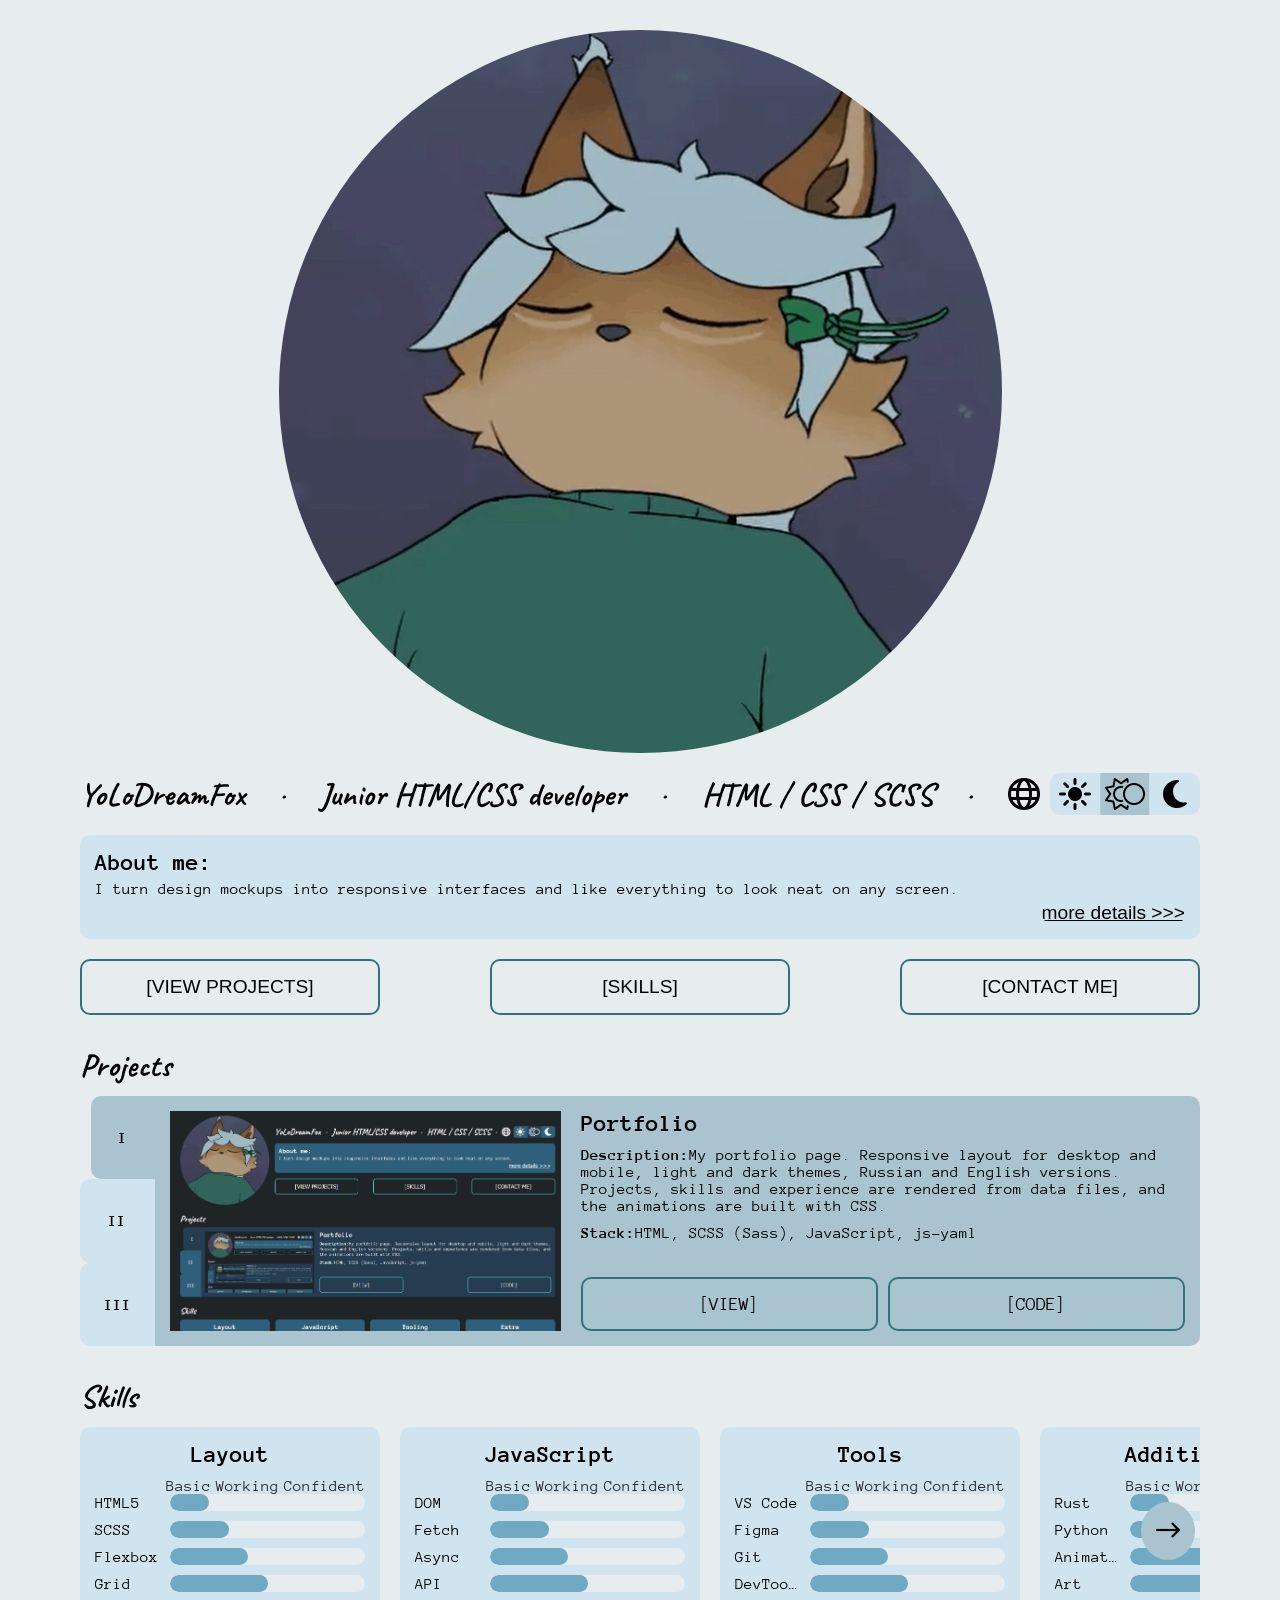
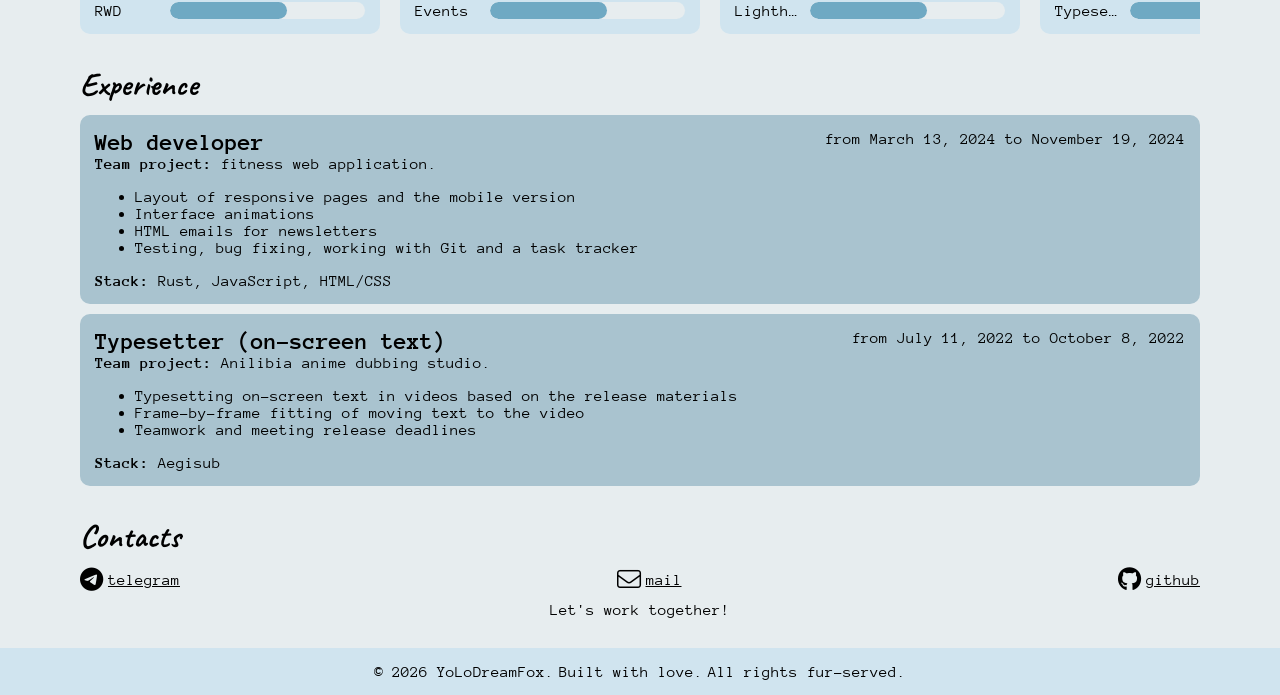
==== index.html @ 402dc1a7 "optimization 1" ====
<!DOCTYPE html>
<html lang="en">
<head>
    <meta charset="UTF-8">
    <meta name="viewport" content="width=device-width, initial-scale=1.0">
    <meta property="og:type" content="website" />
    <meta property="og:title" content="YoLoDreamFox">
    <meta property="og:description" content="I turn design mockups into responsive interfaces and like everything to look neat on any screen.">
    <meta property="og:image" content="https://example.com">
    <meta property="og:url" content="https://yolodreamfox.github.io/portfolio/">
    <link rel="stylesheet" href="./libs/Awesome-font/css/all.min.css">
    <link rel="icon" href="./favicon.ico">
    <script>
        try {
            if (localStorage.getItem('theme') !== null) {
                document.documentElement.setAttribute('data-theme', localStorage.getItem('theme'));
            }
        } catch {};
    </script>
    <link rel="stylesheet" href="css/main.css">
    <script type="module" src="js/main.js"></script>
    <title data-i18n="portfolio">Potfolio</title>
</head>
<div class="all_content">
    <header>
        <div class="avatar">
            <img src="data/picture/avatar.webp" fetchpriority="high" data-i18n="header_alt_avatar" alt="___"></img>
        </div>
        <div>
            <div class="main">
                <div class="nickname">
                    <h1 data-i18n="portfolio_nickname">nickname</h1>
                </div>
                <div class="title">
                    <h1 data-i18n="portfolio_title">title</h1>
                </div>
                <div class="tags">
                    <h1 data-i18n="portfolio_tags">tags</h1>
                </div>
                <div class="function_buttons">
                    <div>
                        <button class="language" id="language_button">
                            <i class="fa-regular fa-globe"></i>
                        </button>
                        <ul class="dropdown_menu invisible">
                            <li>
                                <button id="switch-ru">
                                    <span>&#x1F1F7;&#x1F1FA;</span>
                                    <span>russian</span>
                                </button>
                            </li>
                            <li>
                                <button id="switch-en">
                                    <span>&#x1F1EC;&#x1F1E7;</span>
                                    <span>english</span>
                                </button>
                            </li>
                        </ul>
                    </div>
                    <div class="theme">
                        <button class="light">
                            <i class="fa-solid fa-sun-bright"></i>
                        </button>
                        <button class="auto">
                            <i class="fal fa-eclipse"></i>
                        </button>
                        <button class="dark">
                            <i class="fad fa-moon"></i>
                        </button>
                        <span class="target_theme"></span>
                    </div>
                </div>
            </div>
            <div class="about_me">
                <h2 data-i18n="header_aboutme">About me</h2>
                <p data-i18n="header_aboutme_text">text</p>
                <button id="button_more_info">
                    <p data-i18n="header_aboutme_button">link</p>
                </button>
            </div>
            <div class="forward">
                <button class="watch original" data-target="#project">
                    <p data-i18n="header_project_button">watch</p>
                    <span></span>
                </button>
                <button class="skills original" data-target="#skills">
                    <p data-i18n="header_skill_button">skills</p>
                    <span></span>
                </button>
                <button class="contacts original" data-target="#contacts">
                    <p data-i18n="header_contact_button">contacts</p>
                    <span></span>
                </button>
            </div>
        </div>
    </header>
        <div class="projects" id="project">
            <h1 data-i18n="h1_project">project</h1>
            <div>
                <div class="selector" id="select_projects">
                    <label class="project_radio_label">
                        <input type="radio" name="project" value="project_1" checked>
                        <span class="custom_radio">I</span>
                    </label>
                    <label class="project_radio_label">
                        <input type="radio" name="project" value="project_2">
                        <span class="custom_radio">II</span>
                    </label>
                    <label class="project_radio_label">
                        <input type="radio" name="project" value="project_3">
                        <span class="custom_radio">III</span>
                    </label>
                </div>
                <div class="main" id="main_projects">
                </div>
            </div>
        </div>
        <div class="skills" id="skills">
            <h1 data-i18n="h1_skill">skill</h1>
            <div>
                <div class="main" id="main_skills">
                </div>
                <div>
                    <button class="control_button right">
                        <i class="far fa-long-arrow-right"></i>
                    </button>
                    <button class="control_button left">
                        <i class="far fa-long-arrow-left"></i>
                    </button>
                </div>
            </div>
        </div>
        <div class="experience">
            <h1 data-i18n="h1_experience">Exp</h1>
            <div class="all_exp" id="main_exp">
            </div>
        </div>
        <div class="contacts" id="contacts">
            <h1 data-i18n="h1_contact">contacts</h1>
            <div class="main" id="main_contacts">
            </div>
            <div>
                <p data-i18n="the_end_contact">lets</p>
            </div>
        </div>
    <dialog id="more_info">
        <div>
            <form method="dialog">
                <button class="cross">
                    <i class="fas fa-times"></i>
                </button>
            </form>
            <p data-i18n="header_aboutme_full_text_1"></p>
            <p data-i18n="header_aboutme_full_text_2"></p>
            <p data-i18n="header_aboutme_full_text_3"></p>
        </div>
    </dialog>
</div>
<footer>
    <p><span>&copy;</span><span data-i18n="footer_copyright">name</span></p>
    <p data-i18n="footer_info">info</p>
    <p data-i18n="footer_right">rights</p>
</footer>
</html>
---- css/main.css ----
body, html {
  --bg-color: rgb(231, 237, 239);
  --text-color: rgb(0, 0, 0);
  --block-one-color: rgb(208, 228, 239);
  --block-two-color: rgb(169, 195, 207);
  --button-color: rgb(52, 114, 123);
  --button-text-color: rgb(255, 255, 255);
  --progress-bar-color: rgb(111, 169, 195);
  --progress-bar-level: 0%;
  --sparkle-x: 0%;
  --sparkle-y: 0%;
  --sparkle-delay: 000ms;
  --sparkle-duration: 000ms;
  --glow-delay: 000ms;
  color-scheme: light dark;
  font-family: "Anonymous Pro", monospace;
  background: var(--bg-color);
  color: var(--text-color);
  font-size: 1em;
  padding: 0;
  margin: 0;
}

* {
  -webkit-box-sizing: border-box;
          box-sizing: border-box;
}

body {
  height: 100%;
  display: grid;
  grid-template-rows: 1fr auto;
  min-height: 100vh;
}
body > div.all_content {
  min-width: 0;
  min-height: 0;
  padding: 0 6.25%;
  margin-top: 30px;
  display: -webkit-box;
  display: -ms-flexbox;
  display: flex;
  -webkit-box-orient: vertical;
  -webkit-box-direction: normal;
      -ms-flex-direction: column;
          flex-direction: column;
  gap: 30px;
}

@media (prefers-color-scheme: dark) {
  body, html {
    --bg-color: rgb(31, 36, 38);
    --text-color: rgb(255, 255, 255);
    --block-one-color: rgb(47, 96, 123);
    --block-two-color: rgb(38, 61, 81);
    --button-color: rgb(92, 211, 228);
    --button-text-color: rgb(0, 0, 0);
    --progress-bar-color: rgb(111, 169, 195);
  }
}
html[data-theme=light], html[data-theme=light] body {
  --bg-color: rgb(231, 237, 239);
  --text-color: rgb(0, 0, 0);
  --block-one-color: rgb(208, 228, 239);
  --block-two-color: rgb(169, 195, 207);
  --button-color: rgb(52, 114, 123);
  --button-text-color: rgb(255, 255, 255);
  --progress-bar-color: rgb(111, 169, 195);
}
html[data-theme=light] span.target_theme {
  left: 0% !important;
  -webkit-transform: translateX(0%) !important;
          transform: translateX(0%) !important;
}

html[data-theme=dark], html[data-theme=dark] body {
  --bg-color: rgb(31, 36, 38);
  --text-color: rgb(255, 255, 255);
  --block-one-color: rgb(47, 96, 123);
  --block-two-color: rgb(38, 61, 81);
  --button-color: rgb(92, 211, 228);
  --button-text-color: rgb(0, 0, 0);
  --progress-bar-color: rgb(111, 169, 195);
}
html[data-theme=dark] span.target_theme {
  left: 100% !important;
  -webkit-transform: translateX(-100%) !important;
          transform: translateX(-100%) !important;
}

.invisible {
  display: none !important;
}

@font-face {
  font-family: "Caveat";
  src: url("../libs/font/Caveat/Caveat-Regular.ttf") format("truetype");
  font-weight: 400;
  font-style: normal;
  font-display: swap;
}
@font-face {
  font-family: "Caveat";
  src: url("../libs/font/Caveat/Caveat-Medium.ttf") format("truetype");
  font-weight: 500;
  font-style: normal;
  font-display: swap;
}
@font-face {
  font-family: "Caveat";
  src: url("../libs/font/Caveat/Caveat-SemiBold.ttf") format("truetype");
  font-weight: 600;
  font-style: normal;
  font-display: swap;
}
@font-face {
  font-family: "Caveat";
  src: url("../libs/font/Caveat/Caveat-Bold.ttf") format("truetype");
  font-weight: 700;
  font-style: normal;
  font-display: swap;
}
@font-face {
  font-family: "Anonymous Pro";
  src: url("../libs/font/Anonymous Pro/AnonymousPro-Regular.ttf") format("truetype");
  font-weight: 400;
  font-style: normal;
  font-display: swap;
}
@font-face {
  font-family: "Anonymous Pro";
  src: url("../libs/font/Anonymous Pro/AnonymousPro-Italic.ttf") format("truetype");
  font-weight: 400;
  font-style: italic;
  font-display: swap;
}
@font-face {
  font-family: "Anonymous Pro";
  src: url("../libs/font/Anonymous Pro/AnonymousPro-Bold.ttf") format("truetype");
  font-weight: 700;
  font-style: normal;
  font-display: swap;
}
@font-face {
  font-family: "Anonymous Pro";
  src: url("../libs/font/Anonymous Pro/AnonymousPro-BoldItalic.ttf") format("truetype");
  font-weight: 700;
  font-style: italic;
  font-display: swap;
}
@-webkit-keyframes glow {
  0% {
    left: -100%;
  }
  100% {
    left: 100%;
  }
}
@keyframes glow {
  0% {
    left: -100%;
  }
  100% {
    left: 100%;
  }
}
@-webkit-keyframes sparkleOpacity {
  0%, 20%, 40%, 60%, 80%, 100% {
    opacity: 0;
  }
  10%, 30%, 50%, 70%, 90% {
    opacity: 1;
  }
}
@keyframes sparkleOpacity {
  0%, 20%, 40%, 60%, 80%, 100% {
    opacity: 0;
  }
  10%, 30%, 50%, 70%, 90% {
    opacity: 1;
  }
}
@-webkit-keyframes sparkleMove {
  0%, 100% {
    left: mod(var(--sparkle-x) * 8161, 100%);
    top: mod(var(--sparkle-y) * 8161, 100%);
  }
  20% {
    left: mod(var(--sparkle-x) * 1213, 100%);
    top: mod(var(--sparkle-y) * 1213, 100%);
  }
  40% {
    left: mod(var(--sparkle-x) * 8329, 100%);
    top: mod(var(--sparkle-y) * 8329, 100%);
  }
  60% {
    left: mod(var(--sparkle-x) * 2897, 100%);
    top: mod(var(--sparkle-y) * 2897, 100%);
  }
  80% {
    left: mod(var(--sparkle-x) * 7297, 100%);
    top: mod(var(--sparkle-y) * 7297, 100%);
  }
}
@keyframes sparkleMove {
  0%, 100% {
    left: mod(var(--sparkle-x) * 8161, 100%);
    top: mod(var(--sparkle-y) * 8161, 100%);
  }
  20% {
    left: mod(var(--sparkle-x) * 1213, 100%);
    top: mod(var(--sparkle-y) * 1213, 100%);
  }
  40% {
    left: mod(var(--sparkle-x) * 8329, 100%);
    top: mod(var(--sparkle-y) * 8329, 100%);
  }
  60% {
    left: mod(var(--sparkle-x) * 2897, 100%);
    top: mod(var(--sparkle-y) * 2897, 100%);
  }
  80% {
    left: mod(var(--sparkle-x) * 7297, 100%);
    top: mod(var(--sparkle-y) * 7297, 100%);
  }
}
@-webkit-keyframes moveArrow {
  0%, 100% {
    -webkit-transform: translateX(var(--bias-arrow));
            transform: translateX(var(--bias-arrow));
  }
  50% {
    -webkit-transform: translateX(calc(var(--bias-arrow) * -1));
            transform: translateX(calc(var(--bias-arrow) * -1));
  }
}
@keyframes moveArrow {
  0%, 100% {
    -webkit-transform: translateX(var(--bias-arrow));
            transform: translateX(var(--bias-arrow));
  }
  50% {
    -webkit-transform: translateX(calc(var(--bias-arrow) * -1));
            transform: translateX(calc(var(--bias-arrow) * -1));
  }
}
@media (prefers-reduced-motion: reduce) {
  .meter > * > .glow {
    -webkit-animation: none;
            animation: none;
  }
  .meter .sparkle {
    left: var(--sparkle-x);
    top: var(--sparkle-y);
    -webkit-animation: sparkleMove none, sparkleOpacity calc(var(--sparkle-duration) * 5) var(--sparkle-delay) infinite;
            animation: sparkleMove none, sparkleOpacity calc(var(--sparkle-duration) * 5) var(--sparkle-delay) infinite;
  }
  button.original, a.original {
    background-color: transparent;
    -webkit-transition: color 0.4s ease-in-out, background-color 0.4s ease-in-out;
    transition: color 0.4s ease-in-out, background-color 0.4s ease-in-out;
  }
  button.original span, a.original span {
    -webkit-transition: none;
    transition: none;
  }
  button.original:hover, a.original:hover {
    color: var(--button-text-color);
    background-color: var(--button-color) !important;
  }
  button.original:hover span, a.original:hover span {
    width: unset;
    height: unset;
  }
  button.original:active, a.original:active {
    background-color: unset;
  }
}
@layer import, main, mobileStyles;
@layer import {
  body, html {
    --standart-padding: 15px;
    --standart-gap-small: 5px;
    --standart-gap-medium: 10px;
    --standart-gap-large: 20px;
    --standart-border-radius: 10px;
    --max-width-button: 300px;
  }
}
@layer main {
  dialog {
    padding: 0;
    border: 0;
    background: var(--bg-color);
    color: var(--text-color);
  }
  body:has(dialog[open]:modal) {
    overflow: hidden;
    scrollbar-gutter: stable;
  }
  img {
    width: 100%;
    height: 100%;
  }
  h1 {
    font-family: "Caveat", cursive;
    font-size: 2em;
  }
  h1::first-letter {
    text-transform: uppercase;
  }
  h2 {
    font-size: 1.5em;
  }
  h1, h2, p, a {
    color: inherit;
    margin: 0;
  }
  button {
    z-index: 1;
    background: 0;
    overflow: hidden;
    position: relative;
    border-radius: var(--standart-border-radius);
    font-size: 1.2em;
    padding: var(--standart-padding);
    cursor: pointer;
    color: var(--text-color);
    -webkit-transition: all 0.2s ease-in-out;
    transition: all 0.2s ease-in-out;
  }
  a {
    z-index: 1;
    overflow: hidden;
    position: relative;
    text-decoration: none;
    display: -webkit-box;
    display: -ms-flexbox;
    display: flex;
    gap: var(--standart-gap-small);
    -webkit-transition: all 0.2s ease-in-out;
    transition: all 0.2s ease-in-out;
  }
  a > span {
    -ms-flex-line-pack: center;
        align-content: center;
    text-decoration: underline;
  }
  a > i {
    font-size: 1.5em;
  }
  a:hover {
    color: var(--button-color);
  }
  button.original, a.original {
    position: relative;
    display: block;
    overflow: hidden;
    width: 100%;
    text-transform: uppercase;
    border: 2px solid var(--button-color);
    color: var(--text-color);
    -webkit-transition: color 0.4s ease-in-out;
    transition: color 0.4s ease-in-out;
    z-index: 1;
  }
  button.original span, a.original span {
    position: absolute;
    display: block;
    width: 0;
    height: 0;
    border-radius: 50%;
    background-color: var(--button-color);
    -webkit-transition: width 0.4s ease-in-out, height 0.4s ease-in-out;
    transition: width 0.4s ease-in-out, height 0.4s ease-in-out;
    -webkit-transform: translate(-50%, -50%);
            transform: translate(-50%, -50%);
    z-index: -1;
  }
  button.original:hover, a.original:hover {
    color: var(--button-text-color);
  }
  button.original:hover span, a.original:hover span {
    width: 225%;
    height: 562.5px;
  }
  button.original:active, a.original:active {
    background-color: var(--button-color);
  }
  .meter > * > .glow {
    position: absolute;
    top: 0;
    left: -100%;
    height: 100%;
    width: 100%;
    background: -webkit-gradient(linear, left top, right top, from(rgba(255, 255, 255, 0)), color-stop(50%, rgba(255, 255, 255, 0.3)), to(rgba(255, 255, 255, 0)));
    background: linear-gradient(to right, rgba(255, 255, 255, 0) 0%, rgba(255, 255, 255, 0.3) 50%, rgba(255, 255, 255, 0) 100%);
    -webkit-animation: glow 2s var(--glow-delay) infinite;
            animation: glow 2s var(--glow-delay) infinite;
  }
  .meter .sparkle {
    position: absolute;
    width: 5px;
    height: 5px;
    background-color: white;
    border-radius: 50%;
    opacity: 0;
    -webkit-animation: sparkleMove var(--sparkle-duration) var(--sparkle-delay) infinite, sparkleOpacity var(--sparkle-duration) var(--sparkle-delay) infinite;
            animation: sparkleMove var(--sparkle-duration) var(--sparkle-delay) infinite, sparkleOpacity var(--sparkle-duration) var(--sparkle-delay) infinite;
    -webkit-animation-timing-function: steps(1), linear;
            animation-timing-function: steps(1), linear;
  }
  .projects,
  .skills,
  .experience,
  .contacts {
    display: -webkit-box;
    display: -ms-flexbox;
    display: flex;
    -webkit-box-orient: vertical;
    -webkit-box-direction: normal;
        -ms-flex-direction: column;
            flex-direction: column;
    gap: var(--standart-gap-medium);
  }
  header {
    display: -webkit-box;
    display: -ms-flexbox;
    display: flex;
    gap: var(--standart-gap-large);
    -webkit-box-align: center;
        -ms-flex-align: center;
            align-items: center;
  }
  header .avatar {
    width: 320px;
    aspect-ratio: 1/1;
    min-width: 320px;
    min-height: 100%;
    margin: 0;
  }
  header .avatar > img {
    border-radius: 100%;
  }
  header > :not(:first-child) {
    display: -webkit-box;
    display: -ms-flexbox;
    display: flex;
    -webkit-box-orient: vertical;
    -webkit-box-direction: normal;
        -ms-flex-direction: column;
            flex-direction: column;
    gap: var(--standart-gap-large);
    width: 100%;
  }
  header > :not(:first-child) > .main {
    display: -webkit-box;
    display: -ms-flexbox;
    display: flex;
    gap: var(--standart-gap-small);
    -webkit-box-align: center;
        -ms-flex-align: center;
            align-items: center;
    -webkit-box-pack: justify;
        -ms-flex-pack: justify;
            justify-content: space-between;
  }
  header > :not(:first-child) > .main > *:not(:last-child) {
    display: contents;
  }
  header > :not(:first-child) > .main > *:not(:last-child)::after {
    font-family: "Caveat", cursive;
    font-size: 2em;
    content: ".";
    display: block;
    position: relative;
    top: -5px;
  }
  header > :not(:first-child) > .main > .function_buttons {
    display: -webkit-box;
    display: -ms-flexbox;
    display: flex;
    gap: var(--standart-gap-medium);
  }
  header > :not(:first-child) > .main > .function_buttons > button,
  header > :not(:first-child) > .main > .function_buttons > * > button {
    line-height: 0;
    font-size: 2em;
    background: none;
    padding: 0;
    border: 0;
    color: var(--text-color);
  }
  header > :not(:first-child) > .main > .function_buttons > button:hover, header > :not(:first-child) > .main > .function_buttons > button:has(+ ul:hover),
  header > :not(:first-child) > .main > .function_buttons > * > button:hover,
  header > :not(:first-child) > .main > .function_buttons > * > button:has(+ ul:hover) {
    color: var(--button-color);
  }
  header > :not(:first-child) > .main > .function_buttons > * {
    margin: auto;
    position: relative;
  }
  header > :not(:first-child) > .main > .function_buttons > * > ul.dropdown_menu {
    z-index: 2;
    overflow: hidden;
    border: 0;
    right: 0;
    padding: 0;
    margin: 0;
    border-radius: var(--standart-border-radius);
    line-height: normal;
    font-size: unset;
    position: absolute;
    background: var(--block-two-color);
    display: -webkit-box;
    display: -ms-flexbox;
    display: flex;
    -webkit-box-orient: vertical;
    -webkit-box-direction: normal;
        -ms-flex-direction: column;
            flex-direction: column;
    list-style-type: none;
  }
  header > :not(:first-child) > .main > .function_buttons > * > ul.dropdown_menu > li > button {
    border: 0;
    display: -webkit-box;
    display: -ms-flexbox;
    display: flex;
    gap: var(--standart-gap-small);
    font-size: 1em;
    border-radius: 0;
    background: none;
  }
  header > :not(:first-child) > .main > .function_buttons > * > ul.dropdown_menu > li > button:hover {
    background: rgba(0, 0, 0, 0.2);
  }
  header > :not(:first-child) > .main > .function_buttons > .theme {
    display: grid;
    overflow: hidden;
    border-radius: var(--standart-border-radius);
    background: var(--block-one-color);
    grid-template-columns: repeat(3, 1fr);
  }
  header > :not(:first-child) > .main > .function_buttons > .theme > button {
    z-index: 1;
    padding: 5px;
  }
  header > :not(:first-child) > .main > .function_buttons > .theme > button > i {
    pointer-events: none;
  }
  header > :not(:first-child) > .main > .function_buttons > .theme > span {
    left: 50%;
    width: 33%;
    height: 100%;
    position: absolute;
    -webkit-transform: translateX(-50%);
            transform: translateX(-50%);
    background: var(--block-two-color);
    -webkit-transition: left 0.3s ease, -webkit-transform 0.3s ease;
    transition: left 0.3s ease, -webkit-transform 0.3s ease;
    transition: left 0.3s ease, transform 0.3s ease;
    transition: left 0.3s ease, transform 0.3s ease, -webkit-transform 0.3s ease;
  }
  header > :not(:first-child) > .about_me {
    display: -webkit-box;
    display: -ms-flexbox;
    display: flex;
    -webkit-box-orient: vertical;
    -webkit-box-direction: normal;
        -ms-flex-direction: column;
            flex-direction: column;
    gap: var(--standart-gap-small);
    background: var(--block-one-color);
    padding: var(--standart-padding);
    border-radius: var(--standart-border-radius);
  }
  header > :not(:first-child) > .about_me button {
    text-decoration: underline;
    margin-left: auto;
    background: none;
    padding: 0;
    border: 0;
  }
  header > :not(:first-child) > .about_me button:hover {
    color: var(--button-color);
  }
  header > :not(:first-child) > .forward {
    display: -webkit-box;
    display: -ms-flexbox;
    display: flex;
    gap: var(--standart-gap-small);
    width: 100%;
    -webkit-box-pack: justify;
        -ms-flex-pack: justify;
            justify-content: space-between;
  }
  header > :not(:first-child) > .forward > * {
    width: 100%;
    max-width: var(--max-width-button);
  }
  .projects > :not(:first-child) {
    display: -webkit-box;
    display: -ms-flexbox;
    display: flex;
  }
  .projects > :not(:first-child) > .selector {
    width: 80px;
    display: -webkit-box;
    display: -ms-flexbox;
    display: flex;
    -webkit-box-orient: vertical;
    -webkit-box-direction: normal;
        -ms-flex-direction: column;
            flex-direction: column;
    -webkit-box-pack: center;
        -ms-flex-pack: center;
            justify-content: center;
  }
  .projects > :not(:first-child) > .selector > * {
    background: var(--block-one-color);
  }
  .projects > :not(:first-child) > .selector > label {
    width: 100%;
    height: 100%;
    font-weight: bold;
    text-align: center;
    -ms-flex-item-align: end;
        align-self: flex-end;
    -ms-flex-line-pack: center;
        align-content: center;
    padding: var(--standart-padding) 0;
    border-radius: var(--standart-border-radius) 0 0 var(--standart-border-radius);
    -webkit-transition: width 0.2s ease-in-out, background-color 0.2s ease-in-out;
    transition: width 0.2s ease-in-out, background-color 0.2s ease-in-out;
  }
  .projects > :not(:first-child) > .selector > label:has(input:checked) {
    width: 85%;
    background-color: var(--block-two-color);
  }
  .projects > :not(:first-child) > .selector > label > input {
    display: none;
  }
  .projects > :not(:first-child) > .main {
    width: 100%;
  }
  .projects > :not(:first-child) > .main > * {
    display: -webkit-box;
    display: -ms-flexbox;
    display: flex;
    gap: var(--standart-gap-large);
    background: var(--block-two-color);
    padding: var(--standart-padding);
    border-radius: 0 var(--standart-border-radius) var(--standart-border-radius) 0;
  }
  .projects > :not(:first-child) > .main > * > .picture {
    aspect-ratio: 16/9;
    -ms-flex-item-align: center;
        align-self: center;
    min-height: 220px;
    max-height: 220px;
    margin: 0;
  }
  .projects > :not(:first-child) > .main > * > :last-child {
    display: -webkit-box;
    display: -ms-flexbox;
    display: flex;
    -webkit-box-orient: vertical;
    -webkit-box-direction: normal;
        -ms-flex-direction: column;
            flex-direction: column;
    gap: var(--standart-gap-medium);
    width: 100%;
  }
  .projects > :not(:first-child) > .main > * > :last-child .description,
  .projects > :not(:first-child) > .main > * > :last-child .stack {
    display: block;
  }
  .projects > :not(:first-child) > .main > * > :last-child .description > :first-child,
  .projects > :not(:first-child) > .main > * > :last-child .stack > :first-child {
    font-weight: bold;
  }
  .projects > :not(:first-child) > .main > * > :last-child .description > *,
  .projects > :not(:first-child) > .main > * > :last-child .stack > * {
    display: inline;
  }
  .projects > :not(:first-child) > .main > * > :last-child .buttons {
    display: -webkit-box;
    display: -ms-flexbox;
    display: flex;
    margin-top: auto;
    gap: var(--standart-gap-medium);
    -webkit-box-pack: justify;
        -ms-flex-pack: justify;
            justify-content: space-between;
  }
  .projects > :not(:first-child) > .main > * > :last-child .buttons > a {
    text-align: center;
    max-width: var(--max-width-button);
    -webkit-box-pack: center;
        -ms-flex-pack: center;
            justify-content: center;
    width: 100%;
    background: none;
    border: 2px solid var(--button-color);
    border-radius: var(--standart-border-radius);
    font-size: 1.2em;
    padding: var(--standart-padding);
  }
  .projects > :not(:first-child) > .main > * > :last-child .buttons:has(> .invisible) {
    -webkit-box-pack: center;
        -ms-flex-pack: center;
            justify-content: center;
  }
  .skills > * {
    position: relative;
  }
  .skills > * > * > .control_button {
    top: 50%;
    position: absolute;
    border-radius: 100%;
    -webkit-transform: translateY(-50%);
            transform: translateY(-50%);
    background: var(--block-two-color);
    padding: var(--standart-padding);
    border: 0;
    font-size: 1.5em;
  }
  .skills > * > * > .control_button:hover {
    color: var(--button-color);
  }
  .skills > * > * > .control_button.left {
    left: 5px;
    --bias-arrow: 5%;
  }
  .skills > * > * > .control_button.right {
    right: 5px;
    --bias-arrow: -5%;
  }
  .skills > * > * > .control_button:hover i {
    -webkit-animation: moveArrow 0.5s infinite;
            animation: moveArrow 0.5s infinite;
  }
  .skills > * > .main {
    -webkit-box-pack: justify;
        -ms-flex-pack: justify;
            justify-content: space-between;
    -ms-scroll-snap-type: x mandatory;
        scroll-snap-type: x mandatory;
    scrollbar-width: none;
    position: relative;
    overflow: scroll;
    display: -webkit-box;
    display: -ms-flexbox;
    display: flex;
    gap: var(--standart-gap-large);
  }
  .skills > * > .main::-webkit-scrollbar {
    display: none;
  }
  .skills > * > .main .card {
    display: -webkit-box;
    display: -ms-flexbox;
    display: flex;
    -webkit-box-orient: vertical;
    -webkit-box-direction: normal;
        -ms-flex-direction: column;
            flex-direction: column;
    gap: var(--standart-gap-medium);
    background: var(--block-one-color);
    padding: var(--standart-padding);
    border-radius: var(--standart-border-radius);
    width: 100%;
    min-width: 300px;
    max-width: 400px;
    scroll-snap-align: center;
  }
  .skills > * > .main .card > h2 {
    text-align: center;
  }
  .skills > * > .main .card > .all > label {
    display: grid;
    gap: var(--standart-gap-medium);
    grid-template-rows: 1fr;
    grid-template-columns: 1fr 3fr;
    opacity: 0.8;
  }
  .skills > * > .main .card > .all > label::before {
    content: "";
  }
  .skills > * > .main .card > .all > label .info {
    display: -webkit-box;
    display: -ms-flexbox;
    display: flex;
    gap: var(--standart-gap-small);
    -webkit-box-pack: justify;
        -ms-flex-pack: justify;
            justify-content: space-between;
  }
  .skills > * > .main .card > .all > label .info > p {
    width: 100%;
    text-align: center;
  }
  .skills > * > .main .card > .all > label .info > p:first-child {
    text-align: start;
  }
  .skills > * > .main .card > .all > label .info > p:last-child {
    text-align: end;
  }
  .skills > * > .main .card > .all > .all_bars {
    display: -webkit-box;
    display: -ms-flexbox;
    display: flex;
    -webkit-box-orient: vertical;
    -webkit-box-direction: normal;
        -ms-flex-direction: column;
            flex-direction: column;
    gap: var(--standart-gap-medium);
  }
  .skills > * > .main .card > .all > .all_bars > .progress_bar {
    display: grid;
    gap: var(--standart-gap-medium);
    grid-template-rows: 1fr;
    grid-template-columns: 1fr 3fr;
  }
  .skills > * > .main .card > .all > .all_bars > .progress_bar > p {
    white-space: nowrap;
    overflow: hidden;
    text-overflow: ellipsis;
  }
  .skills > * > .main .card > .cool_button {
    width: 100%;
  }
  .experience > .all_exp {
    display: -webkit-box;
    display: -ms-flexbox;
    display: flex;
    -webkit-box-orient: vertical;
    -webkit-box-direction: normal;
        -ms-flex-direction: column;
            flex-direction: column;
    gap: var(--standart-gap-medium);
  }
  .experience > .all_exp > .work {
    background: var(--block-two-color);
    padding: var(--standart-padding);
    border-radius: var(--standart-border-radius);
  }
  .experience > .all_exp > .work > *:first-child {
    display: -webkit-box;
    display: -ms-flexbox;
    display: flex;
    -webkit-box-pack: justify;
        -ms-flex-pack: justify;
            justify-content: space-between;
  }
  .experience > .all_exp > .work > *:first-child > * {
    position: relative;
    cursor: pointer;
  }
  .experience > .all_exp > .work > *:first-child > * > .time_diff {
    position: absolute;
    bottom: 125%;
    left: 50%;
    -webkit-transform: translateX(-50%);
            transform: translateX(-50%);
    width: -webkit-max-content;
    width: -moz-max-content;
    width: max-content;
    padding: var(--standart-padding);
    background-color: var(--block-one-color);
    color: var(--text-color);
    border-radius: var(--standart-border-radius);
    -webkit-box-shadow: 0 4px 10px rgba(0, 0, 0, 0.2);
            box-shadow: 0 4px 10px rgba(0, 0, 0, 0.2);
    opacity: 0;
    visibility: hidden;
    -webkit-transition: opacity 0.3s ease 0.4s, visibility 0.3s ease 0.4s;
    transition: opacity 0.3s ease 0.4s, visibility 0.3s ease 0.4s;
  }
  .experience > .all_exp > .work > *:first-child > *:hover > .time_diff {
    opacity: 1;
    visibility: visible;
  }
  .experience > .all_exp > .work > .description .info,
  .experience > .all_exp > .work > .description .stack {
    display: block;
  }
  .experience > .all_exp > .work > .description .info > :first-child,
  .experience > .all_exp > .work > .description .stack > :first-child {
    font-weight: bold;
  }
  .experience > .all_exp > .work > .description .info > *,
  .experience > .all_exp > .work > .description .stack > * {
    display: inline;
  }
  .contacts > .main {
    display: -webkit-box;
    display: -ms-flexbox;
    display: flex;
    gap: var(--standart-gap-large);
    -webkit-box-pack: justify;
        -ms-flex-pack: justify;
            justify-content: space-between;
  }
  .contacts > *:last-child {
    text-align: center;
  }
  footer {
    display: -webkit-box;
    display: -ms-flexbox;
    display: flex;
    margin-top: 30px;
    -webkit-box-pack: center;
        -ms-flex-pack: center;
            justify-content: center;
    gap: var(--standart-gap-small);
    background: var(--block-one-color);
    padding: var(--standart-padding);
  }
  footer > p::after {
    content: ".";
  }
  dialog {
    border-radius: var(--standart-border-radius);
  }
  dialog > div {
    padding: var(--standart-padding);
    background: var(--block-one-color);
    display: -webkit-box;
    display: -ms-flexbox;
    display: flex;
    max-width: var(--max-width-button);
    -webkit-box-orient: vertical;
    -webkit-box-direction: normal;
        -ms-flex-direction: column;
            flex-direction: column;
  }
  dialog > div > *:first-child {
    margin-left: auto;
  }
  dialog > div .cross {
    border: 0;
    padding: 0;
  }
  dialog > div .cross:hover {
    color: var(--button-color);
  }
  .meter {
    position: relative;
    width: 100%;
    height: 100%;
    background-color: var(--bg-color);
    border-radius: 15px;
    overflow: hidden;
  }
  .meter > .fill {
    display: block;
    height: 100%;
    width: var(--progress-bar-level);
    background-color: var(--progress-bar-color);
    position: relative;
    border-radius: 15px;
    overflow: hidden;
  }
}
@layer mobileStyles {
  @media (max-width: 1460px) {
    header {
      -webkit-box-orient: vertical;
      -webkit-box-direction: normal;
          -ms-flex-direction: column;
              flex-direction: column;
    }
    header > .avatar {
      width: unset;
      min-width: unset;
      min-height: unset;
    }
  }
  @media (max-width: 1080px) {
    body, html {
      --standart-padding: 10px;
      --max-width-button: unset;
    }
    h1 {
      text-align: center;
    }
    header {
      -webkit-box-orient: vertical;
      -webkit-box-direction: normal;
          -ms-flex-direction: column;
              flex-direction: column;
    }
    header > .avatar {
      width: unset;
      min-width: unset;
      min-height: unset;
    }
    header > :not(:first-child) > .main {
      display: grid;
      grid-template-rows: 1fr 1fr 1fr;
      grid-template-columns: 1fr auto 1fr;
    }
    header > :not(:first-child) > .main > .nickname > h1 {
      -webkit-box-ordinal-group: 2;
          -ms-flex-order: 1;
              order: 1;
    }
    header > :not(:first-child) > .main > .nickname::after {
      -webkit-box-ordinal-group: 3;
          -ms-flex-order: 2;
              order: 2;
    }
    header > :not(:first-child) > .main > .title, header > :not(:first-child) > .main > .tags {
      display: block;
      -webkit-box-ordinal-group: 5;
          -ms-flex-order: 4;
              order: 4;
      grid-column: span 3;
      text-align: center;
    }
    header > :not(:first-child) > .main > .title::after, header > :not(:first-child) > .main > .tags::after {
      display: none;
    }
    header > :not(:first-child) > .main > .tags {
      -webkit-box-ordinal-group: 6;
          -ms-flex-order: 5;
              order: 5;
    }
    header > :not(:first-child) > .main > .function_buttons {
      -webkit-box-ordinal-group: 4;
          -ms-flex-order: 3;
              order: 3;
    }
    header > :not(:first-child) > .main > .function_buttons > * > button {
      font-size: 1.5em;
    }
    header > :not(:first-child) > .main > .function_buttons > * > ul.dropdown_menu {
      right: unset;
      -webkit-transform: translateX(-50%);
              transform: translateX(-50%);
      left: 50%;
    }
    header > :not(:first-child) > .forward {
      -webkit-box-orient: vertical;
      -webkit-box-direction: normal;
          -ms-flex-direction: column;
              flex-direction: column;
      gap: var(--standart-gap-medium);
    }
    .projects > :not(:first-child) {
      -webkit-box-orient: vertical;
      -webkit-box-direction: normal;
          -ms-flex-direction: column;
              flex-direction: column;
    }
    .projects > :not(:first-child) > .selector {
      width: 100%;
      -webkit-box-orient: unset;
      -webkit-box-direction: unset;
          -ms-flex-direction: unset;
              flex-direction: unset;
      height: 60px;
    }
    .projects > :not(:first-child) > .selector > label {
      padding: 0 var(--standart-padding);
      border-radius: var(--standart-border-radius) var(--standart-border-radius) 0 0;
    }
    .projects > :not(:first-child) > .selector > label:has(input:checked) {
      width: 100%;
      height: 85%;
    }
    .projects > :not(:first-child) > .main > * {
      -webkit-box-orient: vertical;
      -webkit-box-direction: normal;
          -ms-flex-direction: column;
              flex-direction: column;
      gap: var(--standart-gap-medium);
      border-radius: 0 0 var(--standart-border-radius) var(--standart-border-radius);
    }
    .projects > :not(:first-child) > .main > * > .picture {
      min-height: unset;
      max-height: unset;
      width: 100%;
    }
    .projects > :not(:first-child) > .main > * > * h2 {
      -ms-flex-item-align: center;
          align-self: center;
    }
    .projects > :not(:first-child) > .main > * > * > .buttons {
      -webkit-box-orient: vertical;
      -webkit-box-direction: normal;
          -ms-flex-direction: column;
              flex-direction: column;
    }
    .skills > * > .main {
      -webkit-box-orient: vertical;
      -webkit-box-direction: normal;
          -ms-flex-direction: column;
              flex-direction: column;
      -webkit-box-align: center;
          -ms-flex-align: center;
              align-items: center;
    }
    .experience > .all_exp > .work {
      gap: var(--standart-gap-large);
      display: -webkit-box;
      display: -ms-flexbox;
      display: flex;
      -webkit-box-orient: vertical;
      -webkit-box-direction: normal;
          -ms-flex-direction: column;
              flex-direction: column;
    }
    .experience > .all_exp > .work > *:first-child {
      -webkit-box-orient: vertical;
      -webkit-box-direction: normal;
          -ms-flex-direction: column;
              flex-direction: column;
      text-align: center;
    }
    .experience > .all_exp > .work > *:first-child > h2 {
      text-wrap: balance;
    }
    .experience > .all_exp > .work > *:first-child > * > .time > p {
      gap: var(--standart-gap-small);
      display: -webkit-box;
      display: -ms-flexbox;
      display: flex;
      -ms-flex-wrap: wrap;
          flex-wrap: wrap;
      -webkit-box-pack: center;
          -ms-flex-pack: center;
              justify-content: center;
    }
    .experience > .all_exp > .work > .description {
      gap: var(--standart-gap-medium);
      display: -webkit-box;
      display: -ms-flexbox;
      display: flex;
      -webkit-box-orient: vertical;
      -webkit-box-direction: normal;
          -ms-flex-direction: column;
              flex-direction: column;
    }
    .experience > .all_exp > .work > .description > * > ul {
      margin: 0;
    }
    .contacts > .main {
      display: -webkit-box;
      display: -ms-flexbox;
      display: flex;
      -webkit-box-orient: vertical;
      -webkit-box-direction: normal;
          -ms-flex-direction: column;
              flex-direction: column;
      -webkit-box-align: center;
          -ms-flex-align: center;
              align-items: center;
    }
    footer {
      -webkit-box-orient: vertical;
      -webkit-box-direction: normal;
          -ms-flex-direction: column;
              flex-direction: column;
      -webkit-box-align: center;
          -ms-flex-align: center;
              align-items: center;
    }
    footer > p::after {
      display: none;
    }
    dialog > div .cross {
      font-size: 1.5em;
    }
  }
}
@media (prefers-reduced-motion: reduce) {
  .skills > * > * > .control_button:hover i {
    -webkit-animation: none;
            animation: none;
  }
}
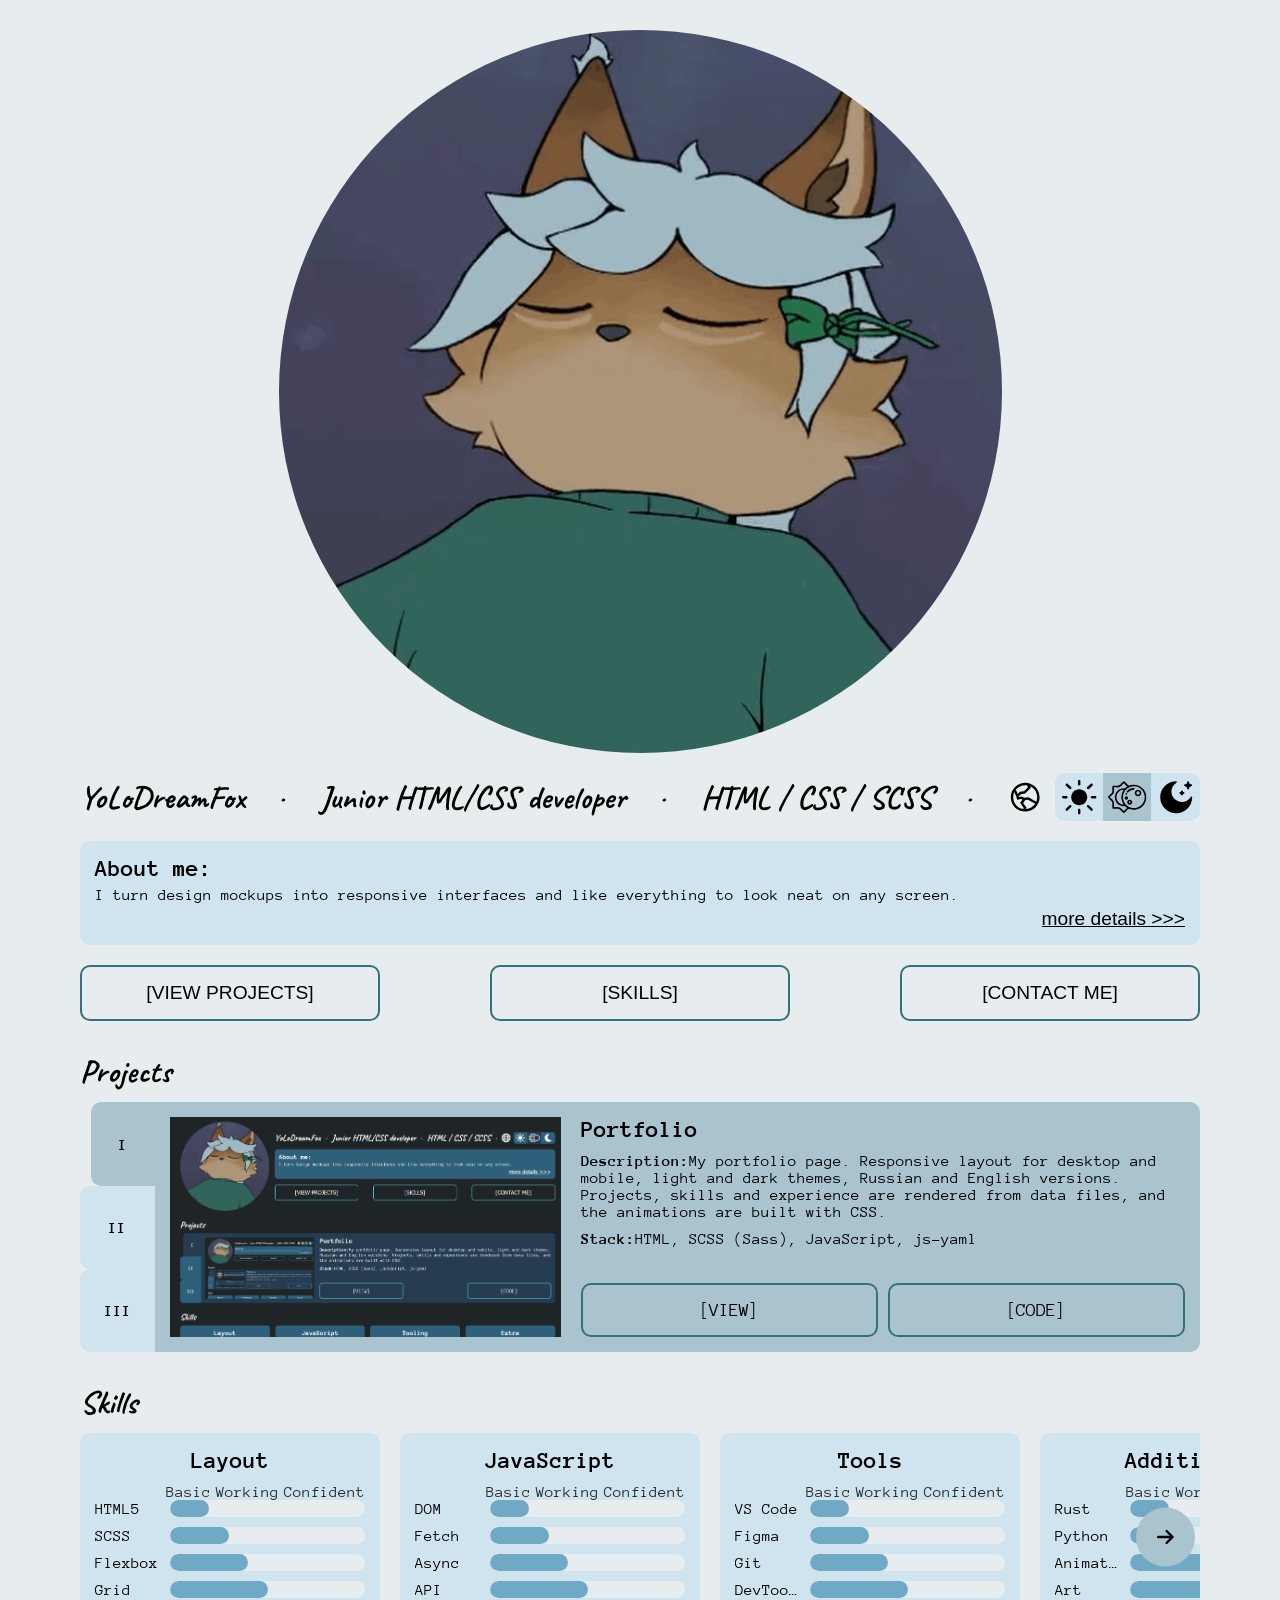
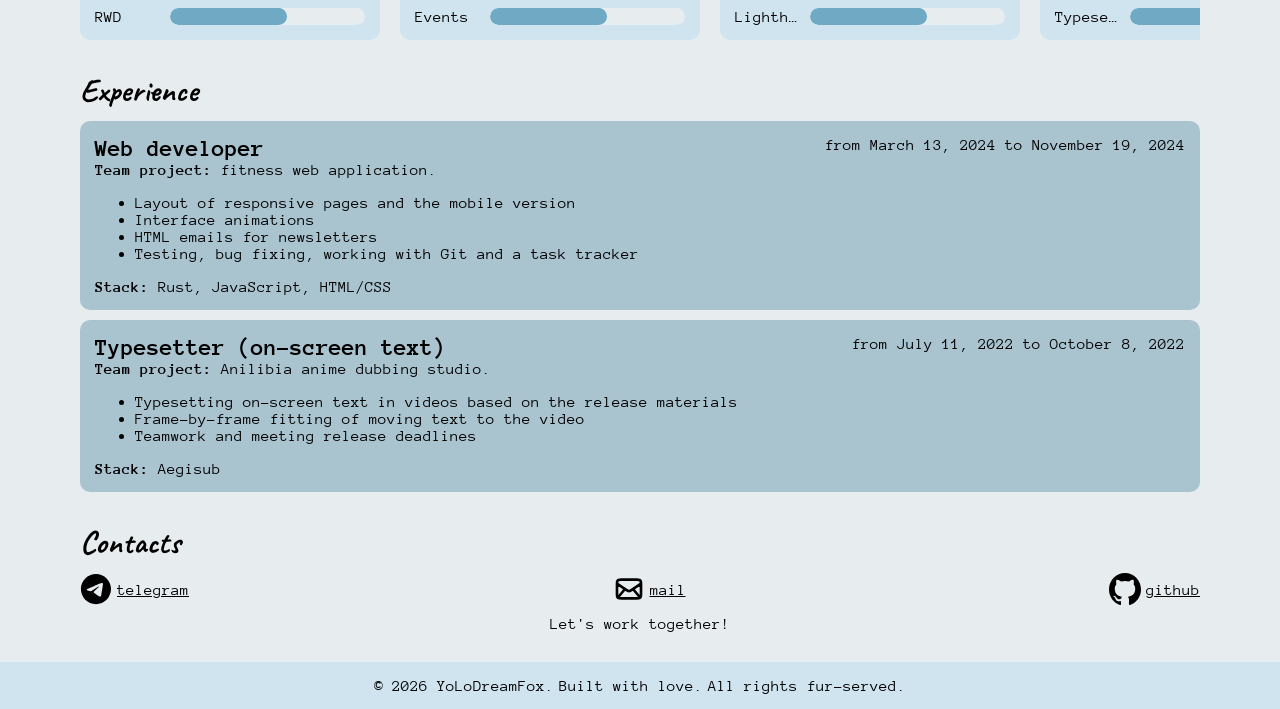
==== commit fee4d42c: "optimization 2" ====
--- a/index.html
+++ b/index.html
@@ -8,7 +8,6 @@
     <meta property="og:description" content="I turn design mockups into responsive interfaces and like everything to look neat on any screen.">
     <meta property="og:image" content="https://example.com">
     <meta property="og:url" content="https://yolodreamfox.github.io/portfolio/">
-    <link rel="stylesheet" href="./libs/Awesome-font/css/all.min.css">
     <link rel="icon" href="./favicon.ico">
     <script>
         try {
@@ -21,145 +20,146 @@
     <script type="module" src="js/main.js"></script>
     <title data-i18n="portfolio">Potfolio</title>
 </head>
-<div class="all_content">
-    <header>
-        <div class="avatar">
-            <img src="data/picture/avatar.webp" fetchpriority="high" data-i18n="header_alt_avatar" alt="___"></img>
-        </div>
-        <div>
-            <div class="main">
-                <div class="nickname">
-                    <h1 data-i18n="portfolio_nickname">nickname</h1>
+<body>
+    <div class="all_content">
+        <header>
+            <div class="avatar">
+                <img src="data/picture/avatar.webp" fetchpriority="high" data-i18n="header_alt_avatar" alt="___"></img>
+            </div>
+            <div>
+                <div class="main">
+                    <div class="nickname">
+                        <h1 data-i18n="portfolio_nickname">nickname</h1>
+                    </div>
+                    <div class="title">
+                        <h1 data-i18n="portfolio_title">title</h1>
+                    </div>
+                    <div class="tags">
+                        <h1 data-i18n="portfolio_tags">tags</h1>
+                    </div>
+                    <div class="function_buttons">
+                        <div>
+                            <button class="language" id="language_button">
+                                <app-icon name="world"></app-icon>
+                            </button>
+                            <ul class="dropdown_menu invisible">
+                                <li>
+                                    <button id="switch-ru">
+                                        <span>&#x1F1F7;&#x1F1FA;</span>
+                                        <span>russian</span>
+                                    </button>
+                                </li>
+                                <li>
+                                    <button id="switch-en">
+                                        <span>&#x1F1EC;&#x1F1E7;</span>
+                                        <span>english</span>
+                                    </button>
+                                </li>
+                            </ul>
+                        </div>
+                        <div class="theme">
+                            <button class="light">
+                                <app-icon name="sun"></app-icon>
+                            </button>
+                            <button class="auto">
+                                <app-icon name="eclipse"></app-icon>
+                            </button>
+                            <button class="dark">
+                                <app-icon name="moon"></app-icon>
+                            </button>
+                            <span class="target_theme"></span>
+                        </div>
+                    </div>
                 </div>
-                <div class="title">
-                    <h1 data-i18n="portfolio_title">title</h1>
+                <div class="about_me">
+                    <h2 data-i18n="header_aboutme">About me</h2>
+                    <p data-i18n="header_aboutme_text">text</p>
+                    <button id="button_more_info">
+                        <p data-i18n="header_aboutme_button">link</p>
+                    </button>
                 </div>
-                <div class="tags">
-                    <h1 data-i18n="portfolio_tags">tags</h1>
+                <div class="forward">
+                    <button class="watch original" data-target="#project">
+                        <p data-i18n="header_project_button">watch</p>
+                        <span></span>
+                    </button>
+                    <button class="skills original" data-target="#skills">
+                        <p data-i18n="header_skill_button">skills</p>
+                        <span></span>
+                    </button>
+                    <button class="contacts original" data-target="#contacts">
+                        <p data-i18n="header_contact_button">contacts</p>
+                        <span></span>
+                    </button>
                 </div>
-                <div class="function_buttons">
-                    <div>
-                        <button class="language" id="language_button">
-                            <i class="fa-regular fa-globe"></i>
-                        </button>
-                        <ul class="dropdown_menu invisible">
-                            <li>
-                                <button id="switch-ru">
-                                    <span>&#x1F1F7;&#x1F1FA;</span>
-                                    <span>russian</span>
-                                </button>
-                            </li>
-                            <li>
-                                <button id="switch-en">
-                                    <span>&#x1F1EC;&#x1F1E7;</span>
-                                    <span>english</span>
-                                </button>
-                            </li>
-                        </ul>
+            </div>
+        </header>
+            <div class="projects" id="project">
+                <h1 data-i18n="h1_project">project</h1>
+                <div>
+                    <div class="selector" id="select_projects">
+                        <label class="project_radio_label">
+                            <input type="radio" name="project" value="project_1" checked>
+                            <span class="custom_radio">I</span>
+                        </label>
+                        <label class="project_radio_label">
+                            <input type="radio" name="project" value="project_2">
+                            <span class="custom_radio">II</span>
+                        </label>
+                        <label class="project_radio_label">
+                            <input type="radio" name="project" value="project_3">
+                            <span class="custom_radio">III</span>
+                        </label>
                     </div>
-                    <div class="theme">
-                        <button class="light">
-                            <i class="fa-solid fa-sun-bright"></i>
-                        </button>
-                        <button class="auto">
-                            <i class="fal fa-eclipse"></i>
-                        </button>
-                        <button class="dark">
-                            <i class="fad fa-moon"></i>
-                        </button>
-                        <span class="target_theme"></span>
+                    <div class="main" id="main_projects">
                     </div>
                 </div>
             </div>
-            <div class="about_me">
-                <h2 data-i18n="header_aboutme">About me</h2>
-                <p data-i18n="header_aboutme_text">text</p>
-                <button id="button_more_info">
-                    <p data-i18n="header_aboutme_button">link</p>
-                </button>
-            </div>
-            <div class="forward">
-                <button class="watch original" data-target="#project">
-                    <p data-i18n="header_project_button">watch</p>
-                    <span></span>
-                </button>
-                <button class="skills original" data-target="#skills">
-                    <p data-i18n="header_skill_button">skills</p>
-                    <span></span>
-                </button>
-                <button class="contacts original" data-target="#contacts">
-                    <p data-i18n="header_contact_button">contacts</p>
-                    <span></span>
-                </button>
-            </div>
-        </div>
-    </header>
-        <div class="projects" id="project">
-            <h1 data-i18n="h1_project">project</h1>
-            <div>
-                <div class="selector" id="select_projects">
-                    <label class="project_radio_label">
-                        <input type="radio" name="project" value="project_1" checked>
-                        <span class="custom_radio">I</span>
-                    </label>
-                    <label class="project_radio_label">
-                        <input type="radio" name="project" value="project_2">
-                        <span class="custom_radio">II</span>
-                    </label>
-                    <label class="project_radio_label">
-                        <input type="radio" name="project" value="project_3">
-                        <span class="custom_radio">III</span>
-                    </label>
-                </div>
-                <div class="main" id="main_projects">
+            <div class="skills" id="skills">
+                <h1 data-i18n="h1_skill">skill</h1>
+                <div>
+                    <div class="main" id="main_skills">
+                    </div>
+                    <div>
+                        <button class="control_button right">
+                            <app-icon name="arrow_right"></app-icon>
+                        </button>
+                        <button class="control_button left">
+                            <app-icon name="arrow_left"></app-icon>
+                        </button>
+                    </div>
                 </div>
             </div>
-        </div>
-        <div class="skills" id="skills">
-            <h1 data-i18n="h1_skill">skill</h1>
-            <div>
-                <div class="main" id="main_skills">
+            <div class="experience">
+                <h1 data-i18n="h1_experience">Exp</h1>
+                <div class="all_exp" id="main_exp">
+                </div>
+            </div>
+            <div class="contacts" id="contacts">
+                <h1 data-i18n="h1_contact">contacts</h1>
+                <div class="main" id="main_contacts">
                 </div>
                 <div>
-                    <button class="control_button right">
-                        <i class="far fa-long-arrow-right"></i>
-                    </button>
-                    <button class="control_button left">
-                        <i class="far fa-long-arrow-left"></i>
-                    </button>
+                    <p data-i18n="the_end_contact">lets</p>
                 </div>
             </div>
-        </div>
-        <div class="experience">
-            <h1 data-i18n="h1_experience">Exp</h1>
-            <div class="all_exp" id="main_exp">
+        <dialog id="more_info">
+            <div>
+                <form method="dialog">
+                    <button class="cross">
+                        <app-icon name="cross"></app-icon>
+                    </button>
+                </form>
+                <p data-i18n="header_aboutme_full_text_1"></p>
+                <p data-i18n="header_aboutme_full_text_2"></p>
+                <p data-i18n="header_aboutme_full_text_3"></p>
             </div>
-        </div>
-        <div class="contacts" id="contacts">
-            <h1 data-i18n="h1_contact">contacts</h1>
-            <div class="main" id="main_contacts">
-            </div>
-            <div>
-                <p data-i18n="the_end_contact">lets</p>
-            </div>
-        </div>
-    <dialog id="more_info">
-        <div>
-            <form method="dialog">
-                <button class="cross">
-                    <i class="fas fa-times"></i>
-                </button>
-            </form>
-            <p data-i18n="header_aboutme_full_text_1"></p>
-            <p data-i18n="header_aboutme_full_text_2"></p>
-            <p data-i18n="header_aboutme_full_text_3"></p>
-        </div>
-    </dialog>
-</div>
-<footer>
-    <p><span>&copy;</span><span data-i18n="footer_copyright">name</span></p>
-    <p data-i18n="footer_info">info</p>
-    <p data-i18n="footer_right">rights</p>
-</footer>
-</html>
-
+        </dialog>
+    </div>
+    <footer>
+        <p><span>&copy;</span><span data-i18n="footer_copyright">name</span></p>
+        <p data-i18n="footer_info">info</p>
+        <p data-i18n="footer_right">rights</p>
+    </footer>
+</body>
+</html>
--- a/css/main.css
+++ b/css/main.css
@@ -285,9 +285,18 @@
     --standart-gap-large: 20px;
     --standart-border-radius: 10px;
     --max-width-button: 300px;
+    --icon-size: 1em;
   }
 }
 @layer main {
+  .testtest {
+    position: absolute;
+  }
+  .testtest > svg {
+    color: inherit;
+    width: 30px;
+    height: 30px;
+  }
   dialog {
     padding: 0;
     border: 0;
@@ -323,6 +332,7 @@
     position: relative;
     border-radius: var(--standart-border-radius);
     font-size: 1.2em;
+    --icon-size: 1.2em;
     padding: var(--standart-padding);
     cursor: pointer;
     color: var(--text-color);
@@ -351,6 +361,10 @@
   }
   a:hover {
     color: var(--button-color);
+  }
+  svg {
+    width: 100%;
+    height: 100%;
   }
   button.original, a.original {
     position: relative;
@@ -482,10 +496,15 @@
     display: flex;
     gap: var(--standart-gap-medium);
   }
+  header > :not(:first-child) > .main > .function_buttons > *:first-child {
+    display: -webkit-box;
+    display: -ms-flexbox;
+    display: flex;
+  }
   header > :not(:first-child) > .main > .function_buttons > button,
   header > :not(:first-child) > .main > .function_buttons > * > button {
     line-height: 0;
-    font-size: 2em;
+    --icon-size: 2em;
     background: none;
     padding: 0;
     border: 0;
@@ -505,6 +524,7 @@
     overflow: hidden;
     border: 0;
     right: 0;
+    top: 100%;
     padding: 0;
     margin: 0;
     border-radius: var(--standart-border-radius);
@@ -528,6 +548,7 @@
     display: flex;
     gap: var(--standart-gap-small);
     font-size: 1em;
+    --icon-size: 1em;
     border-radius: 0;
     background: none;
   }
@@ -545,7 +566,7 @@
     z-index: 1;
     padding: 5px;
   }
-  header > :not(:first-child) > .main > .function_buttons > .theme > button > i {
+  header > :not(:first-child) > .main > .function_buttons > .theme > button > app-icon {
     pointer-events: none;
   }
   header > :not(:first-child) > .main > .function_buttons > .theme > span {
@@ -576,6 +597,7 @@
   }
   header > :not(:first-child) > .about_me button {
     text-decoration: underline;
+    border-radius: 0;
     margin-left: auto;
     background: none;
     padding: 0;
@@ -723,7 +745,7 @@
     background: var(--block-two-color);
     padding: var(--standart-padding);
     border: 0;
-    font-size: 1.5em;
+    --icon-size: 1.5em;
   }
   .skills > * > * > .control_button:hover {
     color: var(--button-color);
@@ -736,9 +758,14 @@
     right: 5px;
     --bias-arrow: -5%;
   }
-  .skills > * > * > .control_button:hover i {
+  .skills > * > * > .control_button:hover app-icon {
     -webkit-animation: moveArrow 0.5s infinite;
             animation: moveArrow 0.5s infinite;
+  }
+  .skills > * > * > .control_button > * {
+    display: -webkit-box;
+    display: -ms-flexbox;
+    display: flex;
   }
   .skills > * > .main {
     -webkit-box-pack: justify;
@@ -902,6 +929,9 @@
         -ms-flex-pack: justify;
             justify-content: space-between;
   }
+  .contacts > .main > .contact {
+    --icon-size: 2em;
+  }
   .contacts > *:last-child {
     text-align: center;
   }
@@ -1033,7 +1063,7 @@
               order: 3;
     }
     header > :not(:first-child) > .main > .function_buttons > * > button {
-      font-size: 1.5em;
+      --icon-size: 1.5em;
     }
     header > :not(:first-child) > .main > .function_buttons > * > ul.dropdown_menu {
       right: unset;
@@ -1171,7 +1201,7 @@
       display: none;
     }
     dialog > div .cross {
-      font-size: 1.5em;
+      --icon-size: 1.5em;
     }
   }
 }
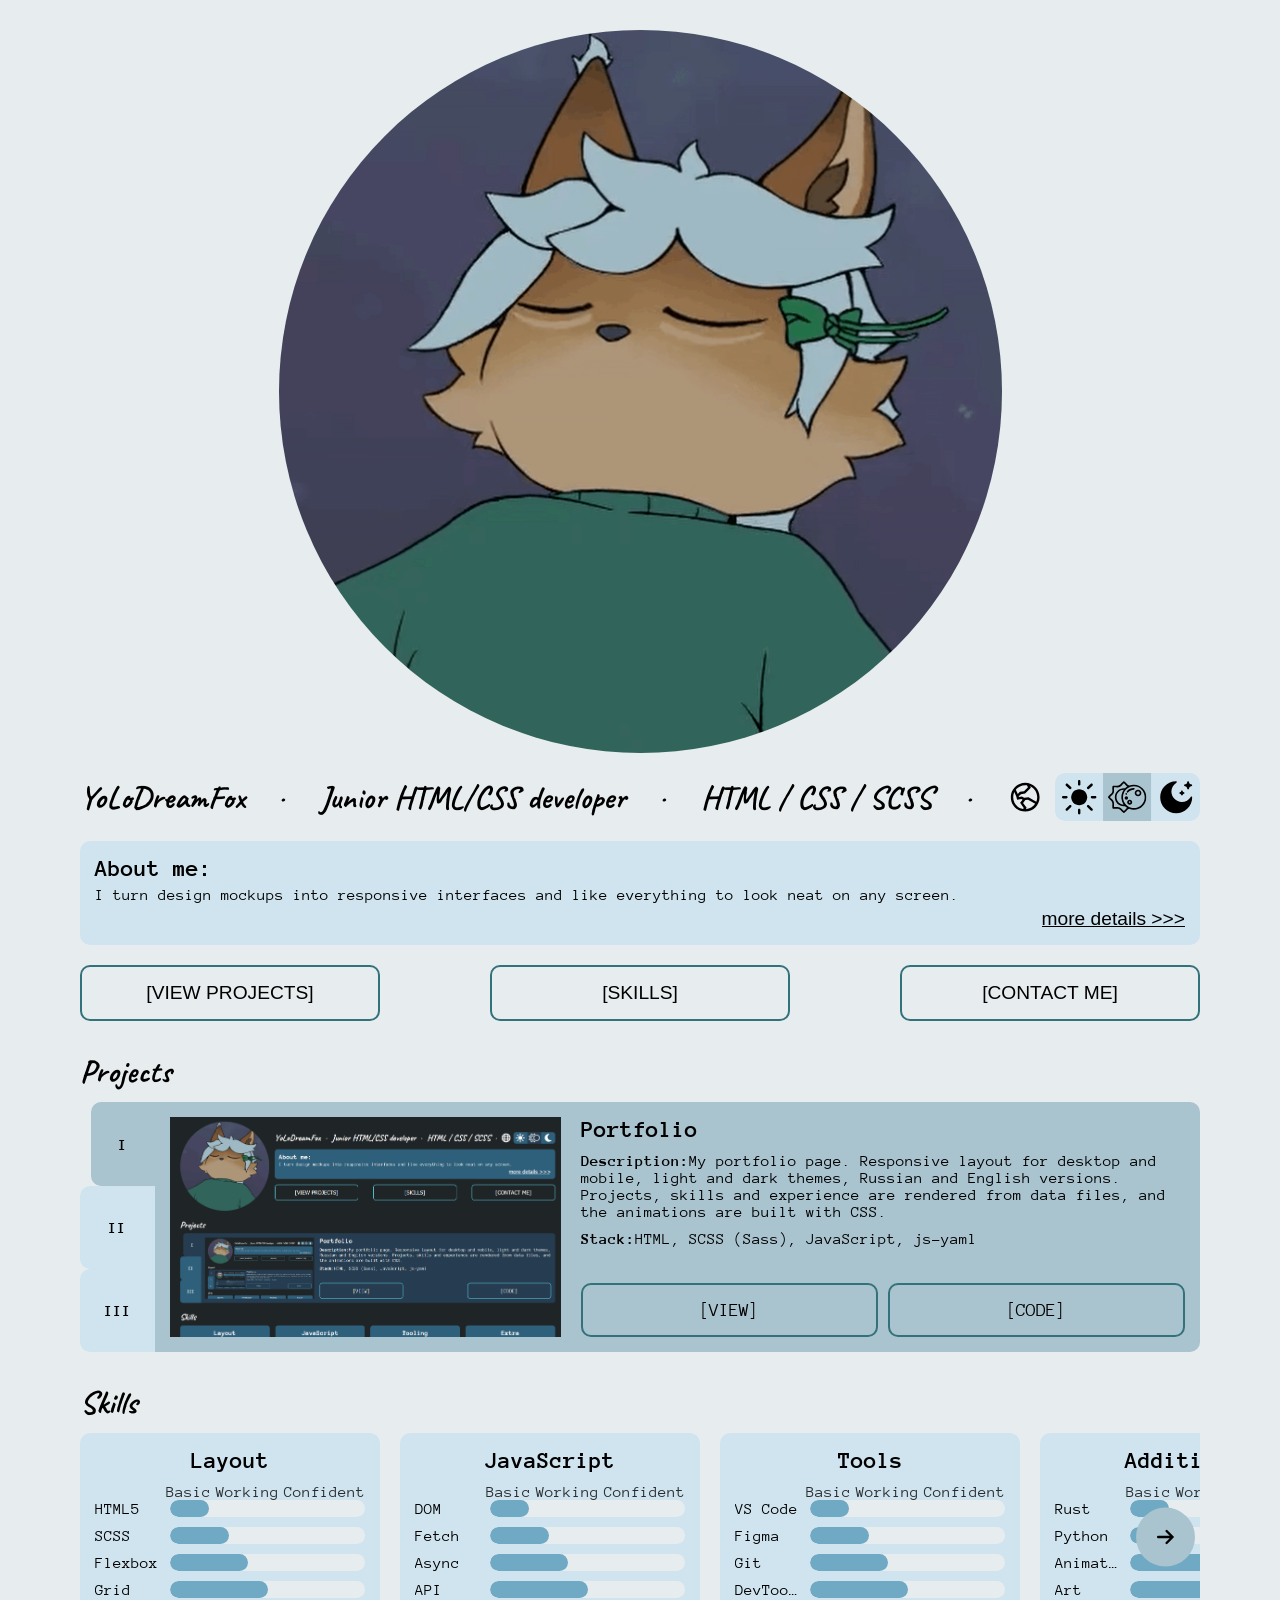
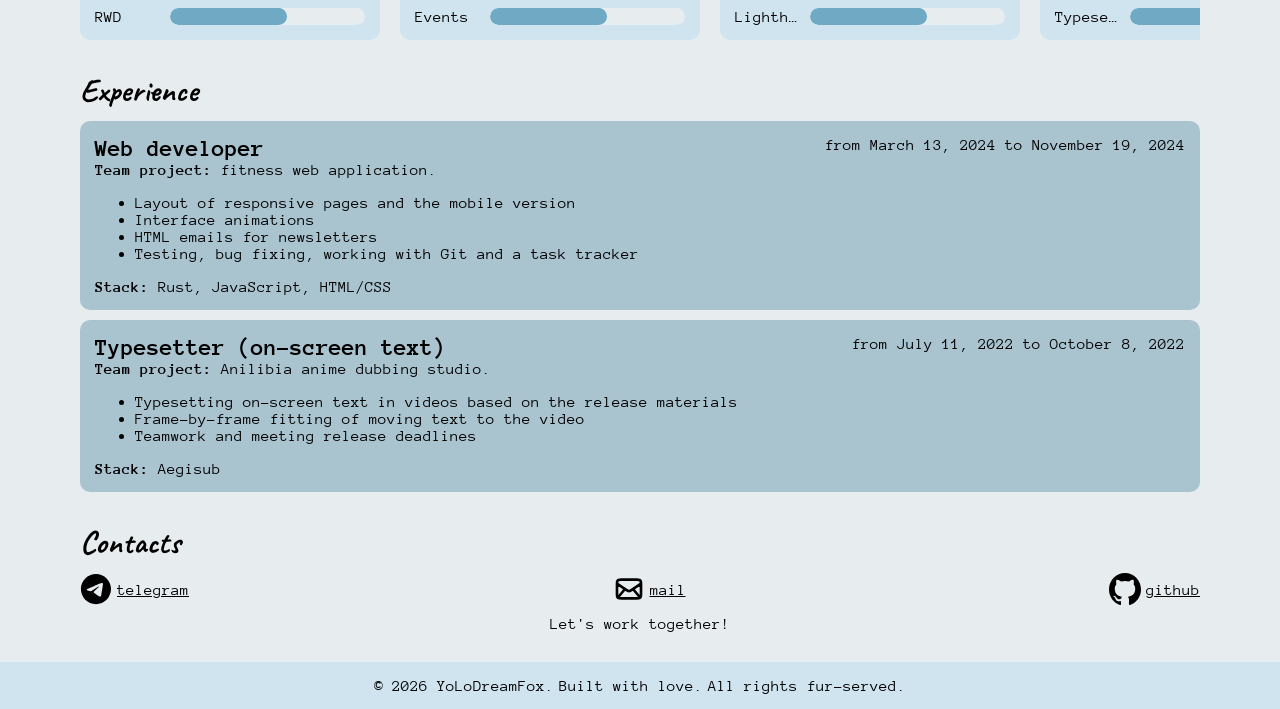
==== commit 76cf2506: "progressive loading" ====
--- a/index.html
+++ b/index.html
@@ -24,7 +24,7 @@
     <div class="all_content">
         <header>
             <div class="avatar">
-                <img src="data/picture/avatar.webp" fetchpriority="high" data-i18n="header_alt_avatar" alt="___"></img>
+                <img src="data/picture/avatar_low.webp" class="progressive_load" fetchpriority="high" data-src="data/picture/avatar.webp" data-i18n="header_alt_avatar" alt="___"></img>
             </div>
             <div>
                 <div class="main">
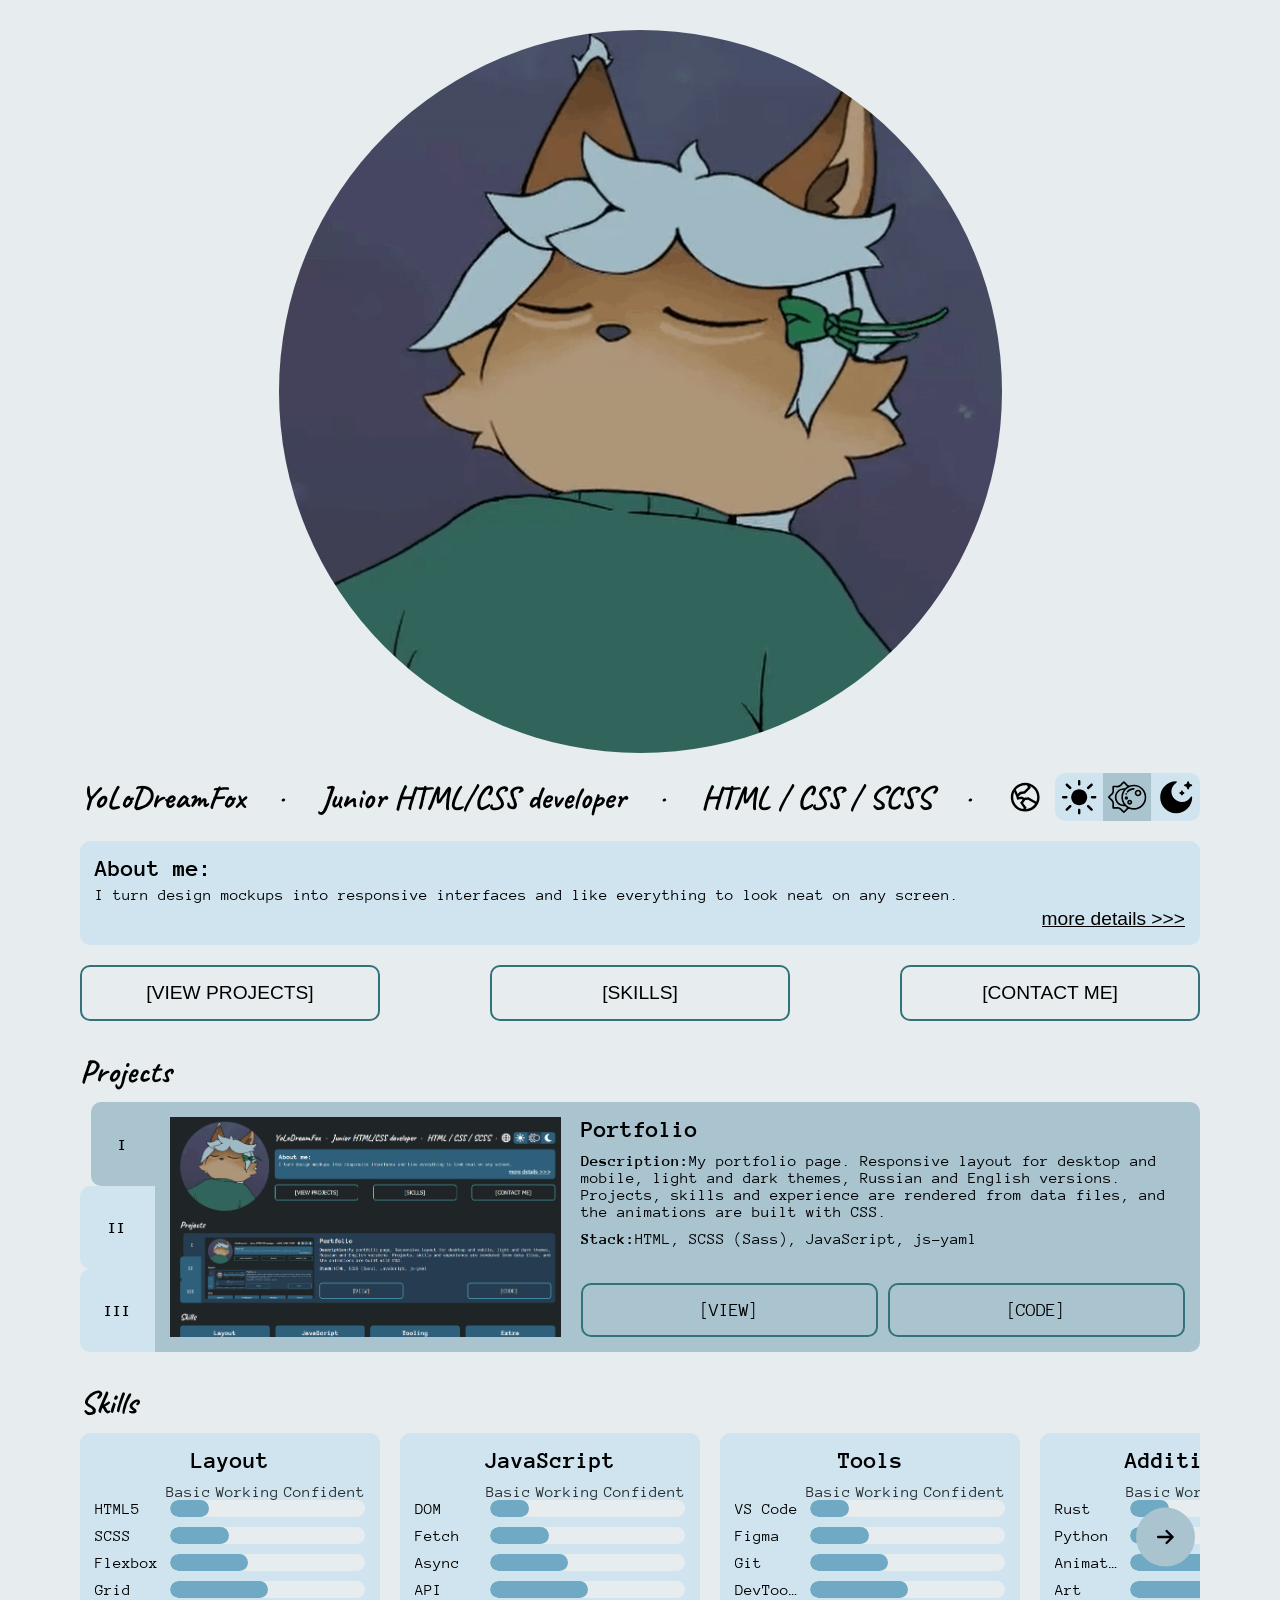
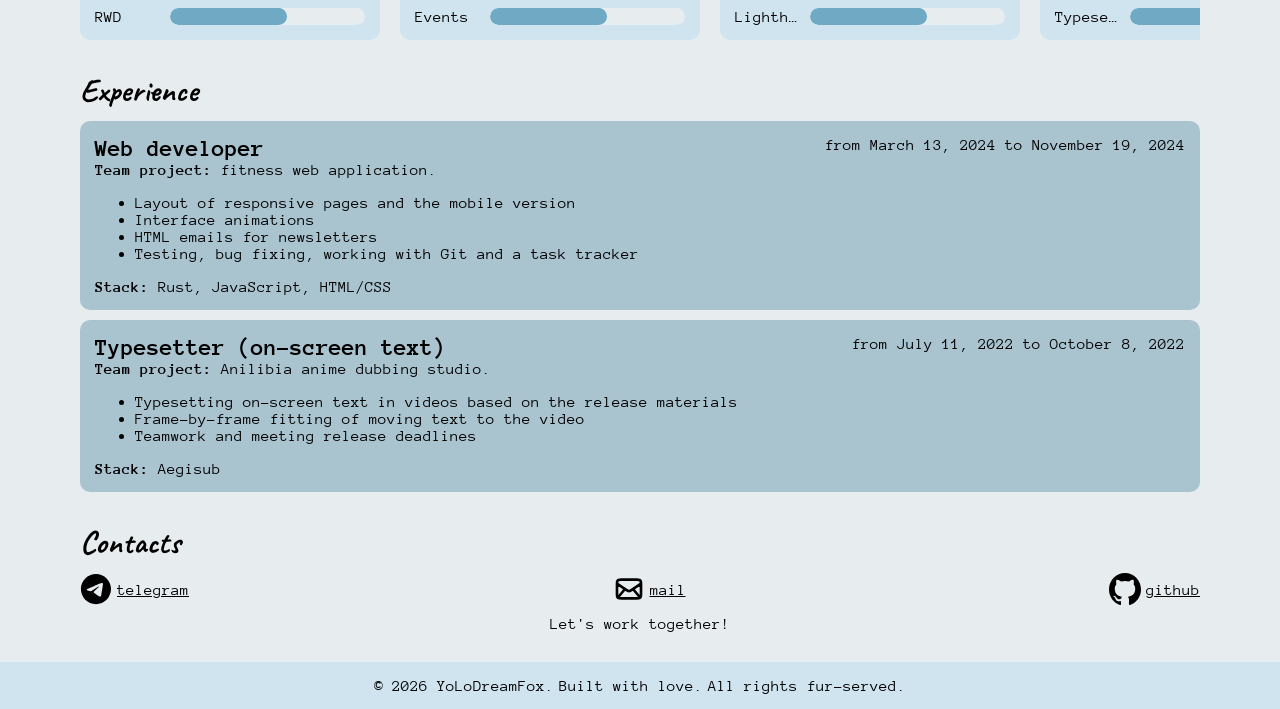
==== commit d57a576b: "preload js + cache promise" ====
--- a/index.html
+++ b/index.html
@@ -17,6 +17,9 @@
         } catch {};
     </script>
     <link rel="stylesheet" href="css/main.css">
+    <link rel="modulepreload" href="libs/js-yaml/js-yaml.js">
+    <link rel="modulepreload" href="js/template.js">
+    <link rel="modulepreload" href="js/language.js">
     <script type="module" src="js/main.js"></script>
     <title data-i18n="portfolio">Potfolio</title>
 </head>
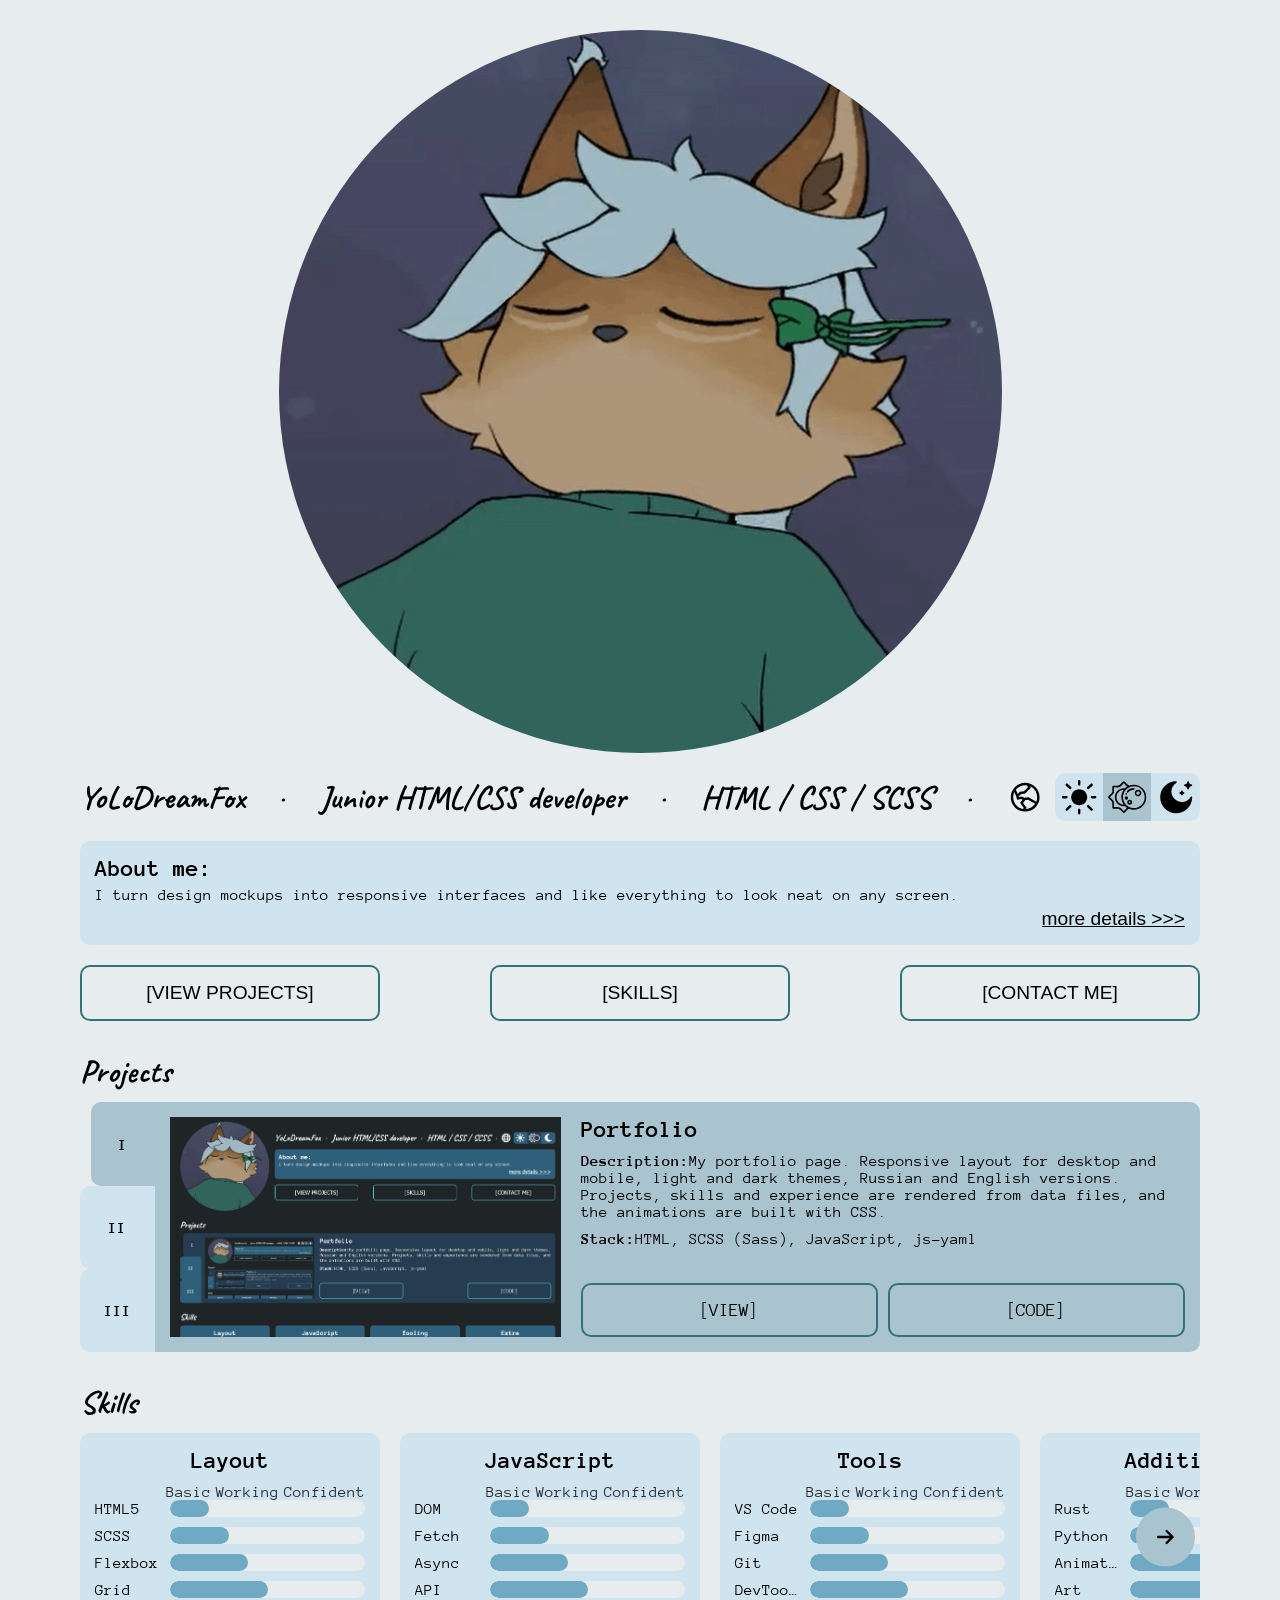
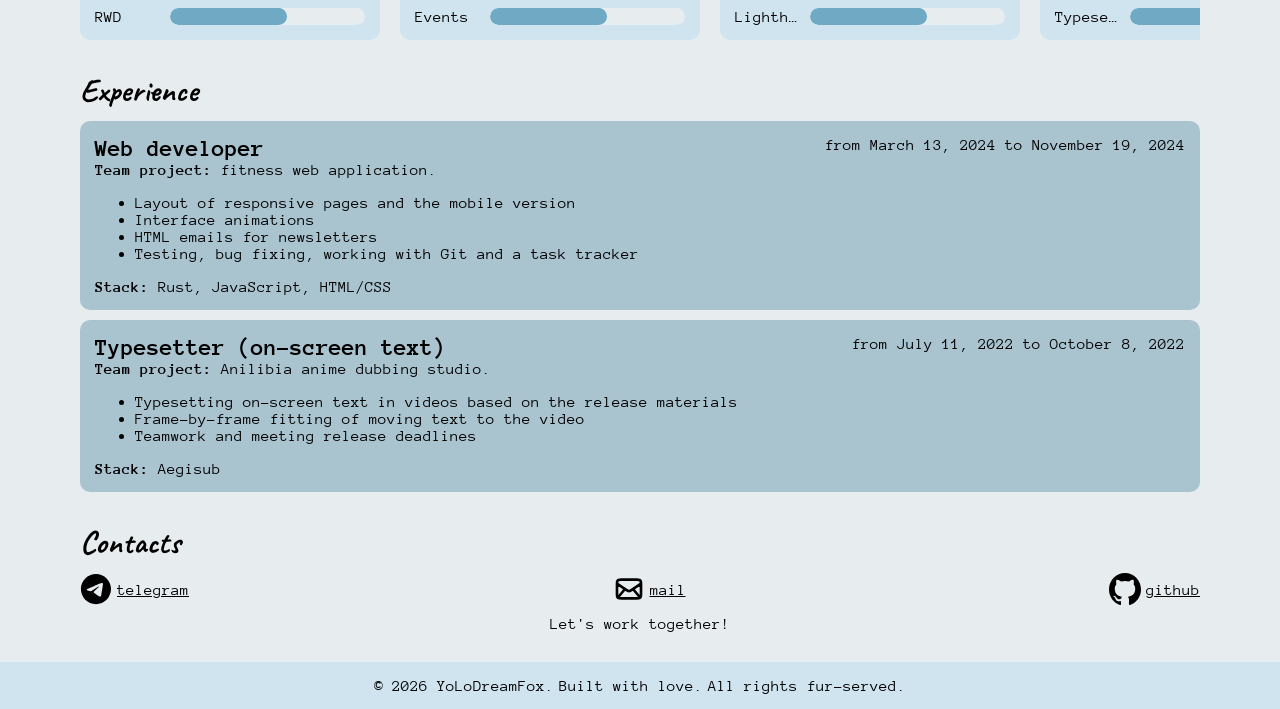
==== commit b992ce52: "font conversion" ====
--- a/index.html
+++ b/index.html
@@ -16,10 +16,11 @@
             }
         } catch {};
     </script>
-    <link rel="stylesheet" href="css/main.css">
-    <link rel="modulepreload" href="libs/js-yaml/js-yaml.js">
+    <link rel="stylesheet" href="css/main.min.css">
+    <link rel="modulepreload" href="libs/js-yaml/js-yaml.min.js">
     <link rel="modulepreload" href="js/template.js">
     <link rel="modulepreload" href="js/language.js">
+    <link rel="modulepreload" href="data/data.js">
     <script type="module" src="js/main.js"></script>
     <title data-i18n="portfolio">Potfolio</title>
 </head>
--- a/css/main.min.css
+++ b/css/main.min.css
@@ -0,0 +1 @@
+body,html{--bg-color: rgb(231, 237, 239);--text-color: rgb(0, 0, 0);--block-one-color: rgb(208, 228, 239);--block-two-color: rgb(169, 195, 207);--button-color: rgb(52, 114, 123);--button-text-color: rgb(255, 255, 255);--progress-bar-color: rgb(111, 169, 195);--progress-bar-level: 0%;--sparkle-x: 0%;--sparkle-y: 0%;--sparkle-delay: 000ms;--sparkle-duration: 000ms;--glow-delay: 000ms;color-scheme:light dark;font-family:"Anonymous Pro",monospace;background:var(--bg-color);color:var(--text-color);font-size:1em;padding:0;margin:0}*{-webkit-box-sizing:border-box;box-sizing:border-box}body{height:100%;display:grid;grid-template-rows:1fr auto;min-height:100vh}body>div.all_content{min-width:0;min-height:0;padding:0 6.25%;margin-top:30px;display:-webkit-box;display:-ms-flexbox;display:flex;-webkit-box-orient:vertical;-webkit-box-direction:normal;-ms-flex-direction:column;flex-direction:column;gap:30px}@media(prefers-color-scheme: dark){body,html{--bg-color: rgb(31, 36, 38);--text-color: rgb(255, 255, 255);--block-one-color: rgb(47, 96, 123);--block-two-color: rgb(38, 61, 81);--button-color: rgb(92, 211, 228);--button-text-color: rgb(0, 0, 0);--progress-bar-color: rgb(111, 169, 195)}}html[data-theme=light],html[data-theme=light] body{--bg-color: rgb(231, 237, 239);--text-color: rgb(0, 0, 0);--block-one-color: rgb(208, 228, 239);--block-two-color: rgb(169, 195, 207);--button-color: rgb(52, 114, 123);--button-text-color: rgb(255, 255, 255);--progress-bar-color: rgb(111, 169, 195)}html[data-theme=light] span.target_theme{left:0% !important;-webkit-transform:translateX(0%) !important;transform:translateX(0%) !important}html[data-theme=dark],html[data-theme=dark] body{--bg-color: rgb(31, 36, 38);--text-color: rgb(255, 255, 255);--block-one-color: rgb(47, 96, 123);--block-two-color: rgb(38, 61, 81);--button-color: rgb(92, 211, 228);--button-text-color: rgb(0, 0, 0);--progress-bar-color: rgb(111, 169, 195)}html[data-theme=dark] span.target_theme{left:100% !important;-webkit-transform:translateX(-100%) !important;transform:translateX(-100%) !important}.invisible{display:none !important}@font-face{font-family:"Caveat";src:url("../libs/font/Caveat/Caveat-Regular.woff2") format("woff2");font-weight:400;font-style:normal;font-display:swap}@font-face{font-family:"Caveat";src:url("../libs/font/Caveat/Caveat-Medium.woff2") format("woff2");font-weight:500;font-style:normal;font-display:swap}@font-face{font-family:"Caveat";src:url("../libs/font/Caveat/Caveat-SemiBold.woff2") format("woff2");font-weight:600;font-style:normal;font-display:swap}@font-face{font-family:"Caveat";src:url("../libs/font/Caveat/Caveat-Bold.woff2") format("woff2");font-weight:700;font-style:normal;font-display:swap}@font-face{font-family:"Anonymous Pro";src:url("../libs/font/Anonymous Pro/AnonymousPro-Regular.woff2") format("woff2");font-weight:400;font-style:normal;font-display:swap}@font-face{font-family:"Anonymous Pro";src:url("../libs/font/Anonymous Pro/AnonymousPro-Italic.woff2") format("woff2");font-weight:400;font-style:italic;font-display:swap}@font-face{font-family:"Anonymous Pro";src:url("../libs/font/Anonymous Pro/AnonymousPro-Bold.woff2") format("woff2");font-weight:700;font-style:normal;font-display:swap}@font-face{font-family:"Anonymous Pro";src:url("../libs/font/Anonymous Pro/AnonymousPro-BoldItalic.woff2") format("woff2");font-weight:700;font-style:italic;font-display:swap}@-webkit-keyframes glow{0%{left:-100%}100%{left:100%}}@keyframes glow{0%{left:-100%}100%{left:100%}}@-webkit-keyframes sparkleOpacity{0%,20%,40%,60%,80%,100%{opacity:0}10%,30%,50%,70%,90%{opacity:1}}@keyframes sparkleOpacity{0%,20%,40%,60%,80%,100%{opacity:0}10%,30%,50%,70%,90%{opacity:1}}@-webkit-keyframes sparkleMove{0%,100%{left:mod(var(--sparkle-x)*8161,100%);top:mod(var(--sparkle-y)*8161,100%)}20%{left:mod(var(--sparkle-x)*1213,100%);top:mod(var(--sparkle-y)*1213,100%)}40%{left:mod(var(--sparkle-x)*8329,100%);top:mod(var(--sparkle-y)*8329,100%)}60%{left:mod(var(--sparkle-x)*2897,100%);top:mod(var(--sparkle-y)*2897,100%)}80%{left:mod(var(--sparkle-x)*7297,100%);top:mod(var(--sparkle-y)*7297,100%)}}@keyframes sparkleMove{0%,100%{left:mod(var(--sparkle-x)*8161,100%);top:mod(var(--sparkle-y)*8161,100%)}20%{left:mod(var(--sparkle-x)*1213,100%);top:mod(var(--sparkle-y)*1213,100%)}40%{left:mod(var(--sparkle-x)*8329,100%);top:mod(var(--sparkle-y)*8329,100%)}60%{left:mod(var(--sparkle-x)*2897,100%);top:mod(var(--sparkle-y)*2897,100%)}80%{left:mod(var(--sparkle-x)*7297,100%);top:mod(var(--sparkle-y)*7297,100%)}}@-webkit-keyframes moveArrow{0%,100%{-webkit-transform:translateX(var(--bias-arrow));transform:translateX(var(--bias-arrow))}50%{-webkit-transform:translateX(calc(var(--bias-arrow) * -1));transform:translateX(calc(var(--bias-arrow) * -1))}}@keyframes moveArrow{0%,100%{-webkit-transform:translateX(var(--bias-arrow));transform:translateX(var(--bias-arrow))}50%{-webkit-transform:translateX(calc(var(--bias-arrow) * -1));transform:translateX(calc(var(--bias-arrow) * -1))}}@media(prefers-reduced-motion: reduce){.meter>*>.glow{-webkit-animation:none;animation:none}.meter .sparkle{left:var(--sparkle-x);top:var(--sparkle-y);-webkit-animation:sparkleMove none,sparkleOpacity calc(var(--sparkle-duration)*5) var(--sparkle-delay) infinite;animation:sparkleMove none,sparkleOpacity calc(var(--sparkle-duration)*5) var(--sparkle-delay) infinite}button.original,a.original{background-color:rgba(0,0,0,0);-webkit-transition:color .4s ease-in-out,background-color .4s ease-in-out;transition:color .4s ease-in-out,background-color .4s ease-in-out}button.original span,a.original span{-webkit-transition:none;transition:none}button.original:hover,a.original:hover{color:var(--button-text-color);background-color:var(--button-color) !important}button.original:hover span,a.original:hover span{width:unset;height:unset}button.original:active,a.original:active{background-color:unset}}@layer import, main, mobileStyles;@layer import{body,html{--standart-padding: 15px;--standart-gap-small: 5px;--standart-gap-medium: 10px;--standart-gap-large: 20px;--standart-border-radius: 10px;--max-width-button: 300px;--icon-size: 1em}}@layer main{.testtest{position:absolute}.testtest>svg{color:inherit;width:30px;height:30px}dialog{padding:0;border:0;background:var(--bg-color);color:var(--text-color)}body:has(dialog[open]:modal){overflow:hidden;scrollbar-gutter:stable}img{width:100%;height:100%}h1{font-family:"Caveat",cursive;font-size:2em}h1::first-letter{text-transform:uppercase}h2{font-size:1.5em}h1,h2,p,a{color:inherit;margin:0}button{z-index:1;background:0;overflow:hidden;position:relative;border-radius:var(--standart-border-radius);font-size:1.2em;--icon-size: 1.2em;padding:var(--standart-padding);cursor:pointer;color:var(--text-color);-webkit-transition:all .2s ease-in-out;transition:all .2s ease-in-out}a{z-index:1;overflow:hidden;position:relative;text-decoration:none;display:-webkit-box;display:-ms-flexbox;display:flex;gap:var(--standart-gap-small);-webkit-transition:all .2s ease-in-out;transition:all .2s ease-in-out}a>span{-ms-flex-line-pack:center;align-content:center;text-decoration:underline}a>i{font-size:1.5em}a:hover{color:var(--button-color)}svg{width:100%;height:100%}button.original,a.original{position:relative;display:block;overflow:hidden;width:100%;text-transform:uppercase;border:2px solid var(--button-color);color:var(--text-color);-webkit-transition:color .4s ease-in-out;transition:color .4s ease-in-out;z-index:1}button.original span,a.original span{position:absolute;display:block;width:0;height:0;border-radius:50%;background-color:var(--button-color);-webkit-transition:width .4s ease-in-out,height .4s ease-in-out;transition:width .4s ease-in-out,height .4s ease-in-out;-webkit-transform:translate(-50%, -50%);transform:translate(-50%, -50%);z-index:-1}button.original:hover,a.original:hover{color:var(--button-text-color)}button.original:hover span,a.original:hover span{width:225%;height:562.5px}button.original:active,a.original:active{background-color:var(--button-color)}.meter>*>.glow{position:absolute;top:0;left:-100%;height:100%;width:100%;background:-webkit-gradient(linear, left top, right top, from(rgba(255, 255, 255, 0)), color-stop(50%, rgba(255, 255, 255, 0.3)), to(rgba(255, 255, 255, 0)));background:linear-gradient(to right, rgba(255, 255, 255, 0) 0%, rgba(255, 255, 255, 0.3) 50%, rgba(255, 255, 255, 0) 100%);-webkit-animation:glow 2s var(--glow-delay) infinite;animation:glow 2s var(--glow-delay) infinite}.meter .sparkle{position:absolute;width:5px;height:5px;background-color:#fff;border-radius:50%;opacity:0;-webkit-animation:sparkleMove var(--sparkle-duration) var(--sparkle-delay) infinite,sparkleOpacity var(--sparkle-duration) var(--sparkle-delay) infinite;animation:sparkleMove var(--sparkle-duration) var(--sparkle-delay) infinite,sparkleOpacity var(--sparkle-duration) var(--sparkle-delay) infinite;-webkit-animation-timing-function:steps(1),linear;animation-timing-function:steps(1),linear}.projects,.skills,.experience,.contacts{display:-webkit-box;display:-ms-flexbox;display:flex;-webkit-box-orient:vertical;-webkit-box-direction:normal;-ms-flex-direction:column;flex-direction:column;gap:var(--standart-gap-medium)}header{display:-webkit-box;display:-ms-flexbox;display:flex;gap:var(--standart-gap-large);-webkit-box-align:center;-ms-flex-align:center;align-items:center}header .avatar{width:320px;aspect-ratio:1/1;min-width:320px;min-height:100%;margin:0}header .avatar>img{border-radius:100%}header>:not(:first-child){display:-webkit-box;display:-ms-flexbox;display:flex;-webkit-box-orient:vertical;-webkit-box-direction:normal;-ms-flex-direction:column;flex-direction:column;gap:var(--standart-gap-large);width:100%}header>:not(:first-child)>.main{display:-webkit-box;display:-ms-flexbox;display:flex;gap:var(--standart-gap-small);-webkit-box-align:center;-ms-flex-align:center;align-items:center;-webkit-box-pack:justify;-ms-flex-pack:justify;justify-content:space-between}header>:not(:first-child)>.main>*:not(:last-child){display:contents}header>:not(:first-child)>.main>*:not(:last-child)::after{font-family:"Caveat",cursive;font-size:2em;content:".";display:block;position:relative;top:-5px}header>:not(:first-child)>.main>.function_buttons{display:-webkit-box;display:-ms-flexbox;display:flex;gap:var(--standart-gap-medium)}header>:not(:first-child)>.main>.function_buttons>*:first-child{display:-webkit-box;display:-ms-flexbox;display:flex}header>:not(:first-child)>.main>.function_buttons>button,header>:not(:first-child)>.main>.function_buttons>*>button{line-height:0;--icon-size: 2em;background:none;padding:0;border:0;color:var(--text-color)}header>:not(:first-child)>.main>.function_buttons>button:hover,header>:not(:first-child)>.main>.function_buttons>button:has(+ul:hover),header>:not(:first-child)>.main>.function_buttons>*>button:hover,header>:not(:first-child)>.main>.function_buttons>*>button:has(+ul:hover){color:var(--button-color)}header>:not(:first-child)>.main>.function_buttons>*{margin:auto;position:relative}header>:not(:first-child)>.main>.function_buttons>*>ul.dropdown_menu{z-index:2;overflow:hidden;border:0;right:0;top:100%;padding:0;margin:0;border-radius:var(--standart-border-radius);line-height:normal;font-size:unset;position:absolute;background:var(--block-two-color);display:-webkit-box;display:-ms-flexbox;display:flex;-webkit-box-orient:vertical;-webkit-box-direction:normal;-ms-flex-direction:column;flex-direction:column;list-style-type:none}header>:not(:first-child)>.main>.function_buttons>*>ul.dropdown_menu>li>button{border:0;display:-webkit-box;display:-ms-flexbox;display:flex;gap:var(--standart-gap-small);font-size:1em;--icon-size: 1em;border-radius:0;background:none}header>:not(:first-child)>.main>.function_buttons>*>ul.dropdown_menu>li>button:hover{background:rgba(0,0,0,.2)}header>:not(:first-child)>.main>.function_buttons>.theme{display:grid;overflow:hidden;border-radius:var(--standart-border-radius);background:var(--block-one-color);grid-template-columns:repeat(3, 1fr)}header>:not(:first-child)>.main>.function_buttons>.theme>button{z-index:1;padding:5px}header>:not(:first-child)>.main>.function_buttons>.theme>button>app-icon{pointer-events:none}header>:not(:first-child)>.main>.function_buttons>.theme>span{left:50%;width:33%;height:100%;position:absolute;-webkit-transform:translateX(-50%);transform:translateX(-50%);background:var(--block-two-color);-webkit-transition:left .3s ease,-webkit-transform .3s ease;transition:left .3s ease,-webkit-transform .3s ease;transition:left .3s ease,transform .3s ease;transition:left .3s ease,transform .3s ease,-webkit-transform .3s ease}header>:not(:first-child)>.about_me{display:-webkit-box;display:-ms-flexbox;display:flex;-webkit-box-orient:vertical;-webkit-box-direction:normal;-ms-flex-direction:column;flex-direction:column;gap:var(--standart-gap-small);background:var(--block-one-color);padding:var(--standart-padding);border-radius:var(--standart-border-radius)}header>:not(:first-child)>.about_me button{text-decoration:underline;border-radius:0;margin-left:auto;background:none;padding:0;border:0}header>:not(:first-child)>.about_me button:hover{color:var(--button-color)}header>:not(:first-child)>.forward{display:-webkit-box;display:-ms-flexbox;display:flex;gap:var(--standart-gap-small);width:100%;-webkit-box-pack:justify;-ms-flex-pack:justify;justify-content:space-between}header>:not(:first-child)>.forward>*{width:100%;max-width:var(--max-width-button)}.projects>:not(:first-child){display:-webkit-box;display:-ms-flexbox;display:flex}.projects>:not(:first-child)>.selector{width:80px;display:-webkit-box;display:-ms-flexbox;display:flex;-webkit-box-orient:vertical;-webkit-box-direction:normal;-ms-flex-direction:column;flex-direction:column;-webkit-box-pack:center;-ms-flex-pack:center;justify-content:center}.projects>:not(:first-child)>.selector>*{background:var(--block-one-color)}.projects>:not(:first-child)>.selector>label{width:100%;height:100%;font-weight:bold;text-align:center;-ms-flex-item-align:end;align-self:flex-end;-ms-flex-line-pack:center;align-content:center;padding:var(--standart-padding) 0;border-radius:var(--standart-border-radius) 0 0 var(--standart-border-radius);-webkit-transition:width .2s ease-in-out,background-color .2s ease-in-out;transition:width .2s ease-in-out,background-color .2s ease-in-out}.projects>:not(:first-child)>.selector>label:has(input:checked){width:85%;background-color:var(--block-two-color)}.projects>:not(:first-child)>.selector>label>input{display:none}.projects>:not(:first-child)>.main{width:100%}.projects>:not(:first-child)>.main>*{display:-webkit-box;display:-ms-flexbox;display:flex;gap:var(--standart-gap-large);background:var(--block-two-color);padding:var(--standart-padding);border-radius:0 var(--standart-border-radius) var(--standart-border-radius) 0}.projects>:not(:first-child)>.main>*>.picture{aspect-ratio:16/9;-ms-flex-item-align:center;align-self:center;min-height:220px;max-height:220px;margin:0}.projects>:not(:first-child)>.main>*>:last-child{display:-webkit-box;display:-ms-flexbox;display:flex;-webkit-box-orient:vertical;-webkit-box-direction:normal;-ms-flex-direction:column;flex-direction:column;gap:var(--standart-gap-medium);width:100%}.projects>:not(:first-child)>.main>*>:last-child .description,.projects>:not(:first-child)>.main>*>:last-child .stack{display:block}.projects>:not(:first-child)>.main>*>:last-child .description>:first-child,.projects>:not(:first-child)>.main>*>:last-child .stack>:first-child{font-weight:bold}.projects>:not(:first-child)>.main>*>:last-child .description>*,.projects>:not(:first-child)>.main>*>:last-child .stack>*{display:inline}.projects>:not(:first-child)>.main>*>:last-child .buttons{display:-webkit-box;display:-ms-flexbox;display:flex;margin-top:auto;gap:var(--standart-gap-medium);-webkit-box-pack:justify;-ms-flex-pack:justify;justify-content:space-between}.projects>:not(:first-child)>.main>*>:last-child .buttons>a{text-align:center;max-width:var(--max-width-button);-webkit-box-pack:center;-ms-flex-pack:center;justify-content:center;width:100%;background:none;border:2px solid var(--button-color);border-radius:var(--standart-border-radius);font-size:1.2em;padding:var(--standart-padding)}.projects>:not(:first-child)>.main>*>:last-child .buttons:has(>.invisible){-webkit-box-pack:center;-ms-flex-pack:center;justify-content:center}.skills>*{position:relative}.skills>*>*>.control_button{top:50%;position:absolute;border-radius:100%;-webkit-transform:translateY(-50%);transform:translateY(-50%);background:var(--block-two-color);padding:var(--standart-padding);border:0;--icon-size: 1.5em}.skills>*>*>.control_button:hover{color:var(--button-color)}.skills>*>*>.control_button.left{left:5px;--bias-arrow: 5%}.skills>*>*>.control_button.right{right:5px;--bias-arrow: -5%}.skills>*>*>.control_button:hover app-icon{-webkit-animation:moveArrow .5s infinite;animation:moveArrow .5s infinite}.skills>*>*>.control_button>*{display:-webkit-box;display:-ms-flexbox;display:flex}.skills>*>.main{-webkit-box-pack:justify;-ms-flex-pack:justify;justify-content:space-between;-ms-scroll-snap-type:x mandatory;scroll-snap-type:x mandatory;scrollbar-width:none;position:relative;overflow:scroll;display:-webkit-box;display:-ms-flexbox;display:flex;gap:var(--standart-gap-large)}.skills>*>.main::-webkit-scrollbar{display:none}.skills>*>.main .card{display:-webkit-box;display:-ms-flexbox;display:flex;-webkit-box-orient:vertical;-webkit-box-direction:normal;-ms-flex-direction:column;flex-direction:column;gap:var(--standart-gap-medium);background:var(--block-one-color);padding:var(--standart-padding);border-radius:var(--standart-border-radius);width:100%;min-width:300px;max-width:400px;scroll-snap-align:center}.skills>*>.main .card>h2{text-align:center}.skills>*>.main .card>.all>label{display:grid;gap:var(--standart-gap-medium);grid-template-rows:1fr;grid-template-columns:1fr 3fr;opacity:.8}.skills>*>.main .card>.all>label::before{content:""}.skills>*>.main .card>.all>label .info{display:-webkit-box;display:-ms-flexbox;display:flex;gap:var(--standart-gap-small);-webkit-box-pack:justify;-ms-flex-pack:justify;justify-content:space-between}.skills>*>.main .card>.all>label .info>p{width:100%;text-align:center}.skills>*>.main .card>.all>label .info>p:first-child{text-align:start}.skills>*>.main .card>.all>label .info>p:last-child{text-align:end}.skills>*>.main .card>.all>.all_bars{display:-webkit-box;display:-ms-flexbox;display:flex;-webkit-box-orient:vertical;-webkit-box-direction:normal;-ms-flex-direction:column;flex-direction:column;gap:var(--standart-gap-medium)}.skills>*>.main .card>.all>.all_bars>.progress_bar{display:grid;gap:var(--standart-gap-medium);grid-template-rows:1fr;grid-template-columns:1fr 3fr}.skills>*>.main .card>.all>.all_bars>.progress_bar>p{white-space:nowrap;overflow:hidden;text-overflow:ellipsis}.skills>*>.main .card>.cool_button{width:100%}.experience>.all_exp{display:-webkit-box;display:-ms-flexbox;display:flex;-webkit-box-orient:vertical;-webkit-box-direction:normal;-ms-flex-direction:column;flex-direction:column;gap:var(--standart-gap-medium)}.experience>.all_exp>.work{background:var(--block-two-color);padding:var(--standart-padding);border-radius:var(--standart-border-radius)}.experience>.all_exp>.work>*:first-child{display:-webkit-box;display:-ms-flexbox;display:flex;-webkit-box-pack:justify;-ms-flex-pack:justify;justify-content:space-between}.experience>.all_exp>.work>*:first-child>*{position:relative;cursor:pointer}.experience>.all_exp>.work>*:first-child>*>.time_diff{position:absolute;bottom:125%;left:50%;-webkit-transform:translateX(-50%);transform:translateX(-50%);width:-webkit-max-content;width:-moz-max-content;width:max-content;padding:var(--standart-padding);background-color:var(--block-one-color);color:var(--text-color);border-radius:var(--standart-border-radius);-webkit-box-shadow:0 4px 10px rgba(0,0,0,.2);box-shadow:0 4px 10px rgba(0,0,0,.2);opacity:0;visibility:hidden;-webkit-transition:opacity .3s ease .4s,visibility .3s ease .4s;transition:opacity .3s ease .4s,visibility .3s ease .4s}.experience>.all_exp>.work>*:first-child>*:hover>.time_diff{opacity:1;visibility:visible}.experience>.all_exp>.work>.description .info,.experience>.all_exp>.work>.description .stack{display:block}.experience>.all_exp>.work>.description .info>:first-child,.experience>.all_exp>.work>.description .stack>:first-child{font-weight:bold}.experience>.all_exp>.work>.description .info>*,.experience>.all_exp>.work>.description .stack>*{display:inline}.contacts>.main{display:-webkit-box;display:-ms-flexbox;display:flex;gap:var(--standart-gap-large);-webkit-box-pack:justify;-ms-flex-pack:justify;justify-content:space-between}.contacts>.main>.contact{--icon-size: 2em}.contacts>*:last-child{text-align:center}footer{display:-webkit-box;display:-ms-flexbox;display:flex;margin-top:30px;-webkit-box-pack:center;-ms-flex-pack:center;justify-content:center;gap:var(--standart-gap-small);background:var(--block-one-color);padding:var(--standart-padding)}footer>p::after{content:"."}dialog{border-radius:var(--standart-border-radius)}dialog>div{padding:var(--standart-padding);background:var(--block-one-color);display:-webkit-box;display:-ms-flexbox;display:flex;max-width:var(--max-width-button);-webkit-box-orient:vertical;-webkit-box-direction:normal;-ms-flex-direction:column;flex-direction:column}dialog>div>*:first-child{margin-left:auto}dialog>div .cross{border:0;padding:0}dialog>div .cross:hover{color:var(--button-color)}.meter{position:relative;width:100%;height:100%;background-color:var(--bg-color);border-radius:15px;overflow:hidden}.meter>.fill{display:block;height:100%;width:var(--progress-bar-level);background-color:var(--progress-bar-color);position:relative;border-radius:15px;overflow:hidden}}@layer mobileStyles{@media(max-width: 1460px){header{-webkit-box-orient:vertical;-webkit-box-direction:normal;-ms-flex-direction:column;flex-direction:column}header>.avatar{width:unset;min-width:unset;min-height:unset}}@media(max-width: 1080px){body,html{--standart-padding: 10px;--max-width-button: unset}h1{text-align:center}header{-webkit-box-orient:vertical;-webkit-box-direction:normal;-ms-flex-direction:column;flex-direction:column}header>.avatar{width:unset;min-width:unset;min-height:unset}header>:not(:first-child)>.main{display:grid;grid-template-rows:1fr 1fr 1fr;grid-template-columns:1fr auto 1fr}header>:not(:first-child)>.main>.nickname>h1{-webkit-box-ordinal-group:2;-ms-flex-order:1;order:1}header>:not(:first-child)>.main>.nickname::after{-webkit-box-ordinal-group:3;-ms-flex-order:2;order:2}header>:not(:first-child)>.main>.title,header>:not(:first-child)>.main>.tags{display:block;-webkit-box-ordinal-group:5;-ms-flex-order:4;order:4;grid-column:span 3;text-align:center}header>:not(:first-child)>.main>.title::after,header>:not(:first-child)>.main>.tags::after{display:none}header>:not(:first-child)>.main>.tags{-webkit-box-ordinal-group:6;-ms-flex-order:5;order:5}header>:not(:first-child)>.main>.function_buttons{-webkit-box-ordinal-group:4;-ms-flex-order:3;order:3}header>:not(:first-child)>.main>.function_buttons>*>button{--icon-size: 1.5em}header>:not(:first-child)>.main>.function_buttons>*>ul.dropdown_menu{right:unset;-webkit-transform:translateX(-50%);transform:translateX(-50%);left:50%}header>:not(:first-child)>.forward{-webkit-box-orient:vertical;-webkit-box-direction:normal;-ms-flex-direction:column;flex-direction:column;gap:var(--standart-gap-medium)}.projects>:not(:first-child){-webkit-box-orient:vertical;-webkit-box-direction:normal;-ms-flex-direction:column;flex-direction:column}.projects>:not(:first-child)>.selector{width:100%;-webkit-box-orient:unset;-webkit-box-direction:unset;-ms-flex-direction:unset;flex-direction:unset;height:60px}.projects>:not(:first-child)>.selector>label{padding:0 var(--standart-padding);border-radius:var(--standart-border-radius) var(--standart-border-radius) 0 0}.projects>:not(:first-child)>.selector>label:has(input:checked){width:100%;height:85%}.projects>:not(:first-child)>.main>*{-webkit-box-orient:vertical;-webkit-box-direction:normal;-ms-flex-direction:column;flex-direction:column;gap:var(--standart-gap-medium);border-radius:0 0 var(--standart-border-radius) var(--standart-border-radius)}.projects>:not(:first-child)>.main>*>.picture{min-height:unset;max-height:unset;width:100%}.projects>:not(:first-child)>.main>*>* h2{-ms-flex-item-align:center;align-self:center}.projects>:not(:first-child)>.main>*>*>.buttons{-webkit-box-orient:vertical;-webkit-box-direction:normal;-ms-flex-direction:column;flex-direction:column}.skills>*>.main{-webkit-box-orient:vertical;-webkit-box-direction:normal;-ms-flex-direction:column;flex-direction:column;-webkit-box-align:center;-ms-flex-align:center;align-items:center}.experience>.all_exp>.work{gap:var(--standart-gap-large);display:-webkit-box;display:-ms-flexbox;display:flex;-webkit-box-orient:vertical;-webkit-box-direction:normal;-ms-flex-direction:column;flex-direction:column}.experience>.all_exp>.work>*:first-child{-webkit-box-orient:vertical;-webkit-box-direction:normal;-ms-flex-direction:column;flex-direction:column;text-align:center}.experience>.all_exp>.work>*:first-child>h2{text-wrap:balance}.experience>.all_exp>.work>*:first-child>*>.time>p{gap:var(--standart-gap-small);display:-webkit-box;display:-ms-flexbox;display:flex;-ms-flex-wrap:wrap;flex-wrap:wrap;-webkit-box-pack:center;-ms-flex-pack:center;justify-content:center}.experience>.all_exp>.work>.description{gap:var(--standart-gap-medium);display:-webkit-box;display:-ms-flexbox;display:flex;-webkit-box-orient:vertical;-webkit-box-direction:normal;-ms-flex-direction:column;flex-direction:column}.experience>.all_exp>.work>.description>*>ul{margin:0}.contacts>.main{display:-webkit-box;display:-ms-flexbox;display:flex;-webkit-box-orient:vertical;-webkit-box-direction:normal;-ms-flex-direction:column;flex-direction:column;-webkit-box-align:center;-ms-flex-align:center;align-items:center}footer{-webkit-box-orient:vertical;-webkit-box-direction:normal;-ms-flex-direction:column;flex-direction:column;-webkit-box-align:center;-ms-flex-align:center;align-items:center}footer>p::after{display:none}dialog>div .cross{--icon-size: 1.5em}}}@media(prefers-reduced-motion: reduce){.skills>*>*>.control_button:hover i{-webkit-animation:none;animation:none}}
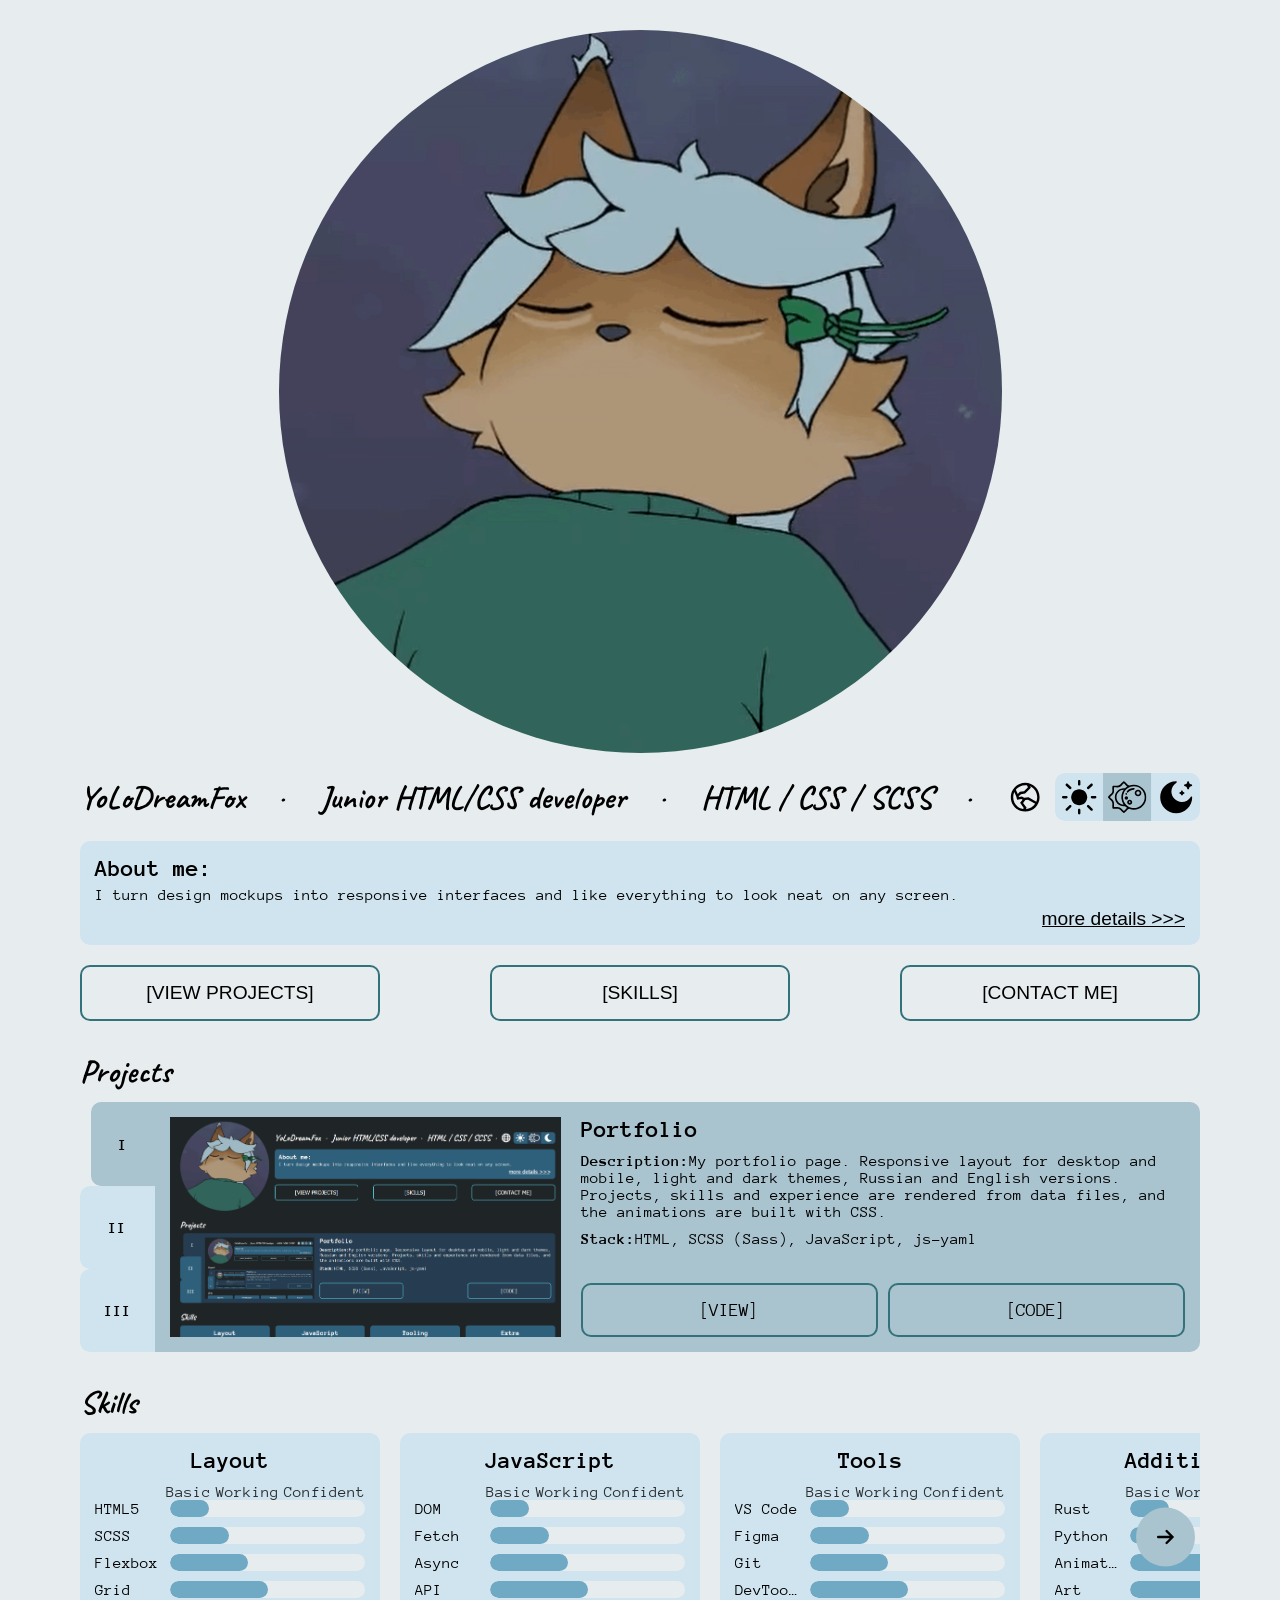
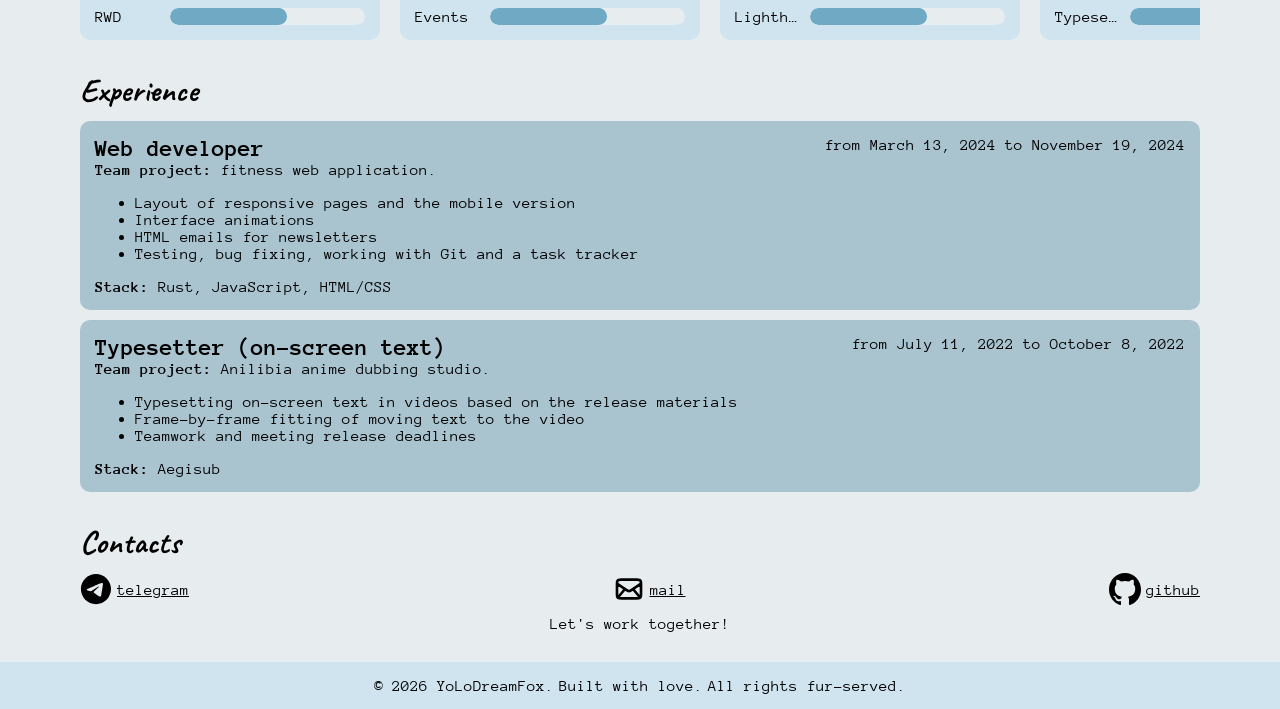
==== commit b2302eba: "accessibility features" ====
--- a/index.html
+++ b/index.html
@@ -6,7 +6,7 @@
     <meta property="og:type" content="website" />
     <meta property="og:title" content="YoLoDreamFox">
     <meta property="og:description" content="I turn design mockups into responsive interfaces and like everything to look neat on any screen.">
-    <meta property="og:image" content="https://example.com">
+    <meta property="og:image" content="https://yolodreamfox.github.io/portfolio/data/picture/image.jpg">
     <meta property="og:url" content="https://yolodreamfox.github.io/portfolio/">
     <link rel="icon" href="./favicon.ico">
     <script>
@@ -43,8 +43,8 @@
                     </div>
                     <div class="function_buttons">
                         <div>
-                            <button class="language" id="language_button">
-                                <app-icon name="world"></app-icon>
+                            <button class="language" id="language_button" data-i18n="aria_label_language" aria-label="" aria-haspopup="menu" aria-expanded="false"> 
+                                <app-icon name="world" aria-hidden="true"></app-icon>
                             </button>
                             <ul class="dropdown_menu invisible">
                                 <li>
@@ -62,14 +62,14 @@
                             </ul>
                         </div>
                         <div class="theme">
-                            <button class="light">
-                                <app-icon name="sun"></app-icon>
+                            <button class="light" data-i18n="aria_label_sun" aria-label="">
+                                <app-icon name="sun" aria-hidden="true"></app-icon>
                             </button>
-                            <button class="auto">
-                                <app-icon name="eclipse"></app-icon>
+                            <button class="auto" data-i18n="aria_label_eclipse" aria-label="">
+                                <app-icon name="eclipse" aria-hidden="true"></app-icon>
                             </button>
-                            <button class="dark">
-                                <app-icon name="moon"></app-icon>
+                            <button class="dark" data-i18n="aria_label_moon" aria-label="">
+                                <app-icon name="moon" aria-hidden="true"></app-icon>
                             </button>
                             <span class="target_theme"></span>
                         </div>
@@ -78,7 +78,7 @@
                 <div class="about_me">
                     <h2 data-i18n="header_aboutme">About me</h2>
                     <p data-i18n="header_aboutme_text">text</p>
-                    <button id="button_more_info">
+                    <button id="button_more_info" aria-haspopup="dialog">
                         <p data-i18n="header_aboutme_button">link</p>
                     </button>
                 </div>
@@ -150,8 +150,8 @@
         <dialog id="more_info">
             <div>
                 <form method="dialog">
-                    <button class="cross">
-                        <app-icon name="cross"></app-icon>
+                    <button class="cross" data-i18n="aria_label_cross" aria-label="">
+                        <app-icon name="cross" aria-hidden="true"></app-icon>
                     </button>
                 </form>
                 <p data-i18n="header_aboutme_full_text_1"></p>
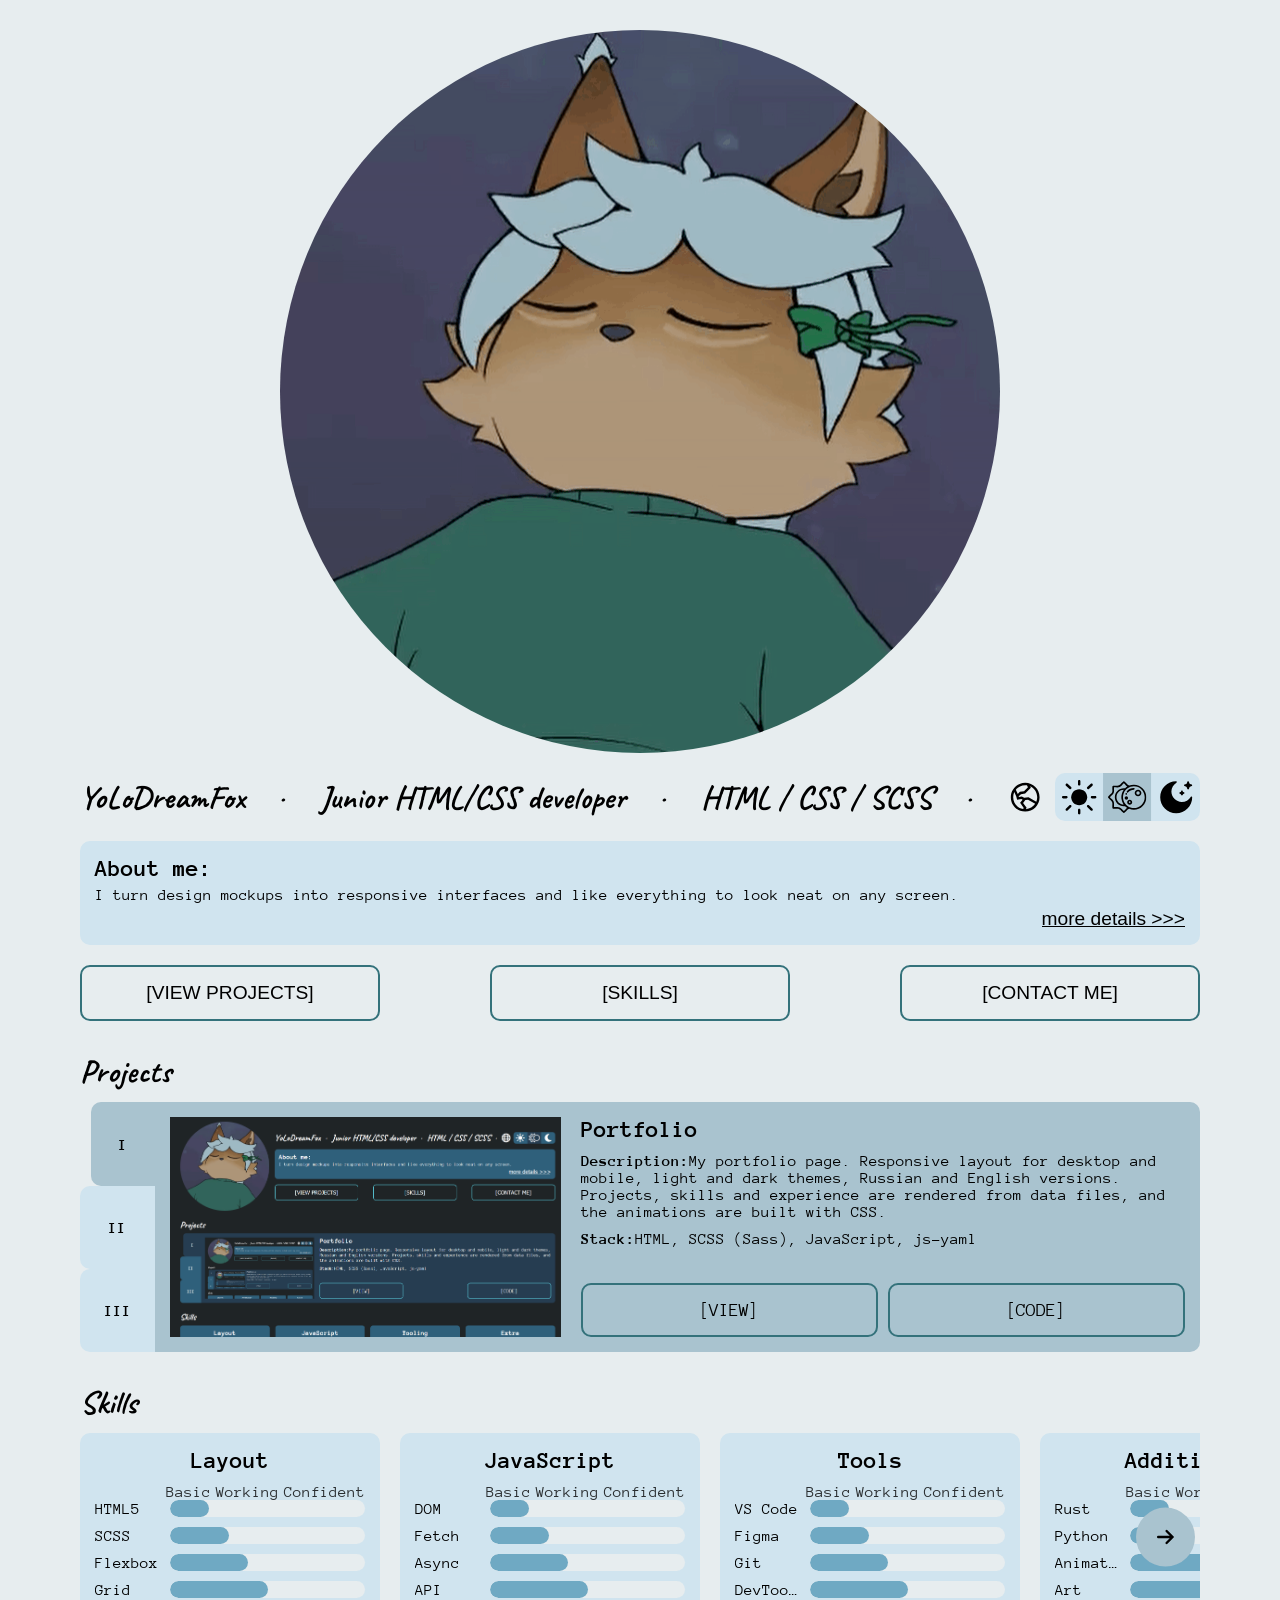
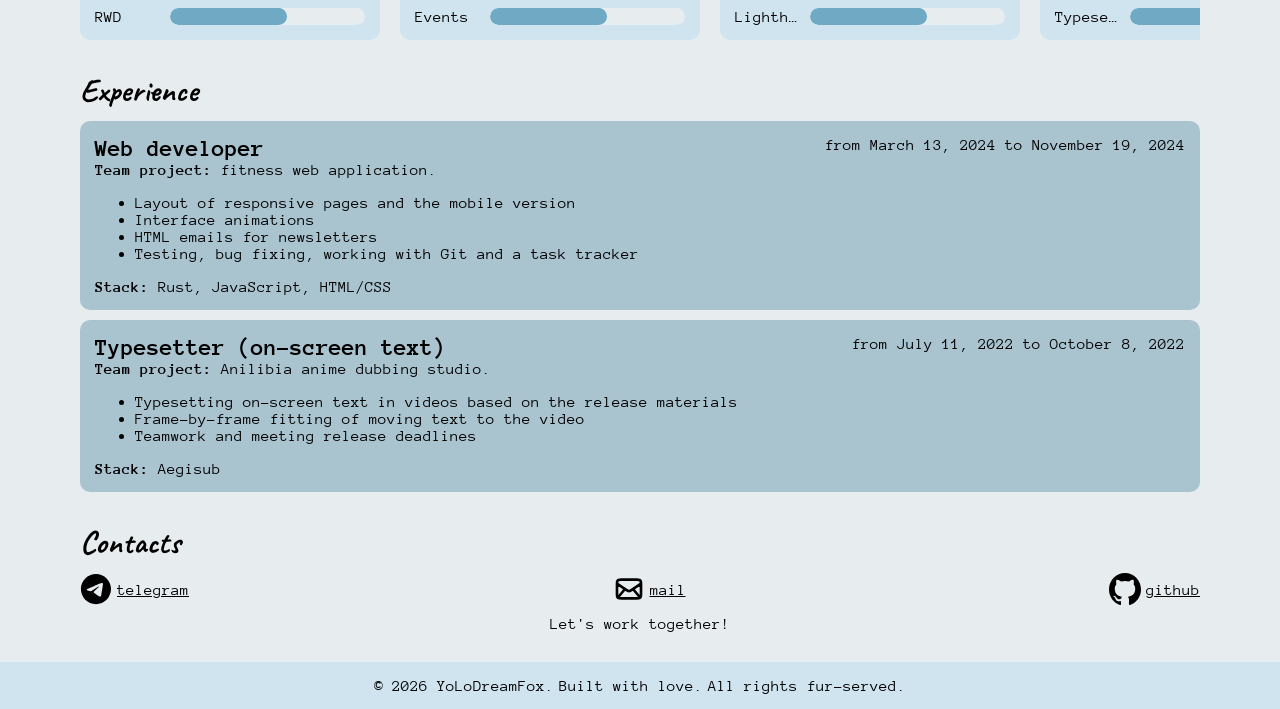
==== commit db57373d: "security policy" ====
--- a/index.html
+++ b/index.html
@@ -8,8 +8,19 @@
     <meta property="og:description" content="I turn design mockups into responsive interfaces and like everything to look neat on any screen.">
     <meta property="og:image" content="https://yolodreamfox.github.io/portfolio/data/picture/image.jpg">
     <meta property="og:url" content="https://yolodreamfox.github.io/portfolio/">
+    <meta http-equiv="Content-Security-Policy" content="default-src 'self'; script-src 'self' 'sha256-C7+B9muRBiUinkUi8B8FIMikNj+4cM0jaPWNjyA8dVM=' 'sha256-vvt4KWwuNr51XfE5m+hzeNEGhiOfZzG97ccfqGsPwvE='; style-src 'self' 'unsafe-hashes' 'sha256-ZYmAo0zec5qwMX24pLcJ+bhti9XclFkkDIpr7CYaHZo=' 'sha256-lageY5Sfz8bBOI7mPefv7GDHoIgY/y6hCIyC4Nb0Vug='; base-uri 'self'; object-src 'none';">
+    <meta name="referrer" content="strict-origin-when-cross-origin">
     <link rel="icon" href="./favicon.ico">
+    <style id="antiClickjack">
+        body { display: none !important; }
+    </style>
     <script>
+        if (self === top) {
+            const antiClickjack = document.getElementById("antiClickjack");
+            antiClickjack.parentNode.removeChild(antiClickjack);
+        } else {
+            top.location = self.location;
+        };
         try {
             if (localStorage.getItem('theme') !== null) {
                 document.documentElement.setAttribute('data-theme', localStorage.getItem('theme'));
@@ -125,11 +136,11 @@
                     <div class="main" id="main_skills">
                     </div>
                     <div>
-                        <button class="control_button right">
-                            <app-icon name="arrow_right"></app-icon>
+                        <button class="control_button right" data-i18n="aria_label_arrow_right" aria-label="">
+                            <app-icon name="arrow_right" aria-hidden="true"></app-icon>
                         </button>
-                        <button class="control_button left">
-                            <app-icon name="arrow_left"></app-icon>
+                        <button class="control_button left" data-i18n="aria_label_arrow_left" aria-label="">
+                            <app-icon name="arrow_left" aria-hidden="true"></app-icon>
                         </button>
                     </div>
                 </div>
--- a/css/main.min.css
+++ b/css/main.min.css
@@ -1 +1 @@
-body,html{--bg-color: rgb(231, 237, 239);--text-color: rgb(0, 0, 0);--block-one-color: rgb(208, 228, 239);--block-two-color: rgb(169, 195, 207);--button-color: rgb(52, 114, 123);--button-text-color: rgb(255, 255, 255);--progress-bar-color: rgb(111, 169, 195);--progress-bar-level: 0%;--sparkle-x: 0%;--sparkle-y: 0%;--sparkle-delay: 000ms;--sparkle-duration: 000ms;--glow-delay: 000ms;color-scheme:light dark;font-family:"Anonymous Pro",monospace;background:var(--bg-color);color:var(--text-color);font-size:1em;padding:0;margin:0}*{-webkit-box-sizing:border-box;box-sizing:border-box}body{height:100%;display:grid;grid-template-rows:1fr auto;min-height:100vh}body>div.all_content{min-width:0;min-height:0;padding:0 6.25%;margin-top:30px;display:-webkit-box;display:-ms-flexbox;display:flex;-webkit-box-orient:vertical;-webkit-box-direction:normal;-ms-flex-direction:column;flex-direction:column;gap:30px}@media(prefers-color-scheme: dark){body,html{--bg-color: rgb(31, 36, 38);--text-color: rgb(255, 255, 255);--block-one-color: rgb(47, 96, 123);--block-two-color: rgb(38, 61, 81);--button-color: rgb(92, 211, 228);--button-text-color: rgb(0, 0, 0);--progress-bar-color: rgb(111, 169, 195)}}html[data-theme=light],html[data-theme=light] body{--bg-color: rgb(231, 237, 239);--text-color: rgb(0, 0, 0);--block-one-color: rgb(208, 228, 239);--block-two-color: rgb(169, 195, 207);--button-color: rgb(52, 114, 123);--button-text-color: rgb(255, 255, 255);--progress-bar-color: rgb(111, 169, 195)}html[data-theme=light] span.target_theme{left:0% !important;-webkit-transform:translateX(0%) !important;transform:translateX(0%) !important}html[data-theme=dark],html[data-theme=dark] body{--bg-color: rgb(31, 36, 38);--text-color: rgb(255, 255, 255);--block-one-color: rgb(47, 96, 123);--block-two-color: rgb(38, 61, 81);--button-color: rgb(92, 211, 228);--button-text-color: rgb(0, 0, 0);--progress-bar-color: rgb(111, 169, 195)}html[data-theme=dark] span.target_theme{left:100% !important;-webkit-transform:translateX(-100%) !important;transform:translateX(-100%) !important}.invisible{display:none !important}@font-face{font-family:"Caveat";src:url("../libs/font/Caveat/Caveat-Regular.woff2") format("woff2");font-weight:400;font-style:normal;font-display:swap}@font-face{font-family:"Caveat";src:url("../libs/font/Caveat/Caveat-Medium.woff2") format("woff2");font-weight:500;font-style:normal;font-display:swap}@font-face{font-family:"Caveat";src:url("../libs/font/Caveat/Caveat-SemiBold.woff2") format("woff2");font-weight:600;font-style:normal;font-display:swap}@font-face{font-family:"Caveat";src:url("../libs/font/Caveat/Caveat-Bold.woff2") format("woff2");font-weight:700;font-style:normal;font-display:swap}@font-face{font-family:"Anonymous Pro";src:url("../libs/font/Anonymous Pro/AnonymousPro-Regular.woff2") format("woff2");font-weight:400;font-style:normal;font-display:swap}@font-face{font-family:"Anonymous Pro";src:url("../libs/font/Anonymous Pro/AnonymousPro-Italic.woff2") format("woff2");font-weight:400;font-style:italic;font-display:swap}@font-face{font-family:"Anonymous Pro";src:url("../libs/font/Anonymous Pro/AnonymousPro-Bold.woff2") format("woff2");font-weight:700;font-style:normal;font-display:swap}@font-face{font-family:"Anonymous Pro";src:url("../libs/font/Anonymous Pro/AnonymousPro-BoldItalic.woff2") format("woff2");font-weight:700;font-style:italic;font-display:swap}@-webkit-keyframes glow{0%{left:-100%}100%{left:100%}}@keyframes glow{0%{left:-100%}100%{left:100%}}@-webkit-keyframes sparkleOpacity{0%,20%,40%,60%,80%,100%{opacity:0}10%,30%,50%,70%,90%{opacity:1}}@keyframes sparkleOpacity{0%,20%,40%,60%,80%,100%{opacity:0}10%,30%,50%,70%,90%{opacity:1}}@-webkit-keyframes sparkleMove{0%,100%{left:mod(var(--sparkle-x)*8161,100%);top:mod(var(--sparkle-y)*8161,100%)}20%{left:mod(var(--sparkle-x)*1213,100%);top:mod(var(--sparkle-y)*1213,100%)}40%{left:mod(var(--sparkle-x)*8329,100%);top:mod(var(--sparkle-y)*8329,100%)}60%{left:mod(var(--sparkle-x)*2897,100%);top:mod(var(--sparkle-y)*2897,100%)}80%{left:mod(var(--sparkle-x)*7297,100%);top:mod(var(--sparkle-y)*7297,100%)}}@keyframes sparkleMove{0%,100%{left:mod(var(--sparkle-x)*8161,100%);top:mod(var(--sparkle-y)*8161,100%)}20%{left:mod(var(--sparkle-x)*1213,100%);top:mod(var(--sparkle-y)*1213,100%)}40%{left:mod(var(--sparkle-x)*8329,100%);top:mod(var(--sparkle-y)*8329,100%)}60%{left:mod(var(--sparkle-x)*2897,100%);top:mod(var(--sparkle-y)*2897,100%)}80%{left:mod(var(--sparkle-x)*7297,100%);top:mod(var(--sparkle-y)*7297,100%)}}@-webkit-keyframes moveArrow{0%,100%{-webkit-transform:translateX(var(--bias-arrow));transform:translateX(var(--bias-arrow))}50%{-webkit-transform:translateX(calc(var(--bias-arrow) * -1));transform:translateX(calc(var(--bias-arrow) * -1))}}@keyframes moveArrow{0%,100%{-webkit-transform:translateX(var(--bias-arrow));transform:translateX(var(--bias-arrow))}50%{-webkit-transform:translateX(calc(var(--bias-arrow) * -1));transform:translateX(calc(var(--bias-arrow) * -1))}}@media(prefers-reduced-motion: reduce){.meter>*>.glow{-webkit-animation:none;animation:none}.meter .sparkle{left:var(--sparkle-x);top:var(--sparkle-y);-webkit-animation:sparkleMove none,sparkleOpacity calc(var(--sparkle-duration)*5) var(--sparkle-delay) infinite;animation:sparkleMove none,sparkleOpacity calc(var(--sparkle-duration)*5) var(--sparkle-delay) infinite}button.original,a.original{background-color:rgba(0,0,0,0);-webkit-transition:color .4s ease-in-out,background-color .4s ease-in-out;transition:color .4s ease-in-out,background-color .4s ease-in-out}button.original span,a.original span{-webkit-transition:none;transition:none}button.original:hover,a.original:hover{color:var(--button-text-color);background-color:var(--button-color) !important}button.original:hover span,a.original:hover span{width:unset;height:unset}button.original:active,a.original:active{background-color:unset}}@layer import, main, mobileStyles;@layer import{body,html{--standart-padding: 15px;--standart-gap-small: 5px;--standart-gap-medium: 10px;--standart-gap-large: 20px;--standart-border-radius: 10px;--max-width-button: 300px;--icon-size: 1em}}@layer main{.testtest{position:absolute}.testtest>svg{color:inherit;width:30px;height:30px}dialog{padding:0;border:0;background:var(--bg-color);color:var(--text-color)}body:has(dialog[open]:modal){overflow:hidden;scrollbar-gutter:stable}img{width:100%;height:100%}h1{font-family:"Caveat",cursive;font-size:2em}h1::first-letter{text-transform:uppercase}h2{font-size:1.5em}h1,h2,p,a{color:inherit;margin:0}button{z-index:1;background:0;overflow:hidden;position:relative;border-radius:var(--standart-border-radius);font-size:1.2em;--icon-size: 1.2em;padding:var(--standart-padding);cursor:pointer;color:var(--text-color);-webkit-transition:all .2s ease-in-out;transition:all .2s ease-in-out}a{z-index:1;overflow:hidden;position:relative;text-decoration:none;display:-webkit-box;display:-ms-flexbox;display:flex;gap:var(--standart-gap-small);-webkit-transition:all .2s ease-in-out;transition:all .2s ease-in-out}a>span{-ms-flex-line-pack:center;align-content:center;text-decoration:underline}a>i{font-size:1.5em}a:hover{color:var(--button-color)}svg{width:100%;height:100%}button.original,a.original{position:relative;display:block;overflow:hidden;width:100%;text-transform:uppercase;border:2px solid var(--button-color);color:var(--text-color);-webkit-transition:color .4s ease-in-out;transition:color .4s ease-in-out;z-index:1}button.original span,a.original span{position:absolute;display:block;width:0;height:0;border-radius:50%;background-color:var(--button-color);-webkit-transition:width .4s ease-in-out,height .4s ease-in-out;transition:width .4s ease-in-out,height .4s ease-in-out;-webkit-transform:translate(-50%, -50%);transform:translate(-50%, -50%);z-index:-1}button.original:hover,a.original:hover{color:var(--button-text-color)}button.original:hover span,a.original:hover span{width:225%;height:562.5px}button.original:active,a.original:active{background-color:var(--button-color)}.meter>*>.glow{position:absolute;top:0;left:-100%;height:100%;width:100%;background:-webkit-gradient(linear, left top, right top, from(rgba(255, 255, 255, 0)), color-stop(50%, rgba(255, 255, 255, 0.3)), to(rgba(255, 255, 255, 0)));background:linear-gradient(to right, rgba(255, 255, 255, 0) 0%, rgba(255, 255, 255, 0.3) 50%, rgba(255, 255, 255, 0) 100%);-webkit-animation:glow 2s var(--glow-delay) infinite;animation:glow 2s var(--glow-delay) infinite}.meter .sparkle{position:absolute;width:5px;height:5px;background-color:#fff;border-radius:50%;opacity:0;-webkit-animation:sparkleMove var(--sparkle-duration) var(--sparkle-delay) infinite,sparkleOpacity var(--sparkle-duration) var(--sparkle-delay) infinite;animation:sparkleMove var(--sparkle-duration) var(--sparkle-delay) infinite,sparkleOpacity var(--sparkle-duration) var(--sparkle-delay) infinite;-webkit-animation-timing-function:steps(1),linear;animation-timing-function:steps(1),linear}.projects,.skills,.experience,.contacts{display:-webkit-box;display:-ms-flexbox;display:flex;-webkit-box-orient:vertical;-webkit-box-direction:normal;-ms-flex-direction:column;flex-direction:column;gap:var(--standart-gap-medium)}header{display:-webkit-box;display:-ms-flexbox;display:flex;gap:var(--standart-gap-large);-webkit-box-align:center;-ms-flex-align:center;align-items:center}header .avatar{width:320px;aspect-ratio:1/1;min-width:320px;min-height:100%;margin:0}header .avatar>img{border-radius:100%}header>:not(:first-child){display:-webkit-box;display:-ms-flexbox;display:flex;-webkit-box-orient:vertical;-webkit-box-direction:normal;-ms-flex-direction:column;flex-direction:column;gap:var(--standart-gap-large);width:100%}header>:not(:first-child)>.main{display:-webkit-box;display:-ms-flexbox;display:flex;gap:var(--standart-gap-small);-webkit-box-align:center;-ms-flex-align:center;align-items:center;-webkit-box-pack:justify;-ms-flex-pack:justify;justify-content:space-between}header>:not(:first-child)>.main>*:not(:last-child){display:contents}header>:not(:first-child)>.main>*:not(:last-child)::after{font-family:"Caveat",cursive;font-size:2em;content:".";display:block;position:relative;top:-5px}header>:not(:first-child)>.main>.function_buttons{display:-webkit-box;display:-ms-flexbox;display:flex;gap:var(--standart-gap-medium)}header>:not(:first-child)>.main>.function_buttons>*:first-child{display:-webkit-box;display:-ms-flexbox;display:flex}header>:not(:first-child)>.main>.function_buttons>button,header>:not(:first-child)>.main>.function_buttons>*>button{line-height:0;--icon-size: 2em;background:none;padding:0;border:0;color:var(--text-color)}header>:not(:first-child)>.main>.function_buttons>button:hover,header>:not(:first-child)>.main>.function_buttons>button:has(+ul:hover),header>:not(:first-child)>.main>.function_buttons>*>button:hover,header>:not(:first-child)>.main>.function_buttons>*>button:has(+ul:hover){color:var(--button-color)}header>:not(:first-child)>.main>.function_buttons>*{margin:auto;position:relative}header>:not(:first-child)>.main>.function_buttons>*>ul.dropdown_menu{z-index:2;overflow:hidden;border:0;right:0;top:100%;padding:0;margin:0;border-radius:var(--standart-border-radius);line-height:normal;font-size:unset;position:absolute;background:var(--block-two-color);display:-webkit-box;display:-ms-flexbox;display:flex;-webkit-box-orient:vertical;-webkit-box-direction:normal;-ms-flex-direction:column;flex-direction:column;list-style-type:none}header>:not(:first-child)>.main>.function_buttons>*>ul.dropdown_menu>li>button{border:0;display:-webkit-box;display:-ms-flexbox;display:flex;gap:var(--standart-gap-small);font-size:1em;--icon-size: 1em;border-radius:0;background:none}header>:not(:first-child)>.main>.function_buttons>*>ul.dropdown_menu>li>button:hover{background:rgba(0,0,0,.2)}header>:not(:first-child)>.main>.function_buttons>.theme{display:grid;overflow:hidden;border-radius:var(--standart-border-radius);background:var(--block-one-color);grid-template-columns:repeat(3, 1fr)}header>:not(:first-child)>.main>.function_buttons>.theme>button{z-index:1;padding:5px}header>:not(:first-child)>.main>.function_buttons>.theme>button>app-icon{pointer-events:none}header>:not(:first-child)>.main>.function_buttons>.theme>span{left:50%;width:33%;height:100%;position:absolute;-webkit-transform:translateX(-50%);transform:translateX(-50%);background:var(--block-two-color);-webkit-transition:left .3s ease,-webkit-transform .3s ease;transition:left .3s ease,-webkit-transform .3s ease;transition:left .3s ease,transform .3s ease;transition:left .3s ease,transform .3s ease,-webkit-transform .3s ease}header>:not(:first-child)>.about_me{display:-webkit-box;display:-ms-flexbox;display:flex;-webkit-box-orient:vertical;-webkit-box-direction:normal;-ms-flex-direction:column;flex-direction:column;gap:var(--standart-gap-small);background:var(--block-one-color);padding:var(--standart-padding);border-radius:var(--standart-border-radius)}header>:not(:first-child)>.about_me button{text-decoration:underline;border-radius:0;margin-left:auto;background:none;padding:0;border:0}header>:not(:first-child)>.about_me button:hover{color:var(--button-color)}header>:not(:first-child)>.forward{display:-webkit-box;display:-ms-flexbox;display:flex;gap:var(--standart-gap-small);width:100%;-webkit-box-pack:justify;-ms-flex-pack:justify;justify-content:space-between}header>:not(:first-child)>.forward>*{width:100%;max-width:var(--max-width-button)}.projects>:not(:first-child){display:-webkit-box;display:-ms-flexbox;display:flex}.projects>:not(:first-child)>.selector{width:80px;display:-webkit-box;display:-ms-flexbox;display:flex;-webkit-box-orient:vertical;-webkit-box-direction:normal;-ms-flex-direction:column;flex-direction:column;-webkit-box-pack:center;-ms-flex-pack:center;justify-content:center}.projects>:not(:first-child)>.selector>*{background:var(--block-one-color)}.projects>:not(:first-child)>.selector>label{width:100%;height:100%;font-weight:bold;text-align:center;-ms-flex-item-align:end;align-self:flex-end;-ms-flex-line-pack:center;align-content:center;padding:var(--standart-padding) 0;border-radius:var(--standart-border-radius) 0 0 var(--standart-border-radius);-webkit-transition:width .2s ease-in-out,background-color .2s ease-in-out;transition:width .2s ease-in-out,background-color .2s ease-in-out}.projects>:not(:first-child)>.selector>label:has(input:checked){width:85%;background-color:var(--block-two-color)}.projects>:not(:first-child)>.selector>label>input{display:none}.projects>:not(:first-child)>.main{width:100%}.projects>:not(:first-child)>.main>*{display:-webkit-box;display:-ms-flexbox;display:flex;gap:var(--standart-gap-large);background:var(--block-two-color);padding:var(--standart-padding);border-radius:0 var(--standart-border-radius) var(--standart-border-radius) 0}.projects>:not(:first-child)>.main>*>.picture{aspect-ratio:16/9;-ms-flex-item-align:center;align-self:center;min-height:220px;max-height:220px;margin:0}.projects>:not(:first-child)>.main>*>:last-child{display:-webkit-box;display:-ms-flexbox;display:flex;-webkit-box-orient:vertical;-webkit-box-direction:normal;-ms-flex-direction:column;flex-direction:column;gap:var(--standart-gap-medium);width:100%}.projects>:not(:first-child)>.main>*>:last-child .description,.projects>:not(:first-child)>.main>*>:last-child .stack{display:block}.projects>:not(:first-child)>.main>*>:last-child .description>:first-child,.projects>:not(:first-child)>.main>*>:last-child .stack>:first-child{font-weight:bold}.projects>:not(:first-child)>.main>*>:last-child .description>*,.projects>:not(:first-child)>.main>*>:last-child .stack>*{display:inline}.projects>:not(:first-child)>.main>*>:last-child .buttons{display:-webkit-box;display:-ms-flexbox;display:flex;margin-top:auto;gap:var(--standart-gap-medium);-webkit-box-pack:justify;-ms-flex-pack:justify;justify-content:space-between}.projects>:not(:first-child)>.main>*>:last-child .buttons>a{text-align:center;max-width:var(--max-width-button);-webkit-box-pack:center;-ms-flex-pack:center;justify-content:center;width:100%;background:none;border:2px solid var(--button-color);border-radius:var(--standart-border-radius);font-size:1.2em;padding:var(--standart-padding)}.projects>:not(:first-child)>.main>*>:last-child .buttons:has(>.invisible){-webkit-box-pack:center;-ms-flex-pack:center;justify-content:center}.skills>*{position:relative}.skills>*>*>.control_button{top:50%;position:absolute;border-radius:100%;-webkit-transform:translateY(-50%);transform:translateY(-50%);background:var(--block-two-color);padding:var(--standart-padding);border:0;--icon-size: 1.5em}.skills>*>*>.control_button:hover{color:var(--button-color)}.skills>*>*>.control_button.left{left:5px;--bias-arrow: 5%}.skills>*>*>.control_button.right{right:5px;--bias-arrow: -5%}.skills>*>*>.control_button:hover app-icon{-webkit-animation:moveArrow .5s infinite;animation:moveArrow .5s infinite}.skills>*>*>.control_button>*{display:-webkit-box;display:-ms-flexbox;display:flex}.skills>*>.main{-webkit-box-pack:justify;-ms-flex-pack:justify;justify-content:space-between;-ms-scroll-snap-type:x mandatory;scroll-snap-type:x mandatory;scrollbar-width:none;position:relative;overflow:scroll;display:-webkit-box;display:-ms-flexbox;display:flex;gap:var(--standart-gap-large)}.skills>*>.main::-webkit-scrollbar{display:none}.skills>*>.main .card{display:-webkit-box;display:-ms-flexbox;display:flex;-webkit-box-orient:vertical;-webkit-box-direction:normal;-ms-flex-direction:column;flex-direction:column;gap:var(--standart-gap-medium);background:var(--block-one-color);padding:var(--standart-padding);border-radius:var(--standart-border-radius);width:100%;min-width:300px;max-width:400px;scroll-snap-align:center}.skills>*>.main .card>h2{text-align:center}.skills>*>.main .card>.all>label{display:grid;gap:var(--standart-gap-medium);grid-template-rows:1fr;grid-template-columns:1fr 3fr;opacity:.8}.skills>*>.main .card>.all>label::before{content:""}.skills>*>.main .card>.all>label .info{display:-webkit-box;display:-ms-flexbox;display:flex;gap:var(--standart-gap-small);-webkit-box-pack:justify;-ms-flex-pack:justify;justify-content:space-between}.skills>*>.main .card>.all>label .info>p{width:100%;text-align:center}.skills>*>.main .card>.all>label .info>p:first-child{text-align:start}.skills>*>.main .card>.all>label .info>p:last-child{text-align:end}.skills>*>.main .card>.all>.all_bars{display:-webkit-box;display:-ms-flexbox;display:flex;-webkit-box-orient:vertical;-webkit-box-direction:normal;-ms-flex-direction:column;flex-direction:column;gap:var(--standart-gap-medium)}.skills>*>.main .card>.all>.all_bars>.progress_bar{display:grid;gap:var(--standart-gap-medium);grid-template-rows:1fr;grid-template-columns:1fr 3fr}.skills>*>.main .card>.all>.all_bars>.progress_bar>p{white-space:nowrap;overflow:hidden;text-overflow:ellipsis}.skills>*>.main .card>.cool_button{width:100%}.experience>.all_exp{display:-webkit-box;display:-ms-flexbox;display:flex;-webkit-box-orient:vertical;-webkit-box-direction:normal;-ms-flex-direction:column;flex-direction:column;gap:var(--standart-gap-medium)}.experience>.all_exp>.work{background:var(--block-two-color);padding:var(--standart-padding);border-radius:var(--standart-border-radius)}.experience>.all_exp>.work>*:first-child{display:-webkit-box;display:-ms-flexbox;display:flex;-webkit-box-pack:justify;-ms-flex-pack:justify;justify-content:space-between}.experience>.all_exp>.work>*:first-child>*{position:relative;cursor:pointer}.experience>.all_exp>.work>*:first-child>*>.time_diff{position:absolute;bottom:125%;left:50%;-webkit-transform:translateX(-50%);transform:translateX(-50%);width:-webkit-max-content;width:-moz-max-content;width:max-content;padding:var(--standart-padding);background-color:var(--block-one-color);color:var(--text-color);border-radius:var(--standart-border-radius);-webkit-box-shadow:0 4px 10px rgba(0,0,0,.2);box-shadow:0 4px 10px rgba(0,0,0,.2);opacity:0;visibility:hidden;-webkit-transition:opacity .3s ease .4s,visibility .3s ease .4s;transition:opacity .3s ease .4s,visibility .3s ease .4s}.experience>.all_exp>.work>*:first-child>*:hover>.time_diff{opacity:1;visibility:visible}.experience>.all_exp>.work>.description .info,.experience>.all_exp>.work>.description .stack{display:block}.experience>.all_exp>.work>.description .info>:first-child,.experience>.all_exp>.work>.description .stack>:first-child{font-weight:bold}.experience>.all_exp>.work>.description .info>*,.experience>.all_exp>.work>.description .stack>*{display:inline}.contacts>.main{display:-webkit-box;display:-ms-flexbox;display:flex;gap:var(--standart-gap-large);-webkit-box-pack:justify;-ms-flex-pack:justify;justify-content:space-between}.contacts>.main>.contact{--icon-size: 2em}.contacts>*:last-child{text-align:center}footer{display:-webkit-box;display:-ms-flexbox;display:flex;margin-top:30px;-webkit-box-pack:center;-ms-flex-pack:center;justify-content:center;gap:var(--standart-gap-small);background:var(--block-one-color);padding:var(--standart-padding)}footer>p::after{content:"."}dialog{border-radius:var(--standart-border-radius)}dialog>div{padding:var(--standart-padding);background:var(--block-one-color);display:-webkit-box;display:-ms-flexbox;display:flex;max-width:var(--max-width-button);-webkit-box-orient:vertical;-webkit-box-direction:normal;-ms-flex-direction:column;flex-direction:column}dialog>div>*:first-child{margin-left:auto}dialog>div .cross{border:0;padding:0}dialog>div .cross:hover{color:var(--button-color)}.meter{position:relative;width:100%;height:100%;background-color:var(--bg-color);border-radius:15px;overflow:hidden}.meter>.fill{display:block;height:100%;width:var(--progress-bar-level);background-color:var(--progress-bar-color);position:relative;border-radius:15px;overflow:hidden}}@layer mobileStyles{@media(max-width: 1460px){header{-webkit-box-orient:vertical;-webkit-box-direction:normal;-ms-flex-direction:column;flex-direction:column}header>.avatar{width:unset;min-width:unset;min-height:unset}}@media(max-width: 1080px){body,html{--standart-padding: 10px;--max-width-button: unset}h1{text-align:center}header{-webkit-box-orient:vertical;-webkit-box-direction:normal;-ms-flex-direction:column;flex-direction:column}header>.avatar{width:unset;min-width:unset;min-height:unset}header>:not(:first-child)>.main{display:grid;grid-template-rows:1fr 1fr 1fr;grid-template-columns:1fr auto 1fr}header>:not(:first-child)>.main>.nickname>h1{-webkit-box-ordinal-group:2;-ms-flex-order:1;order:1}header>:not(:first-child)>.main>.nickname::after{-webkit-box-ordinal-group:3;-ms-flex-order:2;order:2}header>:not(:first-child)>.main>.title,header>:not(:first-child)>.main>.tags{display:block;-webkit-box-ordinal-group:5;-ms-flex-order:4;order:4;grid-column:span 3;text-align:center}header>:not(:first-child)>.main>.title::after,header>:not(:first-child)>.main>.tags::after{display:none}header>:not(:first-child)>.main>.tags{-webkit-box-ordinal-group:6;-ms-flex-order:5;order:5}header>:not(:first-child)>.main>.function_buttons{-webkit-box-ordinal-group:4;-ms-flex-order:3;order:3}header>:not(:first-child)>.main>.function_buttons>*>button{--icon-size: 1.5em}header>:not(:first-child)>.main>.function_buttons>*>ul.dropdown_menu{right:unset;-webkit-transform:translateX(-50%);transform:translateX(-50%);left:50%}header>:not(:first-child)>.forward{-webkit-box-orient:vertical;-webkit-box-direction:normal;-ms-flex-direction:column;flex-direction:column;gap:var(--standart-gap-medium)}.projects>:not(:first-child){-webkit-box-orient:vertical;-webkit-box-direction:normal;-ms-flex-direction:column;flex-direction:column}.projects>:not(:first-child)>.selector{width:100%;-webkit-box-orient:unset;-webkit-box-direction:unset;-ms-flex-direction:unset;flex-direction:unset;height:60px}.projects>:not(:first-child)>.selector>label{padding:0 var(--standart-padding);border-radius:var(--standart-border-radius) var(--standart-border-radius) 0 0}.projects>:not(:first-child)>.selector>label:has(input:checked){width:100%;height:85%}.projects>:not(:first-child)>.main>*{-webkit-box-orient:vertical;-webkit-box-direction:normal;-ms-flex-direction:column;flex-direction:column;gap:var(--standart-gap-medium);border-radius:0 0 var(--standart-border-radius) var(--standart-border-radius)}.projects>:not(:first-child)>.main>*>.picture{min-height:unset;max-height:unset;width:100%}.projects>:not(:first-child)>.main>*>* h2{-ms-flex-item-align:center;align-self:center}.projects>:not(:first-child)>.main>*>*>.buttons{-webkit-box-orient:vertical;-webkit-box-direction:normal;-ms-flex-direction:column;flex-direction:column}.skills>*>.main{-webkit-box-orient:vertical;-webkit-box-direction:normal;-ms-flex-direction:column;flex-direction:column;-webkit-box-align:center;-ms-flex-align:center;align-items:center}.experience>.all_exp>.work{gap:var(--standart-gap-large);display:-webkit-box;display:-ms-flexbox;display:flex;-webkit-box-orient:vertical;-webkit-box-direction:normal;-ms-flex-direction:column;flex-direction:column}.experience>.all_exp>.work>*:first-child{-webkit-box-orient:vertical;-webkit-box-direction:normal;-ms-flex-direction:column;flex-direction:column;text-align:center}.experience>.all_exp>.work>*:first-child>h2{text-wrap:balance}.experience>.all_exp>.work>*:first-child>*>.time>p{gap:var(--standart-gap-small);display:-webkit-box;display:-ms-flexbox;display:flex;-ms-flex-wrap:wrap;flex-wrap:wrap;-webkit-box-pack:center;-ms-flex-pack:center;justify-content:center}.experience>.all_exp>.work>.description{gap:var(--standart-gap-medium);display:-webkit-box;display:-ms-flexbox;display:flex;-webkit-box-orient:vertical;-webkit-box-direction:normal;-ms-flex-direction:column;flex-direction:column}.experience>.all_exp>.work>.description>*>ul{margin:0}.contacts>.main{display:-webkit-box;display:-ms-flexbox;display:flex;-webkit-box-orient:vertical;-webkit-box-direction:normal;-ms-flex-direction:column;flex-direction:column;-webkit-box-align:center;-ms-flex-align:center;align-items:center}footer{-webkit-box-orient:vertical;-webkit-box-direction:normal;-ms-flex-direction:column;flex-direction:column;-webkit-box-align:center;-ms-flex-align:center;align-items:center}footer>p::after{display:none}dialog>div .cross{--icon-size: 1.5em}}}@media(prefers-reduced-motion: reduce){.skills>*>*>.control_button:hover i{-webkit-animation:none;animation:none}}+body,html{--bg-color: rgb(231, 237, 239);--text-color: rgb(0, 0, 0);--block-one-color: rgb(208, 228, 239);--block-two-color: rgb(169, 195, 207);--button-color: rgb(52, 114, 123);--button-text-color: rgb(255, 255, 255);--progress-bar-color: rgb(111, 169, 195);--progress-bar-level: 0%;--sparkle-x: 0%;--sparkle-y: 0%;--sparkle-delay: 000ms;--sparkle-duration: 000ms;--glow-delay: 000ms;color-scheme:light dark;font-family:"Anonymous Pro",monospace;background:var(--bg-color);color:var(--text-color);font-size:1em;padding:0;margin:0}*{-webkit-box-sizing:border-box;box-sizing:border-box}body{height:100%;display:grid;grid-template-rows:1fr auto;min-height:100vh}body>div.all_content{min-width:0;min-height:0;padding:0 6.25%;margin-top:30px;display:-webkit-box;display:-ms-flexbox;display:flex;-webkit-box-orient:vertical;-webkit-box-direction:normal;-ms-flex-direction:column;flex-direction:column;gap:30px}@media(prefers-color-scheme: dark){body,html{--bg-color: rgb(31, 36, 38);--text-color: rgb(255, 255, 255);--block-one-color: rgb(47, 96, 123);--block-two-color: rgb(38, 61, 81);--button-color: rgb(92, 211, 228);--button-text-color: rgb(0, 0, 0);--progress-bar-color: rgb(111, 169, 195)}}html[data-theme=light],html[data-theme=light] body{--bg-color: rgb(231, 237, 239);--text-color: rgb(0, 0, 0);--block-one-color: rgb(208, 228, 239);--block-two-color: rgb(169, 195, 207);--button-color: rgb(52, 114, 123);--button-text-color: rgb(255, 255, 255);--progress-bar-color: rgb(111, 169, 195)}html[data-theme=light] span.target_theme{left:0% !important;-webkit-transform:translateX(0%) !important;transform:translateX(0%) !important}html[data-theme=dark],html[data-theme=dark] body{--bg-color: rgb(31, 36, 38);--text-color: rgb(255, 255, 255);--block-one-color: rgb(47, 96, 123);--block-two-color: rgb(38, 61, 81);--button-color: rgb(92, 211, 228);--button-text-color: rgb(0, 0, 0);--progress-bar-color: rgb(111, 169, 195)}html[data-theme=dark] span.target_theme{left:100% !important;-webkit-transform:translateX(-100%) !important;transform:translateX(-100%) !important}.invisible{display:none !important}@font-face{font-family:"Caveat";src:url("../libs/font/Caveat/Caveat-Regular.woff2") format("woff2");font-weight:400;font-style:normal;font-display:swap}@font-face{font-family:"Caveat";src:url("../libs/font/Caveat/Caveat-Medium.woff2") format("woff2");font-weight:500;font-style:normal;font-display:swap}@font-face{font-family:"Caveat";src:url("../libs/font/Caveat/Caveat-SemiBold.woff2") format("woff2");font-weight:600;font-style:normal;font-display:swap}@font-face{font-family:"Caveat";src:url("../libs/font/Caveat/Caveat-Bold.woff2") format("woff2");font-weight:700;font-style:normal;font-display:swap}@font-face{font-family:"Anonymous Pro";src:url("../libs/font/Anonymous Pro/AnonymousPro-Regular.woff2") format("woff2");font-weight:400;font-style:normal;font-display:swap}@font-face{font-family:"Anonymous Pro";src:url("../libs/font/Anonymous Pro/AnonymousPro-Italic.woff2") format("woff2");font-weight:400;font-style:italic;font-display:swap}@font-face{font-family:"Anonymous Pro";src:url("../libs/font/Anonymous Pro/AnonymousPro-Bold.woff2") format("woff2");font-weight:700;font-style:normal;font-display:swap}@font-face{font-family:"Anonymous Pro";src:url("../libs/font/Anonymous Pro/AnonymousPro-BoldItalic.woff2") format("woff2");font-weight:700;font-style:italic;font-display:swap}@-webkit-keyframes glow{0%{left:-100%}100%{left:100%}}@keyframes glow{0%{left:-100%}100%{left:100%}}@-webkit-keyframes sparkleOpacity{0%,20%,40%,60%,80%,100%{opacity:0}10%,30%,50%,70%,90%{opacity:1}}@keyframes sparkleOpacity{0%,20%,40%,60%,80%,100%{opacity:0}10%,30%,50%,70%,90%{opacity:1}}@-webkit-keyframes sparkleMove{0%,100%{left:mod(var(--sparkle-x)*8161,100%);top:mod(var(--sparkle-y)*8161,100%)}20%{left:mod(var(--sparkle-x)*1213,100%);top:mod(var(--sparkle-y)*1213,100%)}40%{left:mod(var(--sparkle-x)*8329,100%);top:mod(var(--sparkle-y)*8329,100%)}60%{left:mod(var(--sparkle-x)*2897,100%);top:mod(var(--sparkle-y)*2897,100%)}80%{left:mod(var(--sparkle-x)*7297,100%);top:mod(var(--sparkle-y)*7297,100%)}}@keyframes sparkleMove{0%,100%{left:mod(var(--sparkle-x)*8161,100%);top:mod(var(--sparkle-y)*8161,100%)}20%{left:mod(var(--sparkle-x)*1213,100%);top:mod(var(--sparkle-y)*1213,100%)}40%{left:mod(var(--sparkle-x)*8329,100%);top:mod(var(--sparkle-y)*8329,100%)}60%{left:mod(var(--sparkle-x)*2897,100%);top:mod(var(--sparkle-y)*2897,100%)}80%{left:mod(var(--sparkle-x)*7297,100%);top:mod(var(--sparkle-y)*7297,100%)}}@-webkit-keyframes moveArrow{0%,100%{-webkit-transform:translateX(var(--bias-arrow));transform:translateX(var(--bias-arrow))}50%{-webkit-transform:translateX(calc(var(--bias-arrow) * -1));transform:translateX(calc(var(--bias-arrow) * -1))}}@keyframes moveArrow{0%,100%{-webkit-transform:translateX(var(--bias-arrow));transform:translateX(var(--bias-arrow))}50%{-webkit-transform:translateX(calc(var(--bias-arrow) * -1));transform:translateX(calc(var(--bias-arrow) * -1))}}@media(prefers-reduced-motion: reduce){.meter>*>.glow{-webkit-animation:none;animation:none}.meter .sparkle{left:var(--sparkle-x);top:var(--sparkle-y);-webkit-animation:sparkleMove none,sparkleOpacity calc(var(--sparkle-duration)*5) var(--sparkle-delay) infinite;animation:sparkleMove none,sparkleOpacity calc(var(--sparkle-duration)*5) var(--sparkle-delay) infinite}button.original,a.original{background-color:rgba(0,0,0,0);-webkit-transition:color .4s ease-in-out,background-color .4s ease-in-out;transition:color .4s ease-in-out,background-color .4s ease-in-out}button.original span,a.original span{-webkit-transition:none;transition:none}button.original:hover,a.original:hover{color:var(--button-text-color);background-color:var(--button-color) !important}button.original:hover span,a.original:hover span{width:unset;height:unset}button.original:active,a.original:active{background-color:unset}}@layer import, main, mobileStyles;@layer import{body,html{--standart-padding: 15px;--standart-gap-small: 5px;--standart-gap-medium: 10px;--standart-gap-large: 20px;--standart-border-radius: 10px;--max-width-button: 300px;--icon-size: 1em}}@layer main{dialog{padding:0;border:0;background:var(--bg-color);color:var(--text-color)}body:has(dialog[open]:modal){overflow:hidden;scrollbar-gutter:stable}img{width:100%;height:100%}h1{font-family:"Caveat",cursive;font-size:2em}h1::first-letter{text-transform:uppercase}h2{font-size:1.5em}h1,h2,p,a{color:inherit;margin:0}button{z-index:1;background:0;overflow:hidden;position:relative;border-radius:var(--standart-border-radius);font-size:1.2em;--icon-size: 1.2em;padding:var(--standart-padding);cursor:pointer;color:var(--text-color);-webkit-transition:all .2s ease-in-out;transition:all .2s ease-in-out}a{z-index:1;overflow:hidden;position:relative;text-decoration:none;display:-webkit-box;display:-ms-flexbox;display:flex;gap:var(--standart-gap-small);-webkit-transition:all .2s ease-in-out;transition:all .2s ease-in-out}a>span{-ms-flex-line-pack:center;align-content:center;text-decoration:underline}a>i{font-size:1.5em}a:hover{color:var(--button-color)}svg{width:100%;height:100%}button.original,a.original{position:relative;display:block;overflow:hidden;width:100%;text-transform:uppercase;border:2px solid var(--button-color);color:var(--text-color);-webkit-transition:color .4s ease-in-out;transition:color .4s ease-in-out;z-index:1}button.original span,a.original span{position:absolute;display:block;width:0;height:0;border-radius:50%;background-color:var(--button-color);-webkit-transition:width .4s ease-in-out,height .4s ease-in-out;transition:width .4s ease-in-out,height .4s ease-in-out;-webkit-transform:translate(-50%, -50%);transform:translate(-50%, -50%);z-index:-1}button.original:hover,a.original:hover{color:var(--button-text-color)}button.original:hover span,a.original:hover span{width:225%;height:562.5px}button.original:active,a.original:active{background-color:var(--button-color)}.meter>*>.glow{position:absolute;top:0;left:-100%;height:100%;width:100%;background:-webkit-gradient(linear, left top, right top, from(rgba(255, 255, 255, 0)), color-stop(50%, rgba(255, 255, 255, 0.3)), to(rgba(255, 255, 255, 0)));background:linear-gradient(to right, rgba(255, 255, 255, 0) 0%, rgba(255, 255, 255, 0.3) 50%, rgba(255, 255, 255, 0) 100%);-webkit-animation:glow 2s var(--glow-delay) infinite;animation:glow 2s var(--glow-delay) infinite}.meter .sparkle{position:absolute;width:5px;height:5px;background-color:#fff;border-radius:50%;opacity:0;-webkit-animation:sparkleMove var(--sparkle-duration) var(--sparkle-delay) infinite,sparkleOpacity var(--sparkle-duration) var(--sparkle-delay) infinite;animation:sparkleMove var(--sparkle-duration) var(--sparkle-delay) infinite,sparkleOpacity var(--sparkle-duration) var(--sparkle-delay) infinite;-webkit-animation-timing-function:steps(1),linear;animation-timing-function:steps(1),linear}.projects,.skills,.experience,.contacts{display:-webkit-box;display:-ms-flexbox;display:flex;-webkit-box-orient:vertical;-webkit-box-direction:normal;-ms-flex-direction:column;flex-direction:column;gap:var(--standart-gap-medium)}header{display:-webkit-box;display:-ms-flexbox;display:flex;gap:var(--standart-gap-large);-webkit-box-align:center;-ms-flex-align:center;align-items:center}header .avatar{width:320px;aspect-ratio:1/1;min-width:320px;min-height:100%;margin:0}header .avatar>img{border-radius:100%}header>:not(:first-child){display:-webkit-box;display:-ms-flexbox;display:flex;-webkit-box-orient:vertical;-webkit-box-direction:normal;-ms-flex-direction:column;flex-direction:column;gap:var(--standart-gap-large);width:100%}header>:not(:first-child)>.main{display:-webkit-box;display:-ms-flexbox;display:flex;gap:var(--standart-gap-small);-webkit-box-align:center;-ms-flex-align:center;align-items:center;-webkit-box-pack:justify;-ms-flex-pack:justify;justify-content:space-between}header>:not(:first-child)>.main>*:not(:last-child){display:contents}header>:not(:first-child)>.main>*:not(:last-child)::after{font-family:"Caveat",cursive;font-size:2em;content:".";display:block;position:relative;top:-5px}header>:not(:first-child)>.main>.function_buttons{display:-webkit-box;display:-ms-flexbox;display:flex;gap:var(--standart-gap-medium)}header>:not(:first-child)>.main>.function_buttons>*:first-child{display:-webkit-box;display:-ms-flexbox;display:flex}header>:not(:first-child)>.main>.function_buttons>button,header>:not(:first-child)>.main>.function_buttons>*>button{line-height:0;--icon-size: 2em;background:none;padding:0;border:0;color:var(--text-color)}header>:not(:first-child)>.main>.function_buttons>button:hover,header>:not(:first-child)>.main>.function_buttons>button:has(+ul:hover),header>:not(:first-child)>.main>.function_buttons>*>button:hover,header>:not(:first-child)>.main>.function_buttons>*>button:has(+ul:hover){color:var(--button-color)}header>:not(:first-child)>.main>.function_buttons>*{margin:auto;position:relative}header>:not(:first-child)>.main>.function_buttons>*>ul.dropdown_menu{z-index:2;overflow:hidden;border:0;right:0;top:100%;padding:0;margin:0;border-radius:var(--standart-border-radius);line-height:normal;font-size:unset;position:absolute;background:var(--block-two-color);display:-webkit-box;display:-ms-flexbox;display:flex;-webkit-box-orient:vertical;-webkit-box-direction:normal;-ms-flex-direction:column;flex-direction:column;list-style-type:none}header>:not(:first-child)>.main>.function_buttons>*>ul.dropdown_menu>li>button{border:0;display:-webkit-box;display:-ms-flexbox;display:flex;gap:var(--standart-gap-small);font-size:1em;--icon-size: 1em;border-radius:0;background:none}header>:not(:first-child)>.main>.function_buttons>*>ul.dropdown_menu>li>button:hover{background:rgba(0,0,0,.2)}header>:not(:first-child)>.main>.function_buttons>.theme{display:grid;overflow:hidden;border-radius:var(--standart-border-radius);background:var(--block-one-color);grid-template-columns:repeat(3, 1fr)}header>:not(:first-child)>.main>.function_buttons>.theme>button{z-index:1;padding:5px}header>:not(:first-child)>.main>.function_buttons>.theme>button>app-icon{pointer-events:none}header>:not(:first-child)>.main>.function_buttons>.theme>span{left:50%;width:33%;height:100%;position:absolute;-webkit-transform:translateX(-50%);transform:translateX(-50%);background:var(--block-two-color);-webkit-transition:left .3s ease,-webkit-transform .3s ease;transition:left .3s ease,-webkit-transform .3s ease;transition:left .3s ease,transform .3s ease;transition:left .3s ease,transform .3s ease,-webkit-transform .3s ease}header>:not(:first-child)>.about_me{display:-webkit-box;display:-ms-flexbox;display:flex;-webkit-box-orient:vertical;-webkit-box-direction:normal;-ms-flex-direction:column;flex-direction:column;gap:var(--standart-gap-small);background:var(--block-one-color);padding:var(--standart-padding);border-radius:var(--standart-border-radius)}header>:not(:first-child)>.about_me button{text-decoration:underline;border-radius:0;margin-left:auto;background:none;padding:0;border:0}header>:not(:first-child)>.about_me button:hover{color:var(--button-color)}header>:not(:first-child)>.forward{display:-webkit-box;display:-ms-flexbox;display:flex;gap:var(--standart-gap-small);width:100%;-webkit-box-pack:justify;-ms-flex-pack:justify;justify-content:space-between}header>:not(:first-child)>.forward>*{width:100%;max-width:var(--max-width-button)}.projects>:not(:first-child){display:-webkit-box;display:-ms-flexbox;display:flex}.projects>:not(:first-child)>.selector{width:80px;display:-webkit-box;display:-ms-flexbox;display:flex;-webkit-box-orient:vertical;-webkit-box-direction:normal;-ms-flex-direction:column;flex-direction:column;-webkit-box-pack:center;-ms-flex-pack:center;justify-content:center}.projects>:not(:first-child)>.selector>*{background:var(--block-one-color)}.projects>:not(:first-child)>.selector>label{width:100%;height:100%;font-weight:bold;text-align:center;-ms-flex-item-align:end;align-self:flex-end;-ms-flex-line-pack:center;align-content:center;padding:var(--standart-padding) 0;border-radius:var(--standart-border-radius) 0 0 var(--standart-border-radius);-webkit-transition:width .2s ease-in-out,background-color .2s ease-in-out;transition:width .2s ease-in-out,background-color .2s ease-in-out}.projects>:not(:first-child)>.selector>label:has(input:checked){width:85%;background-color:var(--block-two-color)}.projects>:not(:first-child)>.selector>label>input{display:none}.projects>:not(:first-child)>.main{width:100%}.projects>:not(:first-child)>.main>*{display:-webkit-box;display:-ms-flexbox;display:flex;gap:var(--standart-gap-large);background:var(--block-two-color);padding:var(--standart-padding);border-radius:0 var(--standart-border-radius) var(--standart-border-radius) 0}.projects>:not(:first-child)>.main>*>.picture{aspect-ratio:16/9;-ms-flex-item-align:center;align-self:center;min-height:220px;max-height:220px;margin:0}.projects>:not(:first-child)>.main>*>:last-child{display:-webkit-box;display:-ms-flexbox;display:flex;-webkit-box-orient:vertical;-webkit-box-direction:normal;-ms-flex-direction:column;flex-direction:column;gap:var(--standart-gap-medium);width:100%}.projects>:not(:first-child)>.main>*>:last-child .description,.projects>:not(:first-child)>.main>*>:last-child .stack{display:block}.projects>:not(:first-child)>.main>*>:last-child .description>:first-child,.projects>:not(:first-child)>.main>*>:last-child .stack>:first-child{font-weight:bold}.projects>:not(:first-child)>.main>*>:last-child .description>*,.projects>:not(:first-child)>.main>*>:last-child .stack>*{display:inline}.projects>:not(:first-child)>.main>*>:last-child .buttons{display:-webkit-box;display:-ms-flexbox;display:flex;margin-top:auto;gap:var(--standart-gap-medium);-webkit-box-pack:justify;-ms-flex-pack:justify;justify-content:space-between}.projects>:not(:first-child)>.main>*>:last-child .buttons>a{text-align:center;max-width:var(--max-width-button);-webkit-box-pack:center;-ms-flex-pack:center;justify-content:center;width:100%;background:none;border:2px solid var(--button-color);border-radius:var(--standart-border-radius);font-size:1.2em;padding:var(--standart-padding)}.projects>:not(:first-child)>.main>*>:last-child .buttons:has(>.invisible){-webkit-box-pack:center;-ms-flex-pack:center;justify-content:center}.skills>*{position:relative}.skills>*>*>.control_button{top:50%;position:absolute;border-radius:100%;-webkit-transform:translateY(-50%);transform:translateY(-50%);background:var(--block-two-color);padding:var(--standart-padding);border:0;--icon-size: 1.5em}.skills>*>*>.control_button:hover{color:var(--button-color)}.skills>*>*>.control_button.left{left:5px;--bias-arrow: 5%}.skills>*>*>.control_button.right{right:5px;--bias-arrow: -5%}.skills>*>*>.control_button:hover app-icon{-webkit-animation:moveArrow .5s infinite;animation:moveArrow .5s infinite}.skills>*>*>.control_button>*{display:-webkit-box;display:-ms-flexbox;display:flex}.skills>*>.main{-webkit-box-pack:justify;-ms-flex-pack:justify;justify-content:space-between;-ms-scroll-snap-type:x mandatory;scroll-snap-type:x mandatory;scrollbar-width:none;position:relative;overflow:scroll;display:-webkit-box;display:-ms-flexbox;display:flex;gap:var(--standart-gap-large)}.skills>*>.main::-webkit-scrollbar{display:none}.skills>*>.main .card{display:-webkit-box;display:-ms-flexbox;display:flex;-webkit-box-orient:vertical;-webkit-box-direction:normal;-ms-flex-direction:column;flex-direction:column;gap:var(--standart-gap-medium);background:var(--block-one-color);padding:var(--standart-padding);border-radius:var(--standart-border-radius);width:100%;min-width:300px;max-width:400px;scroll-snap-align:center}.skills>*>.main .card>h2{text-align:center}.skills>*>.main .card>.all>label{display:grid;gap:var(--standart-gap-medium);grid-template-rows:1fr;grid-template-columns:1fr 3fr;opacity:.8}.skills>*>.main .card>.all>label::before{content:""}.skills>*>.main .card>.all>label .info{display:-webkit-box;display:-ms-flexbox;display:flex;gap:var(--standart-gap-small);-webkit-box-pack:justify;-ms-flex-pack:justify;justify-content:space-between}.skills>*>.main .card>.all>label .info>p{width:100%;text-align:center}.skills>*>.main .card>.all>label .info>p:first-child{text-align:start}.skills>*>.main .card>.all>label .info>p:last-child{text-align:end}.skills>*>.main .card>.all>.all_bars{display:-webkit-box;display:-ms-flexbox;display:flex;-webkit-box-orient:vertical;-webkit-box-direction:normal;-ms-flex-direction:column;flex-direction:column;gap:var(--standart-gap-medium)}.skills>*>.main .card>.all>.all_bars>.progress_bar{display:grid;gap:var(--standart-gap-medium);grid-template-rows:1fr;grid-template-columns:1fr 3fr}.skills>*>.main .card>.all>.all_bars>.progress_bar>p{white-space:nowrap;overflow:hidden;text-overflow:ellipsis}.skills>*>.main .card>.cool_button{width:100%}.experience>.all_exp{display:-webkit-box;display:-ms-flexbox;display:flex;-webkit-box-orient:vertical;-webkit-box-direction:normal;-ms-flex-direction:column;flex-direction:column;gap:var(--standart-gap-medium)}.experience>.all_exp>.work{background:var(--block-two-color);padding:var(--standart-padding);border-radius:var(--standart-border-radius)}.experience>.all_exp>.work>*:first-child{display:-webkit-box;display:-ms-flexbox;display:flex;-webkit-box-pack:justify;-ms-flex-pack:justify;justify-content:space-between}.experience>.all_exp>.work>*:first-child>*{position:relative;cursor:pointer}.experience>.all_exp>.work>*:first-child>*>.time_diff{position:absolute;bottom:125%;left:50%;-webkit-transform:translateX(-50%);transform:translateX(-50%);width:-webkit-max-content;width:-moz-max-content;width:max-content;padding:var(--standart-padding);background-color:var(--block-one-color);color:var(--text-color);border-radius:var(--standart-border-radius);-webkit-box-shadow:0 4px 10px rgba(0,0,0,.2);box-shadow:0 4px 10px rgba(0,0,0,.2);opacity:0;visibility:hidden;-webkit-transition:opacity .3s ease .4s,visibility .3s ease .4s;transition:opacity .3s ease .4s,visibility .3s ease .4s}.experience>.all_exp>.work>*:first-child>*:hover>.time_diff{opacity:1;visibility:visible}.experience>.all_exp>.work>.description .info,.experience>.all_exp>.work>.description .stack{display:block}.experience>.all_exp>.work>.description .info>:first-child,.experience>.all_exp>.work>.description .stack>:first-child{font-weight:bold}.experience>.all_exp>.work>.description .info>*,.experience>.all_exp>.work>.description .stack>*{display:inline}.contacts>.main{display:-webkit-box;display:-ms-flexbox;display:flex;gap:var(--standart-gap-large);-webkit-box-pack:justify;-ms-flex-pack:justify;justify-content:space-between}.contacts>.main>.contact{--icon-size: 2em}.contacts>*:last-child{text-align:center}footer{display:-webkit-box;display:-ms-flexbox;display:flex;margin-top:30px;-webkit-box-pack:center;-ms-flex-pack:center;justify-content:center;gap:var(--standart-gap-small);background:var(--block-one-color);padding:var(--standart-padding)}footer>p::after{content:"."}dialog{border-radius:var(--standart-border-radius)}dialog>div{padding:var(--standart-padding);background:var(--block-one-color);display:-webkit-box;display:-ms-flexbox;display:flex;max-width:var(--max-width-button);-webkit-box-orient:vertical;-webkit-box-direction:normal;-ms-flex-direction:column;flex-direction:column}dialog>div>*:first-child{margin-left:auto}dialog>div .cross{border:0;padding:0}dialog>div .cross:hover{color:var(--button-color)}.meter{position:relative;width:100%;height:100%;background-color:var(--bg-color);border-radius:15px;overflow:hidden}.meter>.fill{display:block;height:100%;width:var(--progress-bar-level);background-color:var(--progress-bar-color);position:relative;border-radius:15px;overflow:hidden}}@layer mobileStyles{@media(max-width: 1460px){header{-webkit-box-orient:vertical;-webkit-box-direction:normal;-ms-flex-direction:column;flex-direction:column}header>.avatar{width:720px;min-width:720px;min-height:-webkit-fit-content;min-height:-moz-fit-content;min-height:fit-content}}@media(max-width: 1080px){body,html{--standart-padding: 10px;--max-width-button: unset}h1{text-align:center}header{-webkit-box-orient:vertical;-webkit-box-direction:normal;-ms-flex-direction:column;flex-direction:column}header>.avatar{width:100%;min-width:100%;min-height:-webkit-fit-content;min-height:-moz-fit-content;min-height:fit-content}header>:not(:first-child)>.main{display:grid;grid-template-rows:1fr 1fr 1fr;grid-template-columns:1fr auto 1fr}header>:not(:first-child)>.main>.nickname>h1{-webkit-box-ordinal-group:2;-ms-flex-order:1;order:1}header>:not(:first-child)>.main>.nickname::after{-webkit-box-ordinal-group:3;-ms-flex-order:2;order:2}header>:not(:first-child)>.main>.title,header>:not(:first-child)>.main>.tags{display:block;-webkit-box-ordinal-group:5;-ms-flex-order:4;order:4;grid-column:span 3;text-align:center}header>:not(:first-child)>.main>.title::after,header>:not(:first-child)>.main>.tags::after{display:none}header>:not(:first-child)>.main>.tags{-webkit-box-ordinal-group:6;-ms-flex-order:5;order:5}header>:not(:first-child)>.main>.function_buttons{-webkit-box-ordinal-group:4;-ms-flex-order:3;order:3}header>:not(:first-child)>.main>.function_buttons>*>button{--icon-size: 1.5em}header>:not(:first-child)>.main>.function_buttons>*>ul.dropdown_menu{right:unset;-webkit-transform:translateX(-50%);transform:translateX(-50%);left:50%}header>:not(:first-child)>.forward{-webkit-box-orient:vertical;-webkit-box-direction:normal;-ms-flex-direction:column;flex-direction:column;gap:var(--standart-gap-medium)}.projects>:not(:first-child){-webkit-box-orient:vertical;-webkit-box-direction:normal;-ms-flex-direction:column;flex-direction:column}.projects>:not(:first-child)>.selector{width:100%;-webkit-box-orient:unset;-webkit-box-direction:unset;-ms-flex-direction:unset;flex-direction:unset;height:60px}.projects>:not(:first-child)>.selector>label{padding:0 var(--standart-padding);border-radius:var(--standart-border-radius) var(--standart-border-radius) 0 0}.projects>:not(:first-child)>.selector>label:has(input:checked){width:100%;height:85%}.projects>:not(:first-child)>.main>*{-webkit-box-orient:vertical;-webkit-box-direction:normal;-ms-flex-direction:column;flex-direction:column;gap:var(--standart-gap-medium);border-radius:0 0 var(--standart-border-radius) var(--standart-border-radius)}.projects>:not(:first-child)>.main>*>.picture{min-height:unset;max-height:unset;width:100%}.projects>:not(:first-child)>.main>*>* h2{-ms-flex-item-align:center;align-self:center}.projects>:not(:first-child)>.main>*>*>.buttons{-webkit-box-orient:vertical;-webkit-box-direction:normal;-ms-flex-direction:column;flex-direction:column}.skills>*>.main{-webkit-box-orient:vertical;-webkit-box-direction:normal;-ms-flex-direction:column;flex-direction:column;-webkit-box-align:center;-ms-flex-align:center;align-items:center}.experience>.all_exp>.work{gap:var(--standart-gap-large);display:-webkit-box;display:-ms-flexbox;display:flex;-webkit-box-orient:vertical;-webkit-box-direction:normal;-ms-flex-direction:column;flex-direction:column}.experience>.all_exp>.work>*:first-child{-webkit-box-orient:vertical;-webkit-box-direction:normal;-ms-flex-direction:column;flex-direction:column;text-align:center}.experience>.all_exp>.work>*:first-child>h2{text-wrap:balance}.experience>.all_exp>.work>*:first-child>*>.time>p{gap:var(--standart-gap-small);display:-webkit-box;display:-ms-flexbox;display:flex;-ms-flex-wrap:wrap;flex-wrap:wrap;-webkit-box-pack:center;-ms-flex-pack:center;justify-content:center}.experience>.all_exp>.work>.description{gap:var(--standart-gap-medium);display:-webkit-box;display:-ms-flexbox;display:flex;-webkit-box-orient:vertical;-webkit-box-direction:normal;-ms-flex-direction:column;flex-direction:column}.experience>.all_exp>.work>.description>*>ul{margin:0}.contacts>.main{display:-webkit-box;display:-ms-flexbox;display:flex;-webkit-box-orient:vertical;-webkit-box-direction:normal;-ms-flex-direction:column;flex-direction:column;-webkit-box-align:center;-ms-flex-align:center;align-items:center}footer{-webkit-box-orient:vertical;-webkit-box-direction:normal;-ms-flex-direction:column;flex-direction:column;-webkit-box-align:center;-ms-flex-align:center;align-items:center}footer>p::after{display:none}dialog>div .cross{--icon-size: 1.5em}}}@media(prefers-reduced-motion: reduce){.skills>*>*>.control_button:hover i{-webkit-animation:none;animation:none}}
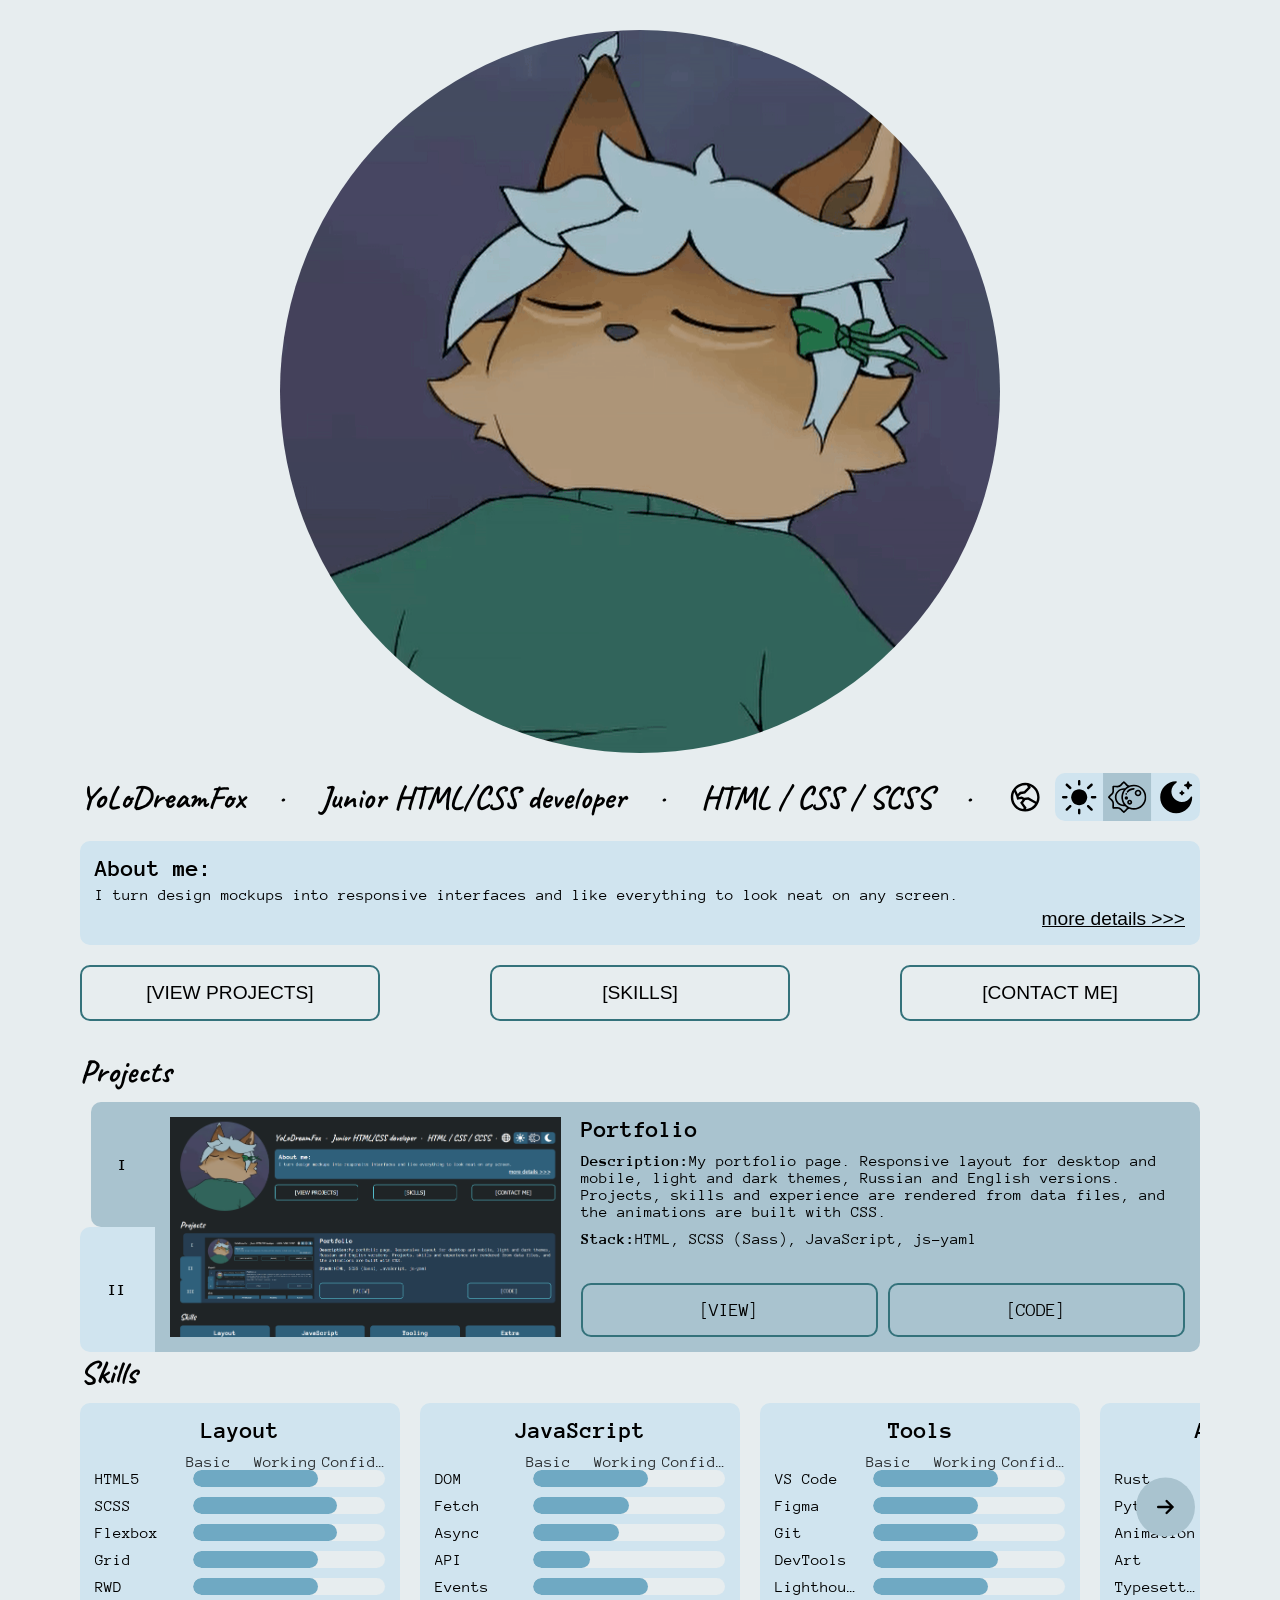
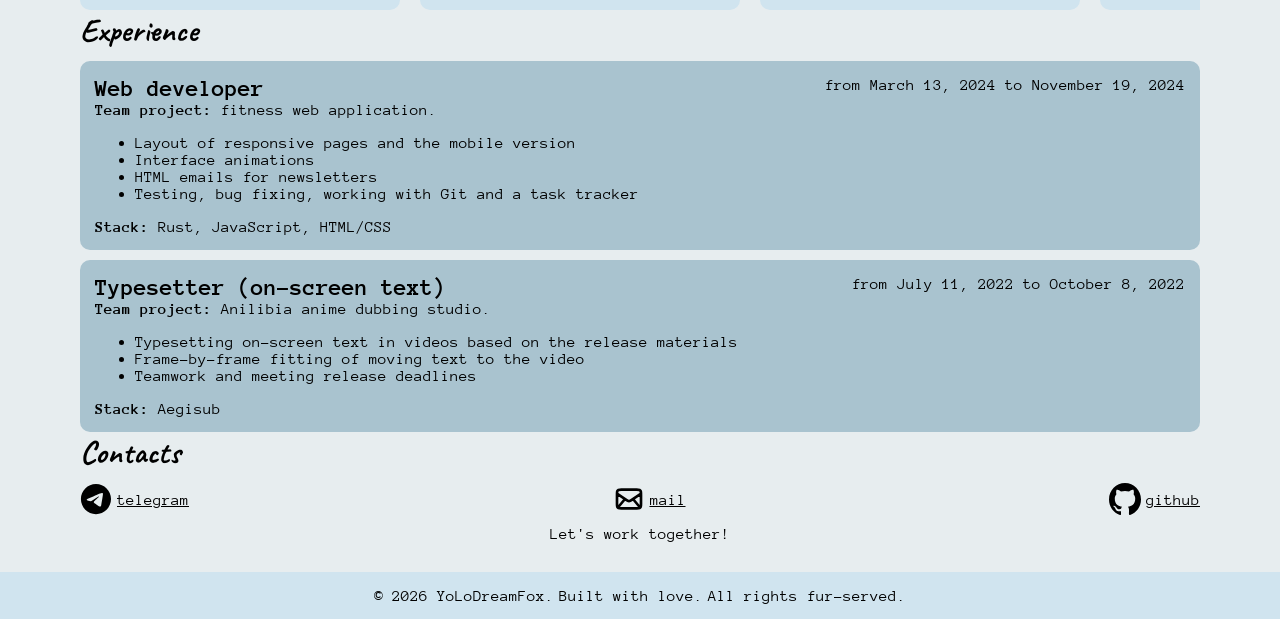
==== commit bd9e983d: "update date 2" ====
--- a/index.html
+++ b/index.html
@@ -3,9 +3,10 @@
 <head>
     <meta charset="UTF-8">
     <meta name="viewport" content="width=device-width, initial-scale=1.0">
+    <meta name="description" content="Portfolio of YoLoDreamFox, a junior HTML/CSS developer: responsive layouts, SCSS and JavaScript projects, skills and experience. In English and Russian." />
     <meta property="og:type" content="website" />
-    <meta property="og:title" content="YoLoDreamFox">
-    <meta property="og:description" content="I turn design mockups into responsive interfaces and like everything to look neat on any screen.">
+    <meta property="og:title" content="YoLoDreamFox: junior HTML/CSS developer portfolio">
+    <meta property="og:description" content="Portfolio of YoLoDreamFox, a junior HTML/CSS developer: responsive layouts, SCSS and JavaScript projects, skills and experience. In English and Russian.">
     <meta property="og:image" content="https://yolodreamfox.github.io/portfolio/data/picture/image.jpg">
     <meta property="og:url" content="https://yolodreamfox.github.io/portfolio/">
     <meta http-equiv="Content-Security-Policy" content="default-src 'self'; script-src 'self' 'sha256-C7+B9muRBiUinkUi8B8FIMikNj+4cM0jaPWNjyA8dVM=' 'sha256-vvt4KWwuNr51XfE5m+hzeNEGhiOfZzG97ccfqGsPwvE='; style-src 'self' 'unsafe-hashes' 'sha256-ZYmAo0zec5qwMX24pLcJ+bhti9XclFkkDIpr7CYaHZo=' 'sha256-lageY5Sfz8bBOI7mPefv7GDHoIgY/y6hCIyC4Nb0Vug='; base-uri 'self'; object-src 'none';">
@@ -33,18 +34,19 @@
     <link rel="modulepreload" href="js/language.js">
     <link rel="modulepreload" href="data/data.js">
     <script type="module" src="js/main.js"></script>
-    <title data-i18n="portfolio">Potfolio</title>
+    <title data-i18n="portfolio">YoLoDreamFox: junior HTML/CSS developer portfolio</title>
 </head>
 <body>
     <div class="all_content">
         <header>
             <div class="avatar">
-                <img src="data/picture/avatar_low.webp" class="progressive_load" fetchpriority="high" data-src="data/picture/avatar.webp" data-i18n="header_alt_avatar" alt="___"></img>
+                <img src="data/picture/avatar_low.webp" class="progressive_load" fetchpriority="high" data-src="data/picture/avatar.webp" data-i18n="header_alt_avatar" alt=""></img>
             </div>
             <div>
                 <div class="main">
                     <div class="nickname">
                         <h1 data-i18n="portfolio_nickname">nickname</h1>
+                        <h1 data-i18n="portfolio_nickname_short">nickname</h1>
                     </div>
                     <div class="title">
                         <h1 data-i18n="portfolio_title">title</h1>
@@ -109,6 +111,7 @@
                 </div>
             </div>
         </header>
+        <main>
             <div class="projects" id="project">
                 <h1 data-i18n="h1_project">project</h1>
                 <div>
@@ -121,10 +124,10 @@
                             <input type="radio" name="project" value="project_2">
                             <span class="custom_radio">II</span>
                         </label>
-                        <label class="project_radio_label">
+                        <!-- <label class="project_radio_label">
                             <input type="radio" name="project" value="project_3">
                             <span class="custom_radio">III</span>
-                        </label>
+                        </label> -->
                     </div>
                     <div class="main" id="main_projects">
                     </div>
@@ -158,18 +161,19 @@
                     <p data-i18n="the_end_contact">lets</p>
                 </div>
             </div>
-        <dialog id="more_info">
-            <div>
-                <form method="dialog">
-                    <button class="cross" data-i18n="aria_label_cross" aria-label="">
-                        <app-icon name="cross" aria-hidden="true"></app-icon>
-                    </button>
-                </form>
-                <p data-i18n="header_aboutme_full_text_1"></p>
-                <p data-i18n="header_aboutme_full_text_2"></p>
-                <p data-i18n="header_aboutme_full_text_3"></p>
-            </div>
-        </dialog>
+            <dialog id="more_info">
+                <div>
+                    <form method="dialog">
+                        <button class="cross" data-i18n="aria_label_cross" aria-label="">
+                            <app-icon name="cross" aria-hidden="true"></app-icon>
+                        </button>
+                    </form>
+                    <p data-i18n="header_aboutme_full_text_1"></p>
+                    <p data-i18n="header_aboutme_full_text_2"></p>
+                    <p data-i18n="header_aboutme_full_text_3"></p>
+                </div>
+            </dialog>
+        </main>
     </div>
     <footer>
         <p><span>&copy;</span><span data-i18n="footer_copyright">name</span></p>
--- a/css/main.min.css
+++ b/css/main.min.css
@@ -1 +1 @@
-body,html{--bg-color: rgb(231, 237, 239);--text-color: rgb(0, 0, 0);--block-one-color: rgb(208, 228, 239);--block-two-color: rgb(169, 195, 207);--button-color: rgb(52, 114, 123);--button-text-color: rgb(255, 255, 255);--progress-bar-color: rgb(111, 169, 195);--progress-bar-level: 0%;--sparkle-x: 0%;--sparkle-y: 0%;--sparkle-delay: 000ms;--sparkle-duration: 000ms;--glow-delay: 000ms;color-scheme:light dark;font-family:"Anonymous Pro",monospace;background:var(--bg-color);color:var(--text-color);font-size:1em;padding:0;margin:0}*{-webkit-box-sizing:border-box;box-sizing:border-box}body{height:100%;display:grid;grid-template-rows:1fr auto;min-height:100vh}body>div.all_content{min-width:0;min-height:0;padding:0 6.25%;margin-top:30px;display:-webkit-box;display:-ms-flexbox;display:flex;-webkit-box-orient:vertical;-webkit-box-direction:normal;-ms-flex-direction:column;flex-direction:column;gap:30px}@media(prefers-color-scheme: dark){body,html{--bg-color: rgb(31, 36, 38);--text-color: rgb(255, 255, 255);--block-one-color: rgb(47, 96, 123);--block-two-color: rgb(38, 61, 81);--button-color: rgb(92, 211, 228);--button-text-color: rgb(0, 0, 0);--progress-bar-color: rgb(111, 169, 195)}}html[data-theme=light],html[data-theme=light] body{--bg-color: rgb(231, 237, 239);--text-color: rgb(0, 0, 0);--block-one-color: rgb(208, 228, 239);--block-two-color: rgb(169, 195, 207);--button-color: rgb(52, 114, 123);--button-text-color: rgb(255, 255, 255);--progress-bar-color: rgb(111, 169, 195)}html[data-theme=light] span.target_theme{left:0% !important;-webkit-transform:translateX(0%) !important;transform:translateX(0%) !important}html[data-theme=dark],html[data-theme=dark] body{--bg-color: rgb(31, 36, 38);--text-color: rgb(255, 255, 255);--block-one-color: rgb(47, 96, 123);--block-two-color: rgb(38, 61, 81);--button-color: rgb(92, 211, 228);--button-text-color: rgb(0, 0, 0);--progress-bar-color: rgb(111, 169, 195)}html[data-theme=dark] span.target_theme{left:100% !important;-webkit-transform:translateX(-100%) !important;transform:translateX(-100%) !important}.invisible{display:none !important}@font-face{font-family:"Caveat";src:url("../libs/font/Caveat/Caveat-Regular.woff2") format("woff2");font-weight:400;font-style:normal;font-display:swap}@font-face{font-family:"Caveat";src:url("../libs/font/Caveat/Caveat-Medium.woff2") format("woff2");font-weight:500;font-style:normal;font-display:swap}@font-face{font-family:"Caveat";src:url("../libs/font/Caveat/Caveat-SemiBold.woff2") format("woff2");font-weight:600;font-style:normal;font-display:swap}@font-face{font-family:"Caveat";src:url("../libs/font/Caveat/Caveat-Bold.woff2") format("woff2");font-weight:700;font-style:normal;font-display:swap}@font-face{font-family:"Anonymous Pro";src:url("../libs/font/Anonymous Pro/AnonymousPro-Regular.woff2") format("woff2");font-weight:400;font-style:normal;font-display:swap}@font-face{font-family:"Anonymous Pro";src:url("../libs/font/Anonymous Pro/AnonymousPro-Italic.woff2") format("woff2");font-weight:400;font-style:italic;font-display:swap}@font-face{font-family:"Anonymous Pro";src:url("../libs/font/Anonymous Pro/AnonymousPro-Bold.woff2") format("woff2");font-weight:700;font-style:normal;font-display:swap}@font-face{font-family:"Anonymous Pro";src:url("../libs/font/Anonymous Pro/AnonymousPro-BoldItalic.woff2") format("woff2");font-weight:700;font-style:italic;font-display:swap}@-webkit-keyframes glow{0%{left:-100%}100%{left:100%}}@keyframes glow{0%{left:-100%}100%{left:100%}}@-webkit-keyframes sparkleOpacity{0%,20%,40%,60%,80%,100%{opacity:0}10%,30%,50%,70%,90%{opacity:1}}@keyframes sparkleOpacity{0%,20%,40%,60%,80%,100%{opacity:0}10%,30%,50%,70%,90%{opacity:1}}@-webkit-keyframes sparkleMove{0%,100%{left:mod(var(--sparkle-x)*8161,100%);top:mod(var(--sparkle-y)*8161,100%)}20%{left:mod(var(--sparkle-x)*1213,100%);top:mod(var(--sparkle-y)*1213,100%)}40%{left:mod(var(--sparkle-x)*8329,100%);top:mod(var(--sparkle-y)*8329,100%)}60%{left:mod(var(--sparkle-x)*2897,100%);top:mod(var(--sparkle-y)*2897,100%)}80%{left:mod(var(--sparkle-x)*7297,100%);top:mod(var(--sparkle-y)*7297,100%)}}@keyframes sparkleMove{0%,100%{left:mod(var(--sparkle-x)*8161,100%);top:mod(var(--sparkle-y)*8161,100%)}20%{left:mod(var(--sparkle-x)*1213,100%);top:mod(var(--sparkle-y)*1213,100%)}40%{left:mod(var(--sparkle-x)*8329,100%);top:mod(var(--sparkle-y)*8329,100%)}60%{left:mod(var(--sparkle-x)*2897,100%);top:mod(var(--sparkle-y)*2897,100%)}80%{left:mod(var(--sparkle-x)*7297,100%);top:mod(var(--sparkle-y)*7297,100%)}}@-webkit-keyframes moveArrow{0%,100%{-webkit-transform:translateX(var(--bias-arrow));transform:translateX(var(--bias-arrow))}50%{-webkit-transform:translateX(calc(var(--bias-arrow) * -1));transform:translateX(calc(var(--bias-arrow) * -1))}}@keyframes moveArrow{0%,100%{-webkit-transform:translateX(var(--bias-arrow));transform:translateX(var(--bias-arrow))}50%{-webkit-transform:translateX(calc(var(--bias-arrow) * -1));transform:translateX(calc(var(--bias-arrow) * -1))}}@media(prefers-reduced-motion: reduce){.meter>*>.glow{-webkit-animation:none;animation:none}.meter .sparkle{left:var(--sparkle-x);top:var(--sparkle-y);-webkit-animation:sparkleMove none,sparkleOpacity calc(var(--sparkle-duration)*5) var(--sparkle-delay) infinite;animation:sparkleMove none,sparkleOpacity calc(var(--sparkle-duration)*5) var(--sparkle-delay) infinite}button.original,a.original{background-color:rgba(0,0,0,0);-webkit-transition:color .4s ease-in-out,background-color .4s ease-in-out;transition:color .4s ease-in-out,background-color .4s ease-in-out}button.original span,a.original span{-webkit-transition:none;transition:none}button.original:hover,a.original:hover{color:var(--button-text-color);background-color:var(--button-color) !important}button.original:hover span,a.original:hover span{width:unset;height:unset}button.original:active,a.original:active{background-color:unset}}@layer import, main, mobileStyles;@layer import{body,html{--standart-padding: 15px;--standart-gap-small: 5px;--standart-gap-medium: 10px;--standart-gap-large: 20px;--standart-border-radius: 10px;--max-width-button: 300px;--icon-size: 1em}}@layer main{dialog{padding:0;border:0;background:var(--bg-color);color:var(--text-color)}body:has(dialog[open]:modal){overflow:hidden;scrollbar-gutter:stable}img{width:100%;height:100%}h1{font-family:"Caveat",cursive;font-size:2em}h1::first-letter{text-transform:uppercase}h2{font-size:1.5em}h1,h2,p,a{color:inherit;margin:0}button{z-index:1;background:0;overflow:hidden;position:relative;border-radius:var(--standart-border-radius);font-size:1.2em;--icon-size: 1.2em;padding:var(--standart-padding);cursor:pointer;color:var(--text-color);-webkit-transition:all .2s ease-in-out;transition:all .2s ease-in-out}a{z-index:1;overflow:hidden;position:relative;text-decoration:none;display:-webkit-box;display:-ms-flexbox;display:flex;gap:var(--standart-gap-small);-webkit-transition:all .2s ease-in-out;transition:all .2s ease-in-out}a>span{-ms-flex-line-pack:center;align-content:center;text-decoration:underline}a>i{font-size:1.5em}a:hover{color:var(--button-color)}svg{width:100%;height:100%}button.original,a.original{position:relative;display:block;overflow:hidden;width:100%;text-transform:uppercase;border:2px solid var(--button-color);color:var(--text-color);-webkit-transition:color .4s ease-in-out;transition:color .4s ease-in-out;z-index:1}button.original span,a.original span{position:absolute;display:block;width:0;height:0;border-radius:50%;background-color:var(--button-color);-webkit-transition:width .4s ease-in-out,height .4s ease-in-out;transition:width .4s ease-in-out,height .4s ease-in-out;-webkit-transform:translate(-50%, -50%);transform:translate(-50%, -50%);z-index:-1}button.original:hover,a.original:hover{color:var(--button-text-color)}button.original:hover span,a.original:hover span{width:225%;height:562.5px}button.original:active,a.original:active{background-color:var(--button-color)}.meter>*>.glow{position:absolute;top:0;left:-100%;height:100%;width:100%;background:-webkit-gradient(linear, left top, right top, from(rgba(255, 255, 255, 0)), color-stop(50%, rgba(255, 255, 255, 0.3)), to(rgba(255, 255, 255, 0)));background:linear-gradient(to right, rgba(255, 255, 255, 0) 0%, rgba(255, 255, 255, 0.3) 50%, rgba(255, 255, 255, 0) 100%);-webkit-animation:glow 2s var(--glow-delay) infinite;animation:glow 2s var(--glow-delay) infinite}.meter .sparkle{position:absolute;width:5px;height:5px;background-color:#fff;border-radius:50%;opacity:0;-webkit-animation:sparkleMove var(--sparkle-duration) var(--sparkle-delay) infinite,sparkleOpacity var(--sparkle-duration) var(--sparkle-delay) infinite;animation:sparkleMove var(--sparkle-duration) var(--sparkle-delay) infinite,sparkleOpacity var(--sparkle-duration) var(--sparkle-delay) infinite;-webkit-animation-timing-function:steps(1),linear;animation-timing-function:steps(1),linear}.projects,.skills,.experience,.contacts{display:-webkit-box;display:-ms-flexbox;display:flex;-webkit-box-orient:vertical;-webkit-box-direction:normal;-ms-flex-direction:column;flex-direction:column;gap:var(--standart-gap-medium)}header{display:-webkit-box;display:-ms-flexbox;display:flex;gap:var(--standart-gap-large);-webkit-box-align:center;-ms-flex-align:center;align-items:center}header .avatar{width:320px;aspect-ratio:1/1;min-width:320px;min-height:100%;margin:0}header .avatar>img{border-radius:100%}header>:not(:first-child){display:-webkit-box;display:-ms-flexbox;display:flex;-webkit-box-orient:vertical;-webkit-box-direction:normal;-ms-flex-direction:column;flex-direction:column;gap:var(--standart-gap-large);width:100%}header>:not(:first-child)>.main{display:-webkit-box;display:-ms-flexbox;display:flex;gap:var(--standart-gap-small);-webkit-box-align:center;-ms-flex-align:center;align-items:center;-webkit-box-pack:justify;-ms-flex-pack:justify;justify-content:space-between}header>:not(:first-child)>.main>*:not(:last-child){display:contents}header>:not(:first-child)>.main>*:not(:last-child)::after{font-family:"Caveat",cursive;font-size:2em;content:".";display:block;position:relative;top:-5px}header>:not(:first-child)>.main>.function_buttons{display:-webkit-box;display:-ms-flexbox;display:flex;gap:var(--standart-gap-medium)}header>:not(:first-child)>.main>.function_buttons>*:first-child{display:-webkit-box;display:-ms-flexbox;display:flex}header>:not(:first-child)>.main>.function_buttons>button,header>:not(:first-child)>.main>.function_buttons>*>button{line-height:0;--icon-size: 2em;background:none;padding:0;border:0;color:var(--text-color)}header>:not(:first-child)>.main>.function_buttons>button:hover,header>:not(:first-child)>.main>.function_buttons>button:has(+ul:hover),header>:not(:first-child)>.main>.function_buttons>*>button:hover,header>:not(:first-child)>.main>.function_buttons>*>button:has(+ul:hover){color:var(--button-color)}header>:not(:first-child)>.main>.function_buttons>*{margin:auto;position:relative}header>:not(:first-child)>.main>.function_buttons>*>ul.dropdown_menu{z-index:2;overflow:hidden;border:0;right:0;top:100%;padding:0;margin:0;border-radius:var(--standart-border-radius);line-height:normal;font-size:unset;position:absolute;background:var(--block-two-color);display:-webkit-box;display:-ms-flexbox;display:flex;-webkit-box-orient:vertical;-webkit-box-direction:normal;-ms-flex-direction:column;flex-direction:column;list-style-type:none}header>:not(:first-child)>.main>.function_buttons>*>ul.dropdown_menu>li>button{border:0;display:-webkit-box;display:-ms-flexbox;display:flex;gap:var(--standart-gap-small);font-size:1em;--icon-size: 1em;border-radius:0;background:none}header>:not(:first-child)>.main>.function_buttons>*>ul.dropdown_menu>li>button:hover{background:rgba(0,0,0,.2)}header>:not(:first-child)>.main>.function_buttons>.theme{display:grid;overflow:hidden;border-radius:var(--standart-border-radius);background:var(--block-one-color);grid-template-columns:repeat(3, 1fr)}header>:not(:first-child)>.main>.function_buttons>.theme>button{z-index:1;padding:5px}header>:not(:first-child)>.main>.function_buttons>.theme>button>app-icon{pointer-events:none}header>:not(:first-child)>.main>.function_buttons>.theme>span{left:50%;width:33%;height:100%;position:absolute;-webkit-transform:translateX(-50%);transform:translateX(-50%);background:var(--block-two-color);-webkit-transition:left .3s ease,-webkit-transform .3s ease;transition:left .3s ease,-webkit-transform .3s ease;transition:left .3s ease,transform .3s ease;transition:left .3s ease,transform .3s ease,-webkit-transform .3s ease}header>:not(:first-child)>.about_me{display:-webkit-box;display:-ms-flexbox;display:flex;-webkit-box-orient:vertical;-webkit-box-direction:normal;-ms-flex-direction:column;flex-direction:column;gap:var(--standart-gap-small);background:var(--block-one-color);padding:var(--standart-padding);border-radius:var(--standart-border-radius)}header>:not(:first-child)>.about_me button{text-decoration:underline;border-radius:0;margin-left:auto;background:none;padding:0;border:0}header>:not(:first-child)>.about_me button:hover{color:var(--button-color)}header>:not(:first-child)>.forward{display:-webkit-box;display:-ms-flexbox;display:flex;gap:var(--standart-gap-small);width:100%;-webkit-box-pack:justify;-ms-flex-pack:justify;justify-content:space-between}header>:not(:first-child)>.forward>*{width:100%;max-width:var(--max-width-button)}.projects>:not(:first-child){display:-webkit-box;display:-ms-flexbox;display:flex}.projects>:not(:first-child)>.selector{width:80px;display:-webkit-box;display:-ms-flexbox;display:flex;-webkit-box-orient:vertical;-webkit-box-direction:normal;-ms-flex-direction:column;flex-direction:column;-webkit-box-pack:center;-ms-flex-pack:center;justify-content:center}.projects>:not(:first-child)>.selector>*{background:var(--block-one-color)}.projects>:not(:first-child)>.selector>label{width:100%;height:100%;font-weight:bold;text-align:center;-ms-flex-item-align:end;align-self:flex-end;-ms-flex-line-pack:center;align-content:center;padding:var(--standart-padding) 0;border-radius:var(--standart-border-radius) 0 0 var(--standart-border-radius);-webkit-transition:width .2s ease-in-out,background-color .2s ease-in-out;transition:width .2s ease-in-out,background-color .2s ease-in-out}.projects>:not(:first-child)>.selector>label:has(input:checked){width:85%;background-color:var(--block-two-color)}.projects>:not(:first-child)>.selector>label>input{display:none}.projects>:not(:first-child)>.main{width:100%}.projects>:not(:first-child)>.main>*{display:-webkit-box;display:-ms-flexbox;display:flex;gap:var(--standart-gap-large);background:var(--block-two-color);padding:var(--standart-padding);border-radius:0 var(--standart-border-radius) var(--standart-border-radius) 0}.projects>:not(:first-child)>.main>*>.picture{aspect-ratio:16/9;-ms-flex-item-align:center;align-self:center;min-height:220px;max-height:220px;margin:0}.projects>:not(:first-child)>.main>*>:last-child{display:-webkit-box;display:-ms-flexbox;display:flex;-webkit-box-orient:vertical;-webkit-box-direction:normal;-ms-flex-direction:column;flex-direction:column;gap:var(--standart-gap-medium);width:100%}.projects>:not(:first-child)>.main>*>:last-child .description,.projects>:not(:first-child)>.main>*>:last-child .stack{display:block}.projects>:not(:first-child)>.main>*>:last-child .description>:first-child,.projects>:not(:first-child)>.main>*>:last-child .stack>:first-child{font-weight:bold}.projects>:not(:first-child)>.main>*>:last-child .description>*,.projects>:not(:first-child)>.main>*>:last-child .stack>*{display:inline}.projects>:not(:first-child)>.main>*>:last-child .buttons{display:-webkit-box;display:-ms-flexbox;display:flex;margin-top:auto;gap:var(--standart-gap-medium);-webkit-box-pack:justify;-ms-flex-pack:justify;justify-content:space-between}.projects>:not(:first-child)>.main>*>:last-child .buttons>a{text-align:center;max-width:var(--max-width-button);-webkit-box-pack:center;-ms-flex-pack:center;justify-content:center;width:100%;background:none;border:2px solid var(--button-color);border-radius:var(--standart-border-radius);font-size:1.2em;padding:var(--standart-padding)}.projects>:not(:first-child)>.main>*>:last-child .buttons:has(>.invisible){-webkit-box-pack:center;-ms-flex-pack:center;justify-content:center}.skills>*{position:relative}.skills>*>*>.control_button{top:50%;position:absolute;border-radius:100%;-webkit-transform:translateY(-50%);transform:translateY(-50%);background:var(--block-two-color);padding:var(--standart-padding);border:0;--icon-size: 1.5em}.skills>*>*>.control_button:hover{color:var(--button-color)}.skills>*>*>.control_button.left{left:5px;--bias-arrow: 5%}.skills>*>*>.control_button.right{right:5px;--bias-arrow: -5%}.skills>*>*>.control_button:hover app-icon{-webkit-animation:moveArrow .5s infinite;animation:moveArrow .5s infinite}.skills>*>*>.control_button>*{display:-webkit-box;display:-ms-flexbox;display:flex}.skills>*>.main{-webkit-box-pack:justify;-ms-flex-pack:justify;justify-content:space-between;-ms-scroll-snap-type:x mandatory;scroll-snap-type:x mandatory;scrollbar-width:none;position:relative;overflow:scroll;display:-webkit-box;display:-ms-flexbox;display:flex;gap:var(--standart-gap-large)}.skills>*>.main::-webkit-scrollbar{display:none}.skills>*>.main .card{display:-webkit-box;display:-ms-flexbox;display:flex;-webkit-box-orient:vertical;-webkit-box-direction:normal;-ms-flex-direction:column;flex-direction:column;gap:var(--standart-gap-medium);background:var(--block-one-color);padding:var(--standart-padding);border-radius:var(--standart-border-radius);width:100%;min-width:300px;max-width:400px;scroll-snap-align:center}.skills>*>.main .card>h2{text-align:center}.skills>*>.main .card>.all>label{display:grid;gap:var(--standart-gap-medium);grid-template-rows:1fr;grid-template-columns:1fr 3fr;opacity:.8}.skills>*>.main .card>.all>label::before{content:""}.skills>*>.main .card>.all>label .info{display:-webkit-box;display:-ms-flexbox;display:flex;gap:var(--standart-gap-small);-webkit-box-pack:justify;-ms-flex-pack:justify;justify-content:space-between}.skills>*>.main .card>.all>label .info>p{width:100%;text-align:center}.skills>*>.main .card>.all>label .info>p:first-child{text-align:start}.skills>*>.main .card>.all>label .info>p:last-child{text-align:end}.skills>*>.main .card>.all>.all_bars{display:-webkit-box;display:-ms-flexbox;display:flex;-webkit-box-orient:vertical;-webkit-box-direction:normal;-ms-flex-direction:column;flex-direction:column;gap:var(--standart-gap-medium)}.skills>*>.main .card>.all>.all_bars>.progress_bar{display:grid;gap:var(--standart-gap-medium);grid-template-rows:1fr;grid-template-columns:1fr 3fr}.skills>*>.main .card>.all>.all_bars>.progress_bar>p{white-space:nowrap;overflow:hidden;text-overflow:ellipsis}.skills>*>.main .card>.cool_button{width:100%}.experience>.all_exp{display:-webkit-box;display:-ms-flexbox;display:flex;-webkit-box-orient:vertical;-webkit-box-direction:normal;-ms-flex-direction:column;flex-direction:column;gap:var(--standart-gap-medium)}.experience>.all_exp>.work{background:var(--block-two-color);padding:var(--standart-padding);border-radius:var(--standart-border-radius)}.experience>.all_exp>.work>*:first-child{display:-webkit-box;display:-ms-flexbox;display:flex;-webkit-box-pack:justify;-ms-flex-pack:justify;justify-content:space-between}.experience>.all_exp>.work>*:first-child>*{position:relative;cursor:pointer}.experience>.all_exp>.work>*:first-child>*>.time_diff{position:absolute;bottom:125%;left:50%;-webkit-transform:translateX(-50%);transform:translateX(-50%);width:-webkit-max-content;width:-moz-max-content;width:max-content;padding:var(--standart-padding);background-color:var(--block-one-color);color:var(--text-color);border-radius:var(--standart-border-radius);-webkit-box-shadow:0 4px 10px rgba(0,0,0,.2);box-shadow:0 4px 10px rgba(0,0,0,.2);opacity:0;visibility:hidden;-webkit-transition:opacity .3s ease .4s,visibility .3s ease .4s;transition:opacity .3s ease .4s,visibility .3s ease .4s}.experience>.all_exp>.work>*:first-child>*:hover>.time_diff{opacity:1;visibility:visible}.experience>.all_exp>.work>.description .info,.experience>.all_exp>.work>.description .stack{display:block}.experience>.all_exp>.work>.description .info>:first-child,.experience>.all_exp>.work>.description .stack>:first-child{font-weight:bold}.experience>.all_exp>.work>.description .info>*,.experience>.all_exp>.work>.description .stack>*{display:inline}.contacts>.main{display:-webkit-box;display:-ms-flexbox;display:flex;gap:var(--standart-gap-large);-webkit-box-pack:justify;-ms-flex-pack:justify;justify-content:space-between}.contacts>.main>.contact{--icon-size: 2em}.contacts>*:last-child{text-align:center}footer{display:-webkit-box;display:-ms-flexbox;display:flex;margin-top:30px;-webkit-box-pack:center;-ms-flex-pack:center;justify-content:center;gap:var(--standart-gap-small);background:var(--block-one-color);padding:var(--standart-padding)}footer>p::after{content:"."}dialog{border-radius:var(--standart-border-radius)}dialog>div{padding:var(--standart-padding);background:var(--block-one-color);display:-webkit-box;display:-ms-flexbox;display:flex;max-width:var(--max-width-button);-webkit-box-orient:vertical;-webkit-box-direction:normal;-ms-flex-direction:column;flex-direction:column}dialog>div>*:first-child{margin-left:auto}dialog>div .cross{border:0;padding:0}dialog>div .cross:hover{color:var(--button-color)}.meter{position:relative;width:100%;height:100%;background-color:var(--bg-color);border-radius:15px;overflow:hidden}.meter>.fill{display:block;height:100%;width:var(--progress-bar-level);background-color:var(--progress-bar-color);position:relative;border-radius:15px;overflow:hidden}}@layer mobileStyles{@media(max-width: 1460px){header{-webkit-box-orient:vertical;-webkit-box-direction:normal;-ms-flex-direction:column;flex-direction:column}header>.avatar{width:720px;min-width:720px;min-height:-webkit-fit-content;min-height:-moz-fit-content;min-height:fit-content}}@media(max-width: 1080px){body,html{--standart-padding: 10px;--max-width-button: unset}h1{text-align:center}header{-webkit-box-orient:vertical;-webkit-box-direction:normal;-ms-flex-direction:column;flex-direction:column}header>.avatar{width:100%;min-width:100%;min-height:-webkit-fit-content;min-height:-moz-fit-content;min-height:fit-content}header>:not(:first-child)>.main{display:grid;grid-template-rows:1fr 1fr 1fr;grid-template-columns:1fr auto 1fr}header>:not(:first-child)>.main>.nickname>h1{-webkit-box-ordinal-group:2;-ms-flex-order:1;order:1}header>:not(:first-child)>.main>.nickname::after{-webkit-box-ordinal-group:3;-ms-flex-order:2;order:2}header>:not(:first-child)>.main>.title,header>:not(:first-child)>.main>.tags{display:block;-webkit-box-ordinal-group:5;-ms-flex-order:4;order:4;grid-column:span 3;text-align:center}header>:not(:first-child)>.main>.title::after,header>:not(:first-child)>.main>.tags::after{display:none}header>:not(:first-child)>.main>.tags{-webkit-box-ordinal-group:6;-ms-flex-order:5;order:5}header>:not(:first-child)>.main>.function_buttons{-webkit-box-ordinal-group:4;-ms-flex-order:3;order:3}header>:not(:first-child)>.main>.function_buttons>*>button{--icon-size: 1.5em}header>:not(:first-child)>.main>.function_buttons>*>ul.dropdown_menu{right:unset;-webkit-transform:translateX(-50%);transform:translateX(-50%);left:50%}header>:not(:first-child)>.forward{-webkit-box-orient:vertical;-webkit-box-direction:normal;-ms-flex-direction:column;flex-direction:column;gap:var(--standart-gap-medium)}.projects>:not(:first-child){-webkit-box-orient:vertical;-webkit-box-direction:normal;-ms-flex-direction:column;flex-direction:column}.projects>:not(:first-child)>.selector{width:100%;-webkit-box-orient:unset;-webkit-box-direction:unset;-ms-flex-direction:unset;flex-direction:unset;height:60px}.projects>:not(:first-child)>.selector>label{padding:0 var(--standart-padding);border-radius:var(--standart-border-radius) var(--standart-border-radius) 0 0}.projects>:not(:first-child)>.selector>label:has(input:checked){width:100%;height:85%}.projects>:not(:first-child)>.main>*{-webkit-box-orient:vertical;-webkit-box-direction:normal;-ms-flex-direction:column;flex-direction:column;gap:var(--standart-gap-medium);border-radius:0 0 var(--standart-border-radius) var(--standart-border-radius)}.projects>:not(:first-child)>.main>*>.picture{min-height:unset;max-height:unset;width:100%}.projects>:not(:first-child)>.main>*>* h2{-ms-flex-item-align:center;align-self:center}.projects>:not(:first-child)>.main>*>*>.buttons{-webkit-box-orient:vertical;-webkit-box-direction:normal;-ms-flex-direction:column;flex-direction:column}.skills>*>.main{-webkit-box-orient:vertical;-webkit-box-direction:normal;-ms-flex-direction:column;flex-direction:column;-webkit-box-align:center;-ms-flex-align:center;align-items:center}.experience>.all_exp>.work{gap:var(--standart-gap-large);display:-webkit-box;display:-ms-flexbox;display:flex;-webkit-box-orient:vertical;-webkit-box-direction:normal;-ms-flex-direction:column;flex-direction:column}.experience>.all_exp>.work>*:first-child{-webkit-box-orient:vertical;-webkit-box-direction:normal;-ms-flex-direction:column;flex-direction:column;text-align:center}.experience>.all_exp>.work>*:first-child>h2{text-wrap:balance}.experience>.all_exp>.work>*:first-child>*>.time>p{gap:var(--standart-gap-small);display:-webkit-box;display:-ms-flexbox;display:flex;-ms-flex-wrap:wrap;flex-wrap:wrap;-webkit-box-pack:center;-ms-flex-pack:center;justify-content:center}.experience>.all_exp>.work>.description{gap:var(--standart-gap-medium);display:-webkit-box;display:-ms-flexbox;display:flex;-webkit-box-orient:vertical;-webkit-box-direction:normal;-ms-flex-direction:column;flex-direction:column}.experience>.all_exp>.work>.description>*>ul{margin:0}.contacts>.main{display:-webkit-box;display:-ms-flexbox;display:flex;-webkit-box-orient:vertical;-webkit-box-direction:normal;-ms-flex-direction:column;flex-direction:column;-webkit-box-align:center;-ms-flex-align:center;align-items:center}footer{-webkit-box-orient:vertical;-webkit-box-direction:normal;-ms-flex-direction:column;flex-direction:column;-webkit-box-align:center;-ms-flex-align:center;align-items:center}footer>p::after{display:none}dialog>div .cross{--icon-size: 1.5em}}}@media(prefers-reduced-motion: reduce){.skills>*>*>.control_button:hover i{-webkit-animation:none;animation:none}}+body,html{--bg-color: rgb(231, 237, 239);--text-color: rgb(0, 0, 0);--block-one-color: rgb(208, 228, 239);--block-two-color: rgb(169, 195, 207);--button-color: rgb(52, 114, 123);--button-text-color: rgb(255, 255, 255);--progress-bar-color: rgb(111, 169, 195);--progress-bar-level: 0%;--sparkle-x: 0%;--sparkle-y: 0%;--sparkle-delay: 000ms;--sparkle-duration: 000ms;--glow-delay: 000ms;color-scheme:light dark;font-family:"Anonymous Pro",monospace;background:var(--bg-color);color:var(--text-color);font-size:1em;padding:0;margin:0}*{-webkit-box-sizing:border-box;box-sizing:border-box}body{height:100%;display:grid;grid-template-rows:1fr auto;min-height:100vh}body>div.all_content{min-width:0;min-height:0;padding:0 6.25%;margin-top:30px;display:-webkit-box;display:-ms-flexbox;display:flex;-webkit-box-orient:vertical;-webkit-box-direction:normal;-ms-flex-direction:column;flex-direction:column;gap:30px}@media(prefers-color-scheme: dark){body,html{--bg-color: rgb(31, 36, 38);--text-color: rgb(255, 255, 255);--block-one-color: rgb(47, 96, 123);--block-two-color: rgb(38, 61, 81);--button-color: rgb(92, 211, 228);--button-text-color: rgb(0, 0, 0);--progress-bar-color: rgb(111, 169, 195)}}html[data-theme=light],html[data-theme=light] body{--bg-color: rgb(231, 237, 239);--text-color: rgb(0, 0, 0);--block-one-color: rgb(208, 228, 239);--block-two-color: rgb(169, 195, 207);--button-color: rgb(52, 114, 123);--button-text-color: rgb(255, 255, 255);--progress-bar-color: rgb(111, 169, 195)}html[data-theme=light] span.target_theme{left:0% !important;-webkit-transform:translateX(0%) !important;transform:translateX(0%) !important}html[data-theme=dark],html[data-theme=dark] body{--bg-color: rgb(31, 36, 38);--text-color: rgb(255, 255, 255);--block-one-color: rgb(47, 96, 123);--block-two-color: rgb(38, 61, 81);--button-color: rgb(92, 211, 228);--button-text-color: rgb(0, 0, 0);--progress-bar-color: rgb(111, 169, 195)}html[data-theme=dark] span.target_theme{left:100% !important;-webkit-transform:translateX(-100%) !important;transform:translateX(-100%) !important}.invisible{display:none !important}@font-face{font-family:"Caveat";src:url("../libs/font/Caveat/Caveat-Regular.woff2") format("woff2");font-weight:400;font-style:normal;font-display:swap}@font-face{font-family:"Caveat";src:url("../libs/font/Caveat/Caveat-Medium.woff2") format("woff2");font-weight:500;font-style:normal;font-display:swap}@font-face{font-family:"Caveat";src:url("../libs/font/Caveat/Caveat-SemiBold.woff2") format("woff2");font-weight:600;font-style:normal;font-display:swap}@font-face{font-family:"Caveat";src:url("../libs/font/Caveat/Caveat-Bold.woff2") format("woff2");font-weight:700;font-style:normal;font-display:swap}@font-face{font-family:"Anonymous Pro";src:url("../libs/font/Anonymous Pro/AnonymousPro-Regular.woff2") format("woff2");font-weight:400;font-style:normal;font-display:swap}@font-face{font-family:"Anonymous Pro";src:url("../libs/font/Anonymous Pro/AnonymousPro-Italic.woff2") format("woff2");font-weight:400;font-style:italic;font-display:swap}@font-face{font-family:"Anonymous Pro";src:url("../libs/font/Anonymous Pro/AnonymousPro-Bold.woff2") format("woff2");font-weight:700;font-style:normal;font-display:swap}@font-face{font-family:"Anonymous Pro";src:url("../libs/font/Anonymous Pro/AnonymousPro-BoldItalic.woff2") format("woff2");font-weight:700;font-style:italic;font-display:swap}@-webkit-keyframes glow{0%{left:-100%}100%{left:100%}}@keyframes glow{0%{left:-100%}100%{left:100%}}@-webkit-keyframes sparkleOpacity{0%,20%,40%,60%,80%,100%{opacity:0}10%,30%,50%,70%,90%{opacity:1}}@keyframes sparkleOpacity{0%,20%,40%,60%,80%,100%{opacity:0}10%,30%,50%,70%,90%{opacity:1}}@-webkit-keyframes sparkleMove{0%,100%{left:mod(var(--sparkle-x)*8161,100%);top:mod(var(--sparkle-y)*8161,100%)}20%{left:mod(var(--sparkle-x)*1213,100%);top:mod(var(--sparkle-y)*1213,100%)}40%{left:mod(var(--sparkle-x)*8329,100%);top:mod(var(--sparkle-y)*8329,100%)}60%{left:mod(var(--sparkle-x)*2897,100%);top:mod(var(--sparkle-y)*2897,100%)}80%{left:mod(var(--sparkle-x)*7297,100%);top:mod(var(--sparkle-y)*7297,100%)}}@keyframes sparkleMove{0%,100%{left:mod(var(--sparkle-x)*8161,100%);top:mod(var(--sparkle-y)*8161,100%)}20%{left:mod(var(--sparkle-x)*1213,100%);top:mod(var(--sparkle-y)*1213,100%)}40%{left:mod(var(--sparkle-x)*8329,100%);top:mod(var(--sparkle-y)*8329,100%)}60%{left:mod(var(--sparkle-x)*2897,100%);top:mod(var(--sparkle-y)*2897,100%)}80%{left:mod(var(--sparkle-x)*7297,100%);top:mod(var(--sparkle-y)*7297,100%)}}@-webkit-keyframes moveArrow{0%,100%{-webkit-transform:translateX(var(--bias-arrow));transform:translateX(var(--bias-arrow))}50%{-webkit-transform:translateX(calc(var(--bias-arrow) * -1));transform:translateX(calc(var(--bias-arrow) * -1))}}@keyframes moveArrow{0%,100%{-webkit-transform:translateX(var(--bias-arrow));transform:translateX(var(--bias-arrow))}50%{-webkit-transform:translateX(calc(var(--bias-arrow) * -1));transform:translateX(calc(var(--bias-arrow) * -1))}}@media(prefers-reduced-motion: reduce){.meter>*>.glow{-webkit-animation:none;animation:none}.meter .sparkle{left:var(--sparkle-x);top:var(--sparkle-y);-webkit-animation:sparkleMove none,sparkleOpacity calc(var(--sparkle-duration)*5) var(--sparkle-delay) infinite;animation:sparkleMove none,sparkleOpacity calc(var(--sparkle-duration)*5) var(--sparkle-delay) infinite}button.original,a.original{background-color:rgba(0,0,0,0);-webkit-transition:color .4s ease-in-out,background-color .4s ease-in-out;transition:color .4s ease-in-out,background-color .4s ease-in-out}button.original span,a.original span{-webkit-transition:none;transition:none}button.original:hover,a.original:hover{color:var(--button-text-color);background-color:var(--button-color) !important}button.original:hover span,a.original:hover span{width:unset;height:unset}button.original:active,a.original:active{background-color:unset}}@layer import, main, mobileStyles;@layer import{body,html{--standart-padding: 15px;--standart-gap-small: 5px;--standart-gap-medium: 10px;--standart-gap-large: 20px;--standart-border-radius: 10px;--max-width-button: 300px;--icon-size: 1em}}@layer main{dialog{padding:0;border:0;background:var(--bg-color);color:var(--text-color)}body:has(dialog[open]:modal){overflow:hidden;scrollbar-gutter:stable}img{width:100%;height:100%}h1{font-family:"Caveat",cursive;font-size:2em}h1::first-letter{text-transform:uppercase}h2{font-size:1.5em}h1,h2,p,a{color:inherit;margin:0}button{z-index:1;background:0;overflow:hidden;position:relative;border-radius:var(--standart-border-radius);font-size:1.2em;--icon-size: 1.2em;padding:var(--standart-padding);cursor:pointer;color:var(--text-color);-webkit-transition:all .2s ease-in-out;transition:all .2s ease-in-out}a{z-index:1;overflow:hidden;position:relative;text-decoration:none;display:-webkit-box;display:-ms-flexbox;display:flex;gap:var(--standart-gap-small);-webkit-transition:all .2s ease-in-out;transition:all .2s ease-in-out}a>span{-ms-flex-line-pack:center;align-content:center;text-decoration:underline}a>i{font-size:1.5em}a:hover{color:var(--button-color)}svg{width:100%;height:100%}button.original,a.original{position:relative;display:block;overflow:hidden;width:100%;text-transform:uppercase;border:2px solid var(--button-color);color:var(--text-color);-webkit-transition:color .4s ease-in-out;transition:color .4s ease-in-out;z-index:1}button.original span,a.original span{position:absolute;display:block;width:0;height:0;border-radius:50%;background-color:var(--button-color);-webkit-transition:width .4s ease-in-out,height .4s ease-in-out;transition:width .4s ease-in-out,height .4s ease-in-out;-webkit-transform:translate(-50%, -50%);transform:translate(-50%, -50%);z-index:-1}button.original:hover,a.original:hover{color:var(--button-text-color)}button.original:hover span,a.original:hover span{width:225%;height:562.5px}button.original:active,a.original:active{background-color:var(--button-color)}.meter>*>.glow{position:absolute;top:0;left:-100%;height:100%;width:100%;background:-webkit-gradient(linear, left top, right top, from(rgba(255, 255, 255, 0)), color-stop(50%, rgba(255, 255, 255, 0.3)), to(rgba(255, 255, 255, 0)));background:linear-gradient(to right, rgba(255, 255, 255, 0) 0%, rgba(255, 255, 255, 0.3) 50%, rgba(255, 255, 255, 0) 100%);-webkit-animation:glow 2s var(--glow-delay) infinite;animation:glow 2s var(--glow-delay) infinite}.meter .sparkle{position:absolute;width:5px;height:5px;background-color:#fff;border-radius:50%;opacity:0;-webkit-animation:sparkleMove var(--sparkle-duration) var(--sparkle-delay) infinite,sparkleOpacity var(--sparkle-duration) var(--sparkle-delay) infinite;animation:sparkleMove var(--sparkle-duration) var(--sparkle-delay) infinite,sparkleOpacity var(--sparkle-duration) var(--sparkle-delay) infinite;-webkit-animation-timing-function:steps(1),linear;animation-timing-function:steps(1),linear}.projects,.skills,.experience,.contacts{display:-webkit-box;display:-ms-flexbox;display:flex;-webkit-box-orient:vertical;-webkit-box-direction:normal;-ms-flex-direction:column;flex-direction:column;gap:var(--standart-gap-medium)}header{display:-webkit-box;display:-ms-flexbox;display:flex;gap:var(--standart-gap-large);-webkit-box-align:center;-ms-flex-align:center;align-items:center}header .avatar{width:320px;aspect-ratio:1/1;min-width:320px;min-height:100%;margin:0}header .avatar>img{border-radius:100%}header>:not(:first-child){display:-webkit-box;display:-ms-flexbox;display:flex;-webkit-box-orient:vertical;-webkit-box-direction:normal;-ms-flex-direction:column;flex-direction:column;gap:var(--standart-gap-large);width:100%}header>:not(:first-child)>.main{display:-webkit-box;display:-ms-flexbox;display:flex;gap:var(--standart-gap-small);-webkit-box-align:center;-ms-flex-align:center;align-items:center;-webkit-box-pack:justify;-ms-flex-pack:justify;justify-content:space-between}header>:not(:first-child)>.main>.nickname>h1{white-space:nowrap;text-overflow:ellipsis}header>:not(:first-child)>.main>.nickname>*:last-child{display:none}header>:not(:first-child)>.main>*:not(:last-child){display:contents}header>:not(:first-child)>.main>*:not(:last-child)::after{font-family:"Caveat",cursive;font-size:2em;content:".";display:block;position:relative;top:-5px}header>:not(:first-child)>.main>.function_buttons{display:-webkit-box;display:-ms-flexbox;display:flex;gap:var(--standart-gap-medium)}header>:not(:first-child)>.main>.function_buttons>*:first-child{display:-webkit-box;display:-ms-flexbox;display:flex}header>:not(:first-child)>.main>.function_buttons>button,header>:not(:first-child)>.main>.function_buttons>*>button{line-height:0;--icon-size: 2em;background:none;padding:0;border:0;color:var(--text-color)}header>:not(:first-child)>.main>.function_buttons>button:hover,header>:not(:first-child)>.main>.function_buttons>button:has(+ul:hover),header>:not(:first-child)>.main>.function_buttons>*>button:hover,header>:not(:first-child)>.main>.function_buttons>*>button:has(+ul:hover){color:var(--button-color)}header>:not(:first-child)>.main>.function_buttons>*{margin:auto;position:relative}header>:not(:first-child)>.main>.function_buttons>*>ul.dropdown_menu{z-index:2;overflow:hidden;border:0;right:0;top:100%;padding:0;margin:0;border-radius:var(--standart-border-radius);line-height:normal;font-size:unset;position:absolute;background:var(--block-two-color);display:-webkit-box;display:-ms-flexbox;display:flex;-webkit-box-orient:vertical;-webkit-box-direction:normal;-ms-flex-direction:column;flex-direction:column;list-style-type:none}header>:not(:first-child)>.main>.function_buttons>*>ul.dropdown_menu>li>button{border:0;display:-webkit-box;display:-ms-flexbox;display:flex;gap:var(--standart-gap-small);font-size:1em;--icon-size: 1em;border-radius:0;background:none}header>:not(:first-child)>.main>.function_buttons>*>ul.dropdown_menu>li>button:hover{background:rgba(0,0,0,.2)}header>:not(:first-child)>.main>.function_buttons>.theme{display:grid;overflow:hidden;border-radius:var(--standart-border-radius);background:var(--block-one-color);grid-template-columns:repeat(3, 1fr)}header>:not(:first-child)>.main>.function_buttons>.theme>button{z-index:1;padding:5px}header>:not(:first-child)>.main>.function_buttons>.theme>button>app-icon{pointer-events:none}header>:not(:first-child)>.main>.function_buttons>.theme>span{left:50%;width:33%;height:100%;position:absolute;-webkit-transform:translateX(-50%);transform:translateX(-50%);background:var(--block-two-color);-webkit-transition:left .3s ease,-webkit-transform .3s ease;transition:left .3s ease,-webkit-transform .3s ease;transition:left .3s ease,transform .3s ease;transition:left .3s ease,transform .3s ease,-webkit-transform .3s ease}header>:not(:first-child)>.about_me{display:-webkit-box;display:-ms-flexbox;display:flex;-webkit-box-orient:vertical;-webkit-box-direction:normal;-ms-flex-direction:column;flex-direction:column;gap:var(--standart-gap-small);background:var(--block-one-color);padding:var(--standart-padding);border-radius:var(--standart-border-radius)}header>:not(:first-child)>.about_me button{text-decoration:underline;border-radius:0;margin-left:auto;background:none;padding:0;border:0}header>:not(:first-child)>.about_me button:hover{color:var(--button-color)}header>:not(:first-child)>.forward{display:-webkit-box;display:-ms-flexbox;display:flex;gap:var(--standart-gap-small);width:100%;-webkit-box-pack:justify;-ms-flex-pack:justify;justify-content:space-between}header>:not(:first-child)>.forward>*{width:100%;max-width:var(--max-width-button)}.projects>:not(:first-child){display:-webkit-box;display:-ms-flexbox;display:flex}.projects>:not(:first-child)>.selector{width:80px;display:-webkit-box;display:-ms-flexbox;display:flex;-webkit-box-orient:vertical;-webkit-box-direction:normal;-ms-flex-direction:column;flex-direction:column;-webkit-box-pack:center;-ms-flex-pack:center;justify-content:center}.projects>:not(:first-child)>.selector>*{background:var(--block-one-color)}.projects>:not(:first-child)>.selector>label{width:100%;height:100%;font-weight:bold;text-align:center;-ms-flex-item-align:end;align-self:flex-end;-ms-flex-line-pack:center;align-content:center;padding:var(--standart-padding) 0;border-radius:var(--standart-border-radius) 0 0 var(--standart-border-radius);-webkit-transition:width .2s ease-in-out,background-color .2s ease-in-out;transition:width .2s ease-in-out,background-color .2s ease-in-out}.projects>:not(:first-child)>.selector>label:has(input:checked){width:85%;background-color:var(--block-two-color)}.projects>:not(:first-child)>.selector>label>input{display:none}.projects>:not(:first-child)>.main{width:100%}.projects>:not(:first-child)>.main>*{display:-webkit-box;display:-ms-flexbox;display:flex;gap:var(--standart-gap-large);background:var(--block-two-color);padding:var(--standart-padding);border-radius:0 var(--standart-border-radius) var(--standart-border-radius) 0}.projects>:not(:first-child)>.main>*>.picture{aspect-ratio:16/9;-ms-flex-item-align:center;align-self:center;min-height:220px;max-height:220px;margin:0}.projects>:not(:first-child)>.main>*>:last-child{display:-webkit-box;display:-ms-flexbox;display:flex;-webkit-box-orient:vertical;-webkit-box-direction:normal;-ms-flex-direction:column;flex-direction:column;gap:var(--standart-gap-medium);width:100%}.projects>:not(:first-child)>.main>*>:last-child .description,.projects>:not(:first-child)>.main>*>:last-child .stack{display:block}.projects>:not(:first-child)>.main>*>:last-child .description>:first-child,.projects>:not(:first-child)>.main>*>:last-child .stack>:first-child{font-weight:bold}.projects>:not(:first-child)>.main>*>:last-child .description>*,.projects>:not(:first-child)>.main>*>:last-child .stack>*{display:inline}.projects>:not(:first-child)>.main>*>:last-child .buttons{display:-webkit-box;display:-ms-flexbox;display:flex;margin-top:auto;gap:var(--standart-gap-medium);-webkit-box-pack:justify;-ms-flex-pack:justify;justify-content:space-between}.projects>:not(:first-child)>.main>*>:last-child .buttons>a{text-align:center;max-width:var(--max-width-button);-webkit-box-pack:center;-ms-flex-pack:center;justify-content:center;width:100%;background:none;border:2px solid var(--button-color);border-radius:var(--standart-border-radius);font-size:1.2em;padding:var(--standart-padding)}.projects>:not(:first-child)>.main>*>:last-child .buttons:has(>.invisible){-webkit-box-pack:center;-ms-flex-pack:center;justify-content:center}.skills>*{position:relative}.skills>*>*>.control_button{top:50%;position:absolute;border-radius:100%;-webkit-transform:translateY(-50%);transform:translateY(-50%);background:var(--block-two-color);padding:var(--standart-padding);border:0;--icon-size: 1.5em}.skills>*>*>.control_button:hover{color:var(--button-color)}.skills>*>*>.control_button.left{left:5px;--bias-arrow: 5%}.skills>*>*>.control_button.right{right:5px;--bias-arrow: -5%}.skills>*>*>.control_button:hover app-icon{-webkit-animation:moveArrow .5s infinite;animation:moveArrow .5s infinite}.skills>*>*>.control_button>*{display:-webkit-box;display:-ms-flexbox;display:flex}.skills>*>.main{-webkit-box-pack:justify;-ms-flex-pack:justify;justify-content:space-between;-ms-scroll-snap-type:x mandatory;scroll-snap-type:x mandatory;scrollbar-width:none;position:relative;overflow:scroll;display:-webkit-box;display:-ms-flexbox;display:flex;gap:var(--standart-gap-large)}.skills>*>.main::-webkit-scrollbar{display:none}.skills>*>.main .card{display:-webkit-box;display:-ms-flexbox;display:flex;-webkit-box-orient:vertical;-webkit-box-direction:normal;-ms-flex-direction:column;flex-direction:column;gap:var(--standart-gap-medium);background:var(--block-one-color);padding:var(--standart-padding);border-radius:var(--standart-border-radius);width:100%;min-width:320px;max-width:400px;scroll-snap-align:center}.skills>*>.main .card>h2{text-align:center}.skills>*>.main .card>.all>label{display:grid;gap:var(--standart-gap-medium);grid-template-rows:1fr;grid-template-columns:5fr 11fr;opacity:.8}.skills>*>.main .card>.all>label::before{content:""}.skills>*>.main .card>.all>label .info{display:-webkit-box;display:-ms-flexbox;display:flex;gap:var(--standart-gap-small);-webkit-box-pack:justify;-ms-flex-pack:justify;justify-content:space-between}.skills>*>.main .card>.all>label .info>p{width:100%;text-align:center;white-space:nowrap;overflow:hidden;text-overflow:ellipsis}.skills>*>.main .card>.all>label .info>p:first-child{text-align:start}.skills>*>.main .card>.all>label .info>p:last-child{text-align:end}.skills>*>.main .card>.all>.all_bars{display:-webkit-box;display:-ms-flexbox;display:flex;-webkit-box-orient:vertical;-webkit-box-direction:normal;-ms-flex-direction:column;flex-direction:column;gap:var(--standart-gap-medium)}.skills>*>.main .card>.all>.all_bars>.progress_bar{display:grid;gap:var(--standart-gap-medium);grid-template-rows:1fr;grid-template-columns:5fr 11fr}.skills>*>.main .card>.all>.all_bars>.progress_bar>p{white-space:nowrap;overflow:hidden;text-overflow:ellipsis}.skills>*>.main .card>.cool_button{width:100%}.experience>.all_exp{display:-webkit-box;display:-ms-flexbox;display:flex;-webkit-box-orient:vertical;-webkit-box-direction:normal;-ms-flex-direction:column;flex-direction:column;gap:var(--standart-gap-medium)}.experience>.all_exp>.work{background:var(--block-two-color);padding:var(--standart-padding);border-radius:var(--standart-border-radius)}.experience>.all_exp>.work>*:first-child{display:-webkit-box;display:-ms-flexbox;display:flex;-webkit-box-pack:justify;-ms-flex-pack:justify;justify-content:space-between}.experience>.all_exp>.work>*:first-child>*{position:relative;cursor:pointer}.experience>.all_exp>.work>*:first-child>*>.time_diff{position:absolute;bottom:125%;left:50%;-webkit-transform:translateX(-50%);transform:translateX(-50%);width:-webkit-max-content;width:-moz-max-content;width:max-content;padding:var(--standart-padding);background-color:var(--block-one-color);color:var(--text-color);border-radius:var(--standart-border-radius);-webkit-box-shadow:0 4px 10px rgba(0,0,0,.2);box-shadow:0 4px 10px rgba(0,0,0,.2);opacity:0;visibility:hidden;-webkit-transition:opacity .3s ease .4s,visibility .3s ease .4s;transition:opacity .3s ease .4s,visibility .3s ease .4s}.experience>.all_exp>.work>*:first-child>*:hover>.time_diff{opacity:1;visibility:visible}.experience>.all_exp>.work>.description .info,.experience>.all_exp>.work>.description .stack{display:block}.experience>.all_exp>.work>.description .info>:first-child,.experience>.all_exp>.work>.description .stack>:first-child{font-weight:bold}.experience>.all_exp>.work>.description .info>*,.experience>.all_exp>.work>.description .stack>*{display:inline}.contacts>.main{display:-webkit-box;display:-ms-flexbox;display:flex;gap:var(--standart-gap-large);-webkit-box-pack:justify;-ms-flex-pack:justify;justify-content:space-between}.contacts>.main>.contact{--icon-size: 2em}.contacts>*:last-child{text-align:center}footer{display:-webkit-box;display:-ms-flexbox;display:flex;margin-top:30px;-webkit-box-pack:center;-ms-flex-pack:center;justify-content:center;gap:var(--standart-gap-small);background:var(--block-one-color);padding:var(--standart-padding)}footer>p::after{content:"."}dialog{border-radius:var(--standart-border-radius)}dialog>div{padding:var(--standart-padding);background:var(--block-one-color);display:-webkit-box;display:-ms-flexbox;display:flex;max-width:var(--max-width-button);-webkit-box-orient:vertical;-webkit-box-direction:normal;-ms-flex-direction:column;flex-direction:column}dialog>div>*:first-child{margin-left:auto}dialog>div .cross{border:0;padding:0}dialog>div .cross:hover{color:var(--button-color)}.meter{position:relative;width:100%;height:100%;background-color:var(--bg-color);border-radius:15px;overflow:hidden}.meter>.fill{display:block;height:100%;width:var(--progress-bar-level);background-color:var(--progress-bar-color);position:relative;border-radius:15px;overflow:hidden}}@layer mobileStyles{@media(max-width: 1460px){header{-webkit-box-orient:vertical;-webkit-box-direction:normal;-ms-flex-direction:column;flex-direction:column}header>.avatar{width:720px;min-width:720px;min-height:-webkit-fit-content;min-height:-moz-fit-content;min-height:fit-content}}@media(max-width: 1080px){body,html{--standart-padding: 10px;--max-width-button: unset}h1{text-align:center}header{-webkit-box-orient:vertical;-webkit-box-direction:normal;-ms-flex-direction:column;flex-direction:column}header>.avatar{width:100%;min-width:100%;min-height:-webkit-fit-content;min-height:-moz-fit-content;min-height:fit-content}header>:not(:first-child)>.main{display:grid;grid-template-rows:1fr 1fr 1fr;grid-template-columns:1fr auto 1fr}header>:not(:first-child)>.main>.nickname>h1{-webkit-box-ordinal-group:2;-ms-flex-order:1;order:1;overflow:hidden}header>:not(:first-child)>.main>.nickname::after{-webkit-box-ordinal-group:3;-ms-flex-order:2;order:2}header>:not(:first-child)>.main>.title,header>:not(:first-child)>.main>.tags{display:block;-webkit-box-ordinal-group:5;-ms-flex-order:4;order:4;grid-column:span 3;text-align:center}header>:not(:first-child)>.main>.title::after,header>:not(:first-child)>.main>.tags::after{display:none}header>:not(:first-child)>.main>.tags{-webkit-box-ordinal-group:6;-ms-flex-order:5;order:5}header>:not(:first-child)>.main>.function_buttons{-webkit-box-ordinal-group:4;-ms-flex-order:3;order:3}header>:not(:first-child)>.main>.function_buttons>*>button{--icon-size: 1.5em}header>:not(:first-child)>.main>.function_buttons>*>ul.dropdown_menu{right:unset;-webkit-transform:translateX(-50%);transform:translateX(-50%);left:50%}header>:not(:first-child)>.forward{-webkit-box-orient:vertical;-webkit-box-direction:normal;-ms-flex-direction:column;flex-direction:column;gap:var(--standart-gap-medium)}.projects>:not(:first-child){-webkit-box-orient:vertical;-webkit-box-direction:normal;-ms-flex-direction:column;flex-direction:column}.projects>:not(:first-child)>.selector{width:100%;-webkit-box-orient:unset;-webkit-box-direction:unset;-ms-flex-direction:unset;flex-direction:unset;height:60px}.projects>:not(:first-child)>.selector>label{padding:0 var(--standart-padding);border-radius:var(--standart-border-radius) var(--standart-border-radius) 0 0}.projects>:not(:first-child)>.selector>label:has(input:checked){width:100%;height:85%}.projects>:not(:first-child)>.main>*{-webkit-box-orient:vertical;-webkit-box-direction:normal;-ms-flex-direction:column;flex-direction:column;gap:var(--standart-gap-medium);border-radius:0 0 var(--standart-border-radius) var(--standart-border-radius)}.projects>:not(:first-child)>.main>*>.picture{min-height:unset;max-height:unset;width:100%}.projects>:not(:first-child)>.main>*>* h2{text-align:center}.projects>:not(:first-child)>.main>*>*>.buttons{-webkit-box-orient:vertical;-webkit-box-direction:normal;-ms-flex-direction:column;flex-direction:column}.skills>*>.main{-webkit-box-orient:vertical;-webkit-box-direction:normal;-ms-flex-direction:column;flex-direction:column;-webkit-box-align:center;-ms-flex-align:center;align-items:center}.skills>*>.main>.card{min-width:300px}.experience>.all_exp>.work{gap:var(--standart-gap-large);display:-webkit-box;display:-ms-flexbox;display:flex;-webkit-box-orient:vertical;-webkit-box-direction:normal;-ms-flex-direction:column;flex-direction:column}.experience>.all_exp>.work>*:first-child{-webkit-box-orient:vertical;-webkit-box-direction:normal;-ms-flex-direction:column;flex-direction:column;text-align:center}.experience>.all_exp>.work>*:first-child>h2{text-wrap:balance}.experience>.all_exp>.work>*:first-child>*>.time>p{gap:var(--standart-gap-small);display:-webkit-box;display:-ms-flexbox;display:flex;-ms-flex-wrap:wrap;flex-wrap:wrap;-webkit-box-pack:center;-ms-flex-pack:center;justify-content:center}.experience>.all_exp>.work>.description{gap:var(--standart-gap-medium);display:-webkit-box;display:-ms-flexbox;display:flex;-webkit-box-orient:vertical;-webkit-box-direction:normal;-ms-flex-direction:column;flex-direction:column}.experience>.all_exp>.work>.description>*>ul{margin:0}.contacts>.main{display:-webkit-box;display:-ms-flexbox;display:flex;-webkit-box-orient:vertical;-webkit-box-direction:normal;-ms-flex-direction:column;flex-direction:column;-webkit-box-align:center;-ms-flex-align:center;align-items:center}footer{-webkit-box-orient:vertical;-webkit-box-direction:normal;-ms-flex-direction:column;flex-direction:column;-webkit-box-align:center;-ms-flex-align:center;align-items:center}footer>p::after{display:none}dialog>div .cross{--icon-size: 1.5em}}@media(max-width: 400px){header>:not(:first-child)>.main>.nickname>*:first-child{display:none}header>:not(:first-child)>.main>.nickname>*:last-child{display:unset}}}@media(prefers-reduced-motion: reduce){.skills>*>*>.control_button:hover i{-webkit-animation:none;animation:none}}
